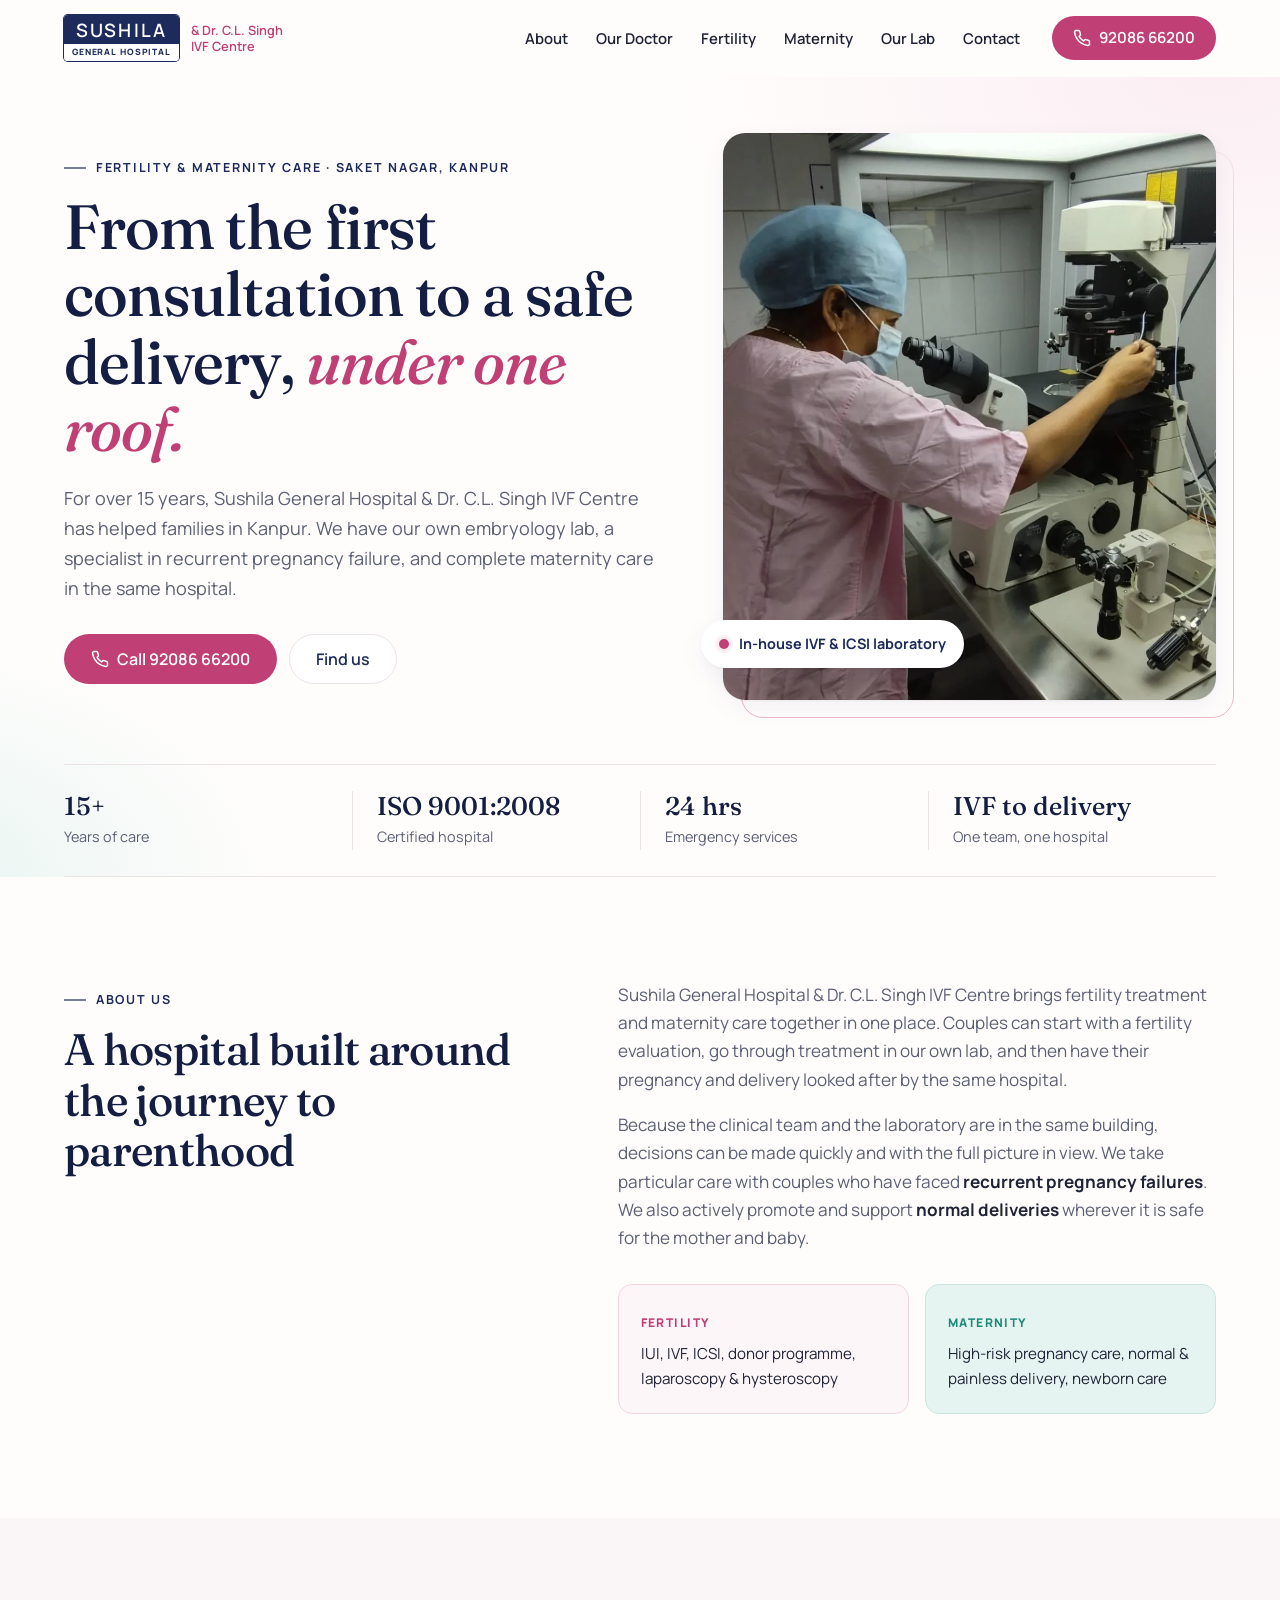
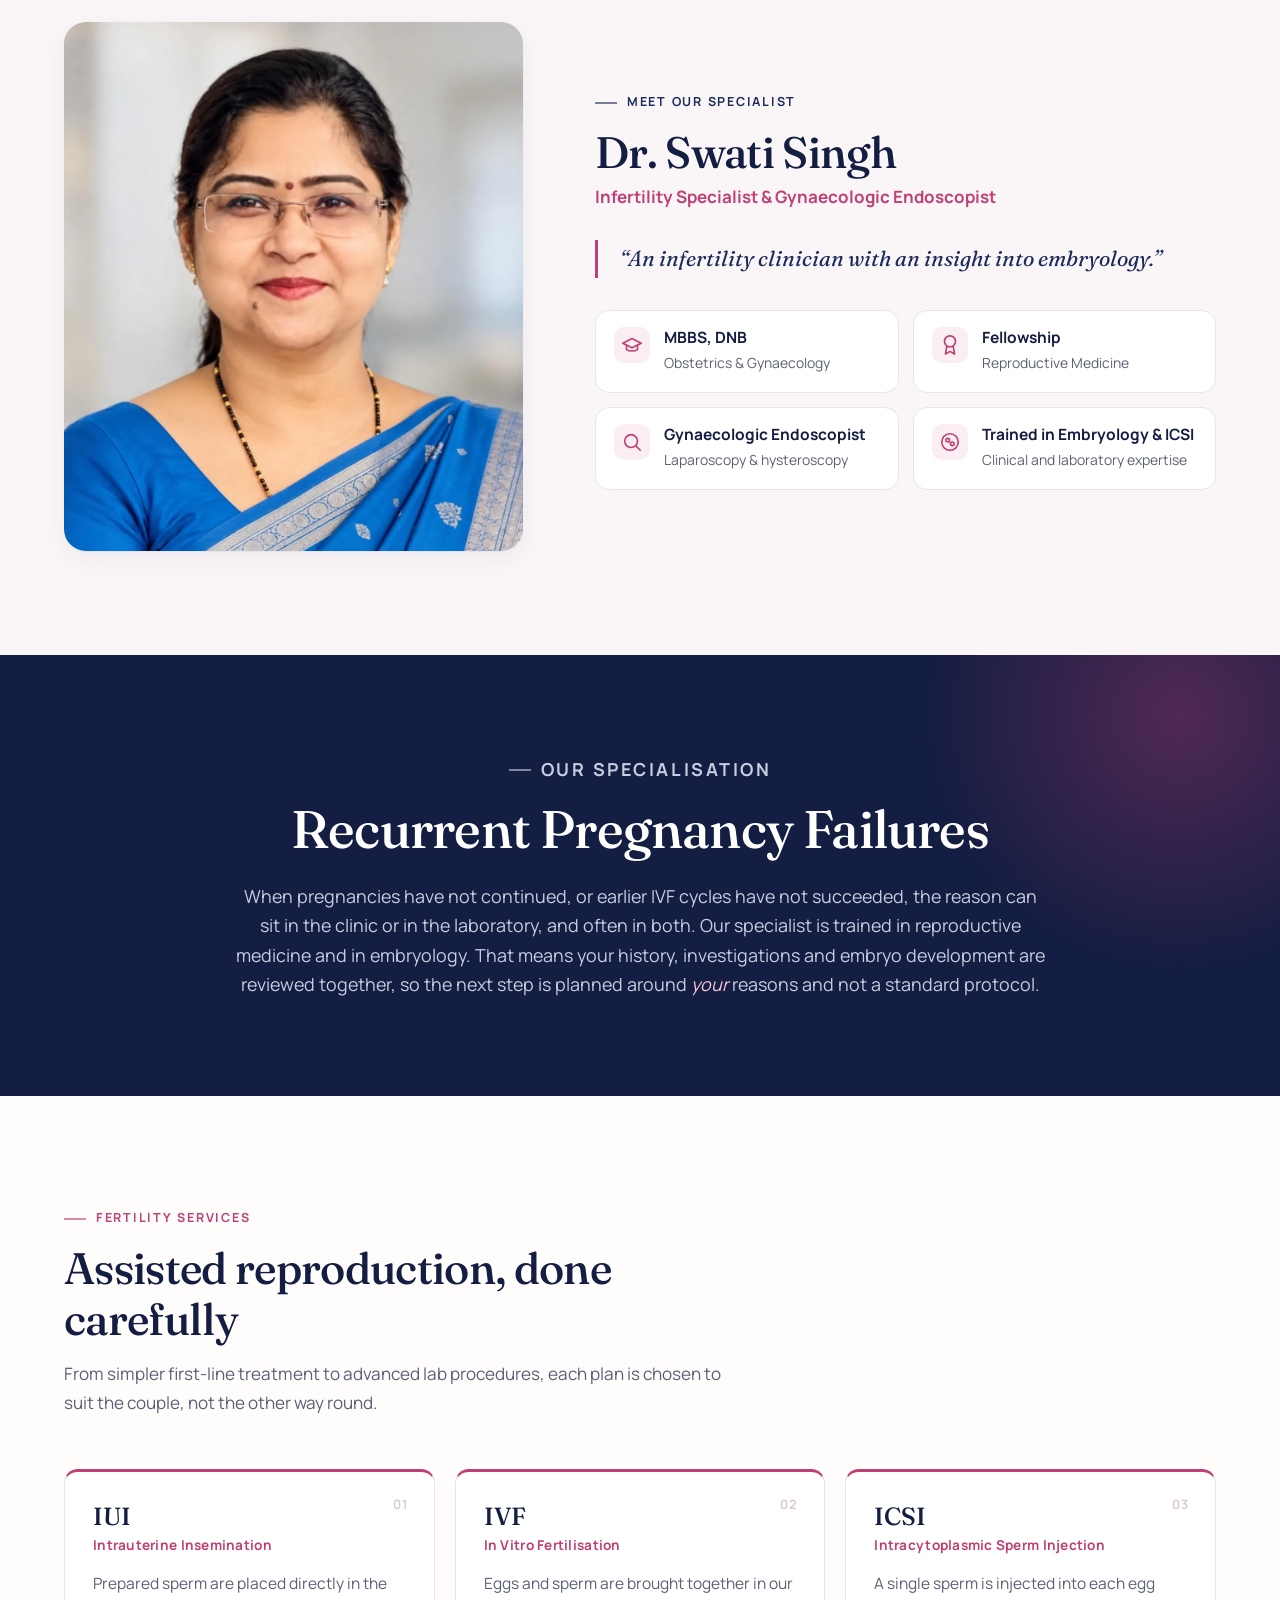
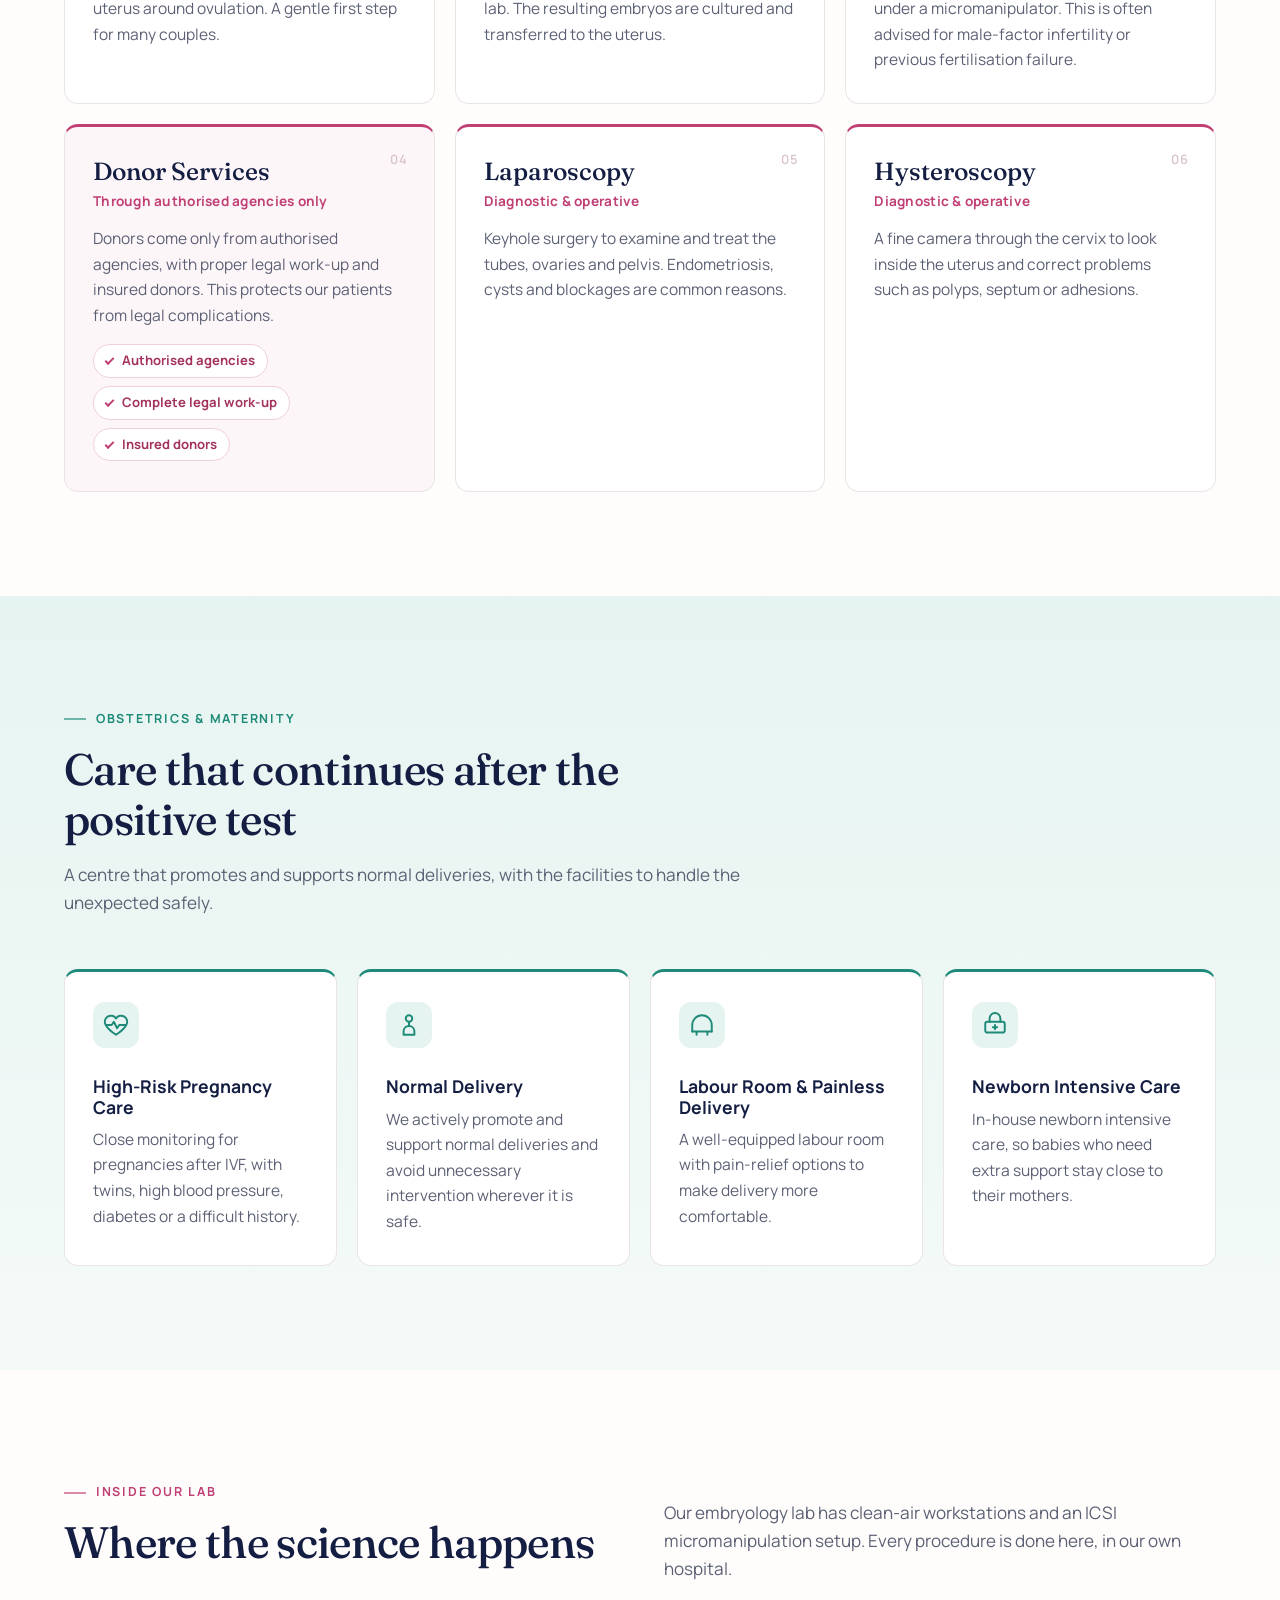
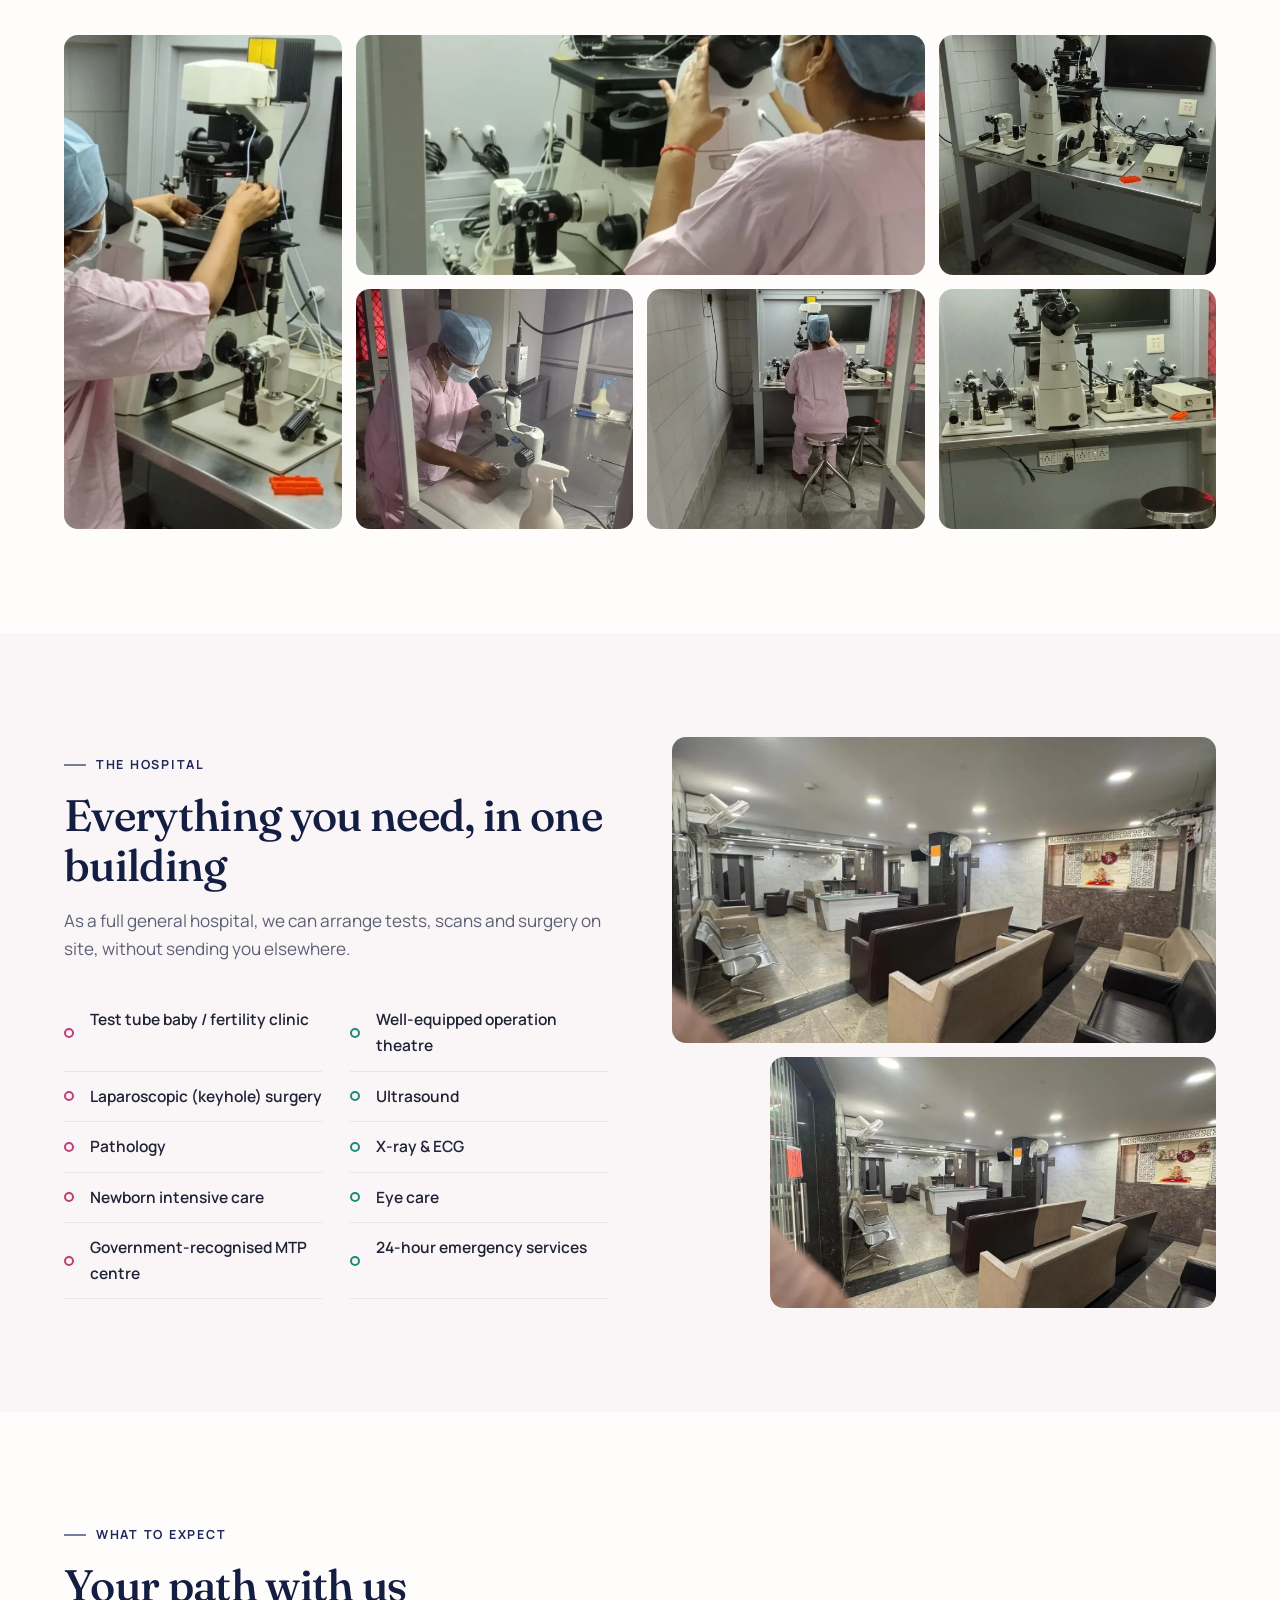
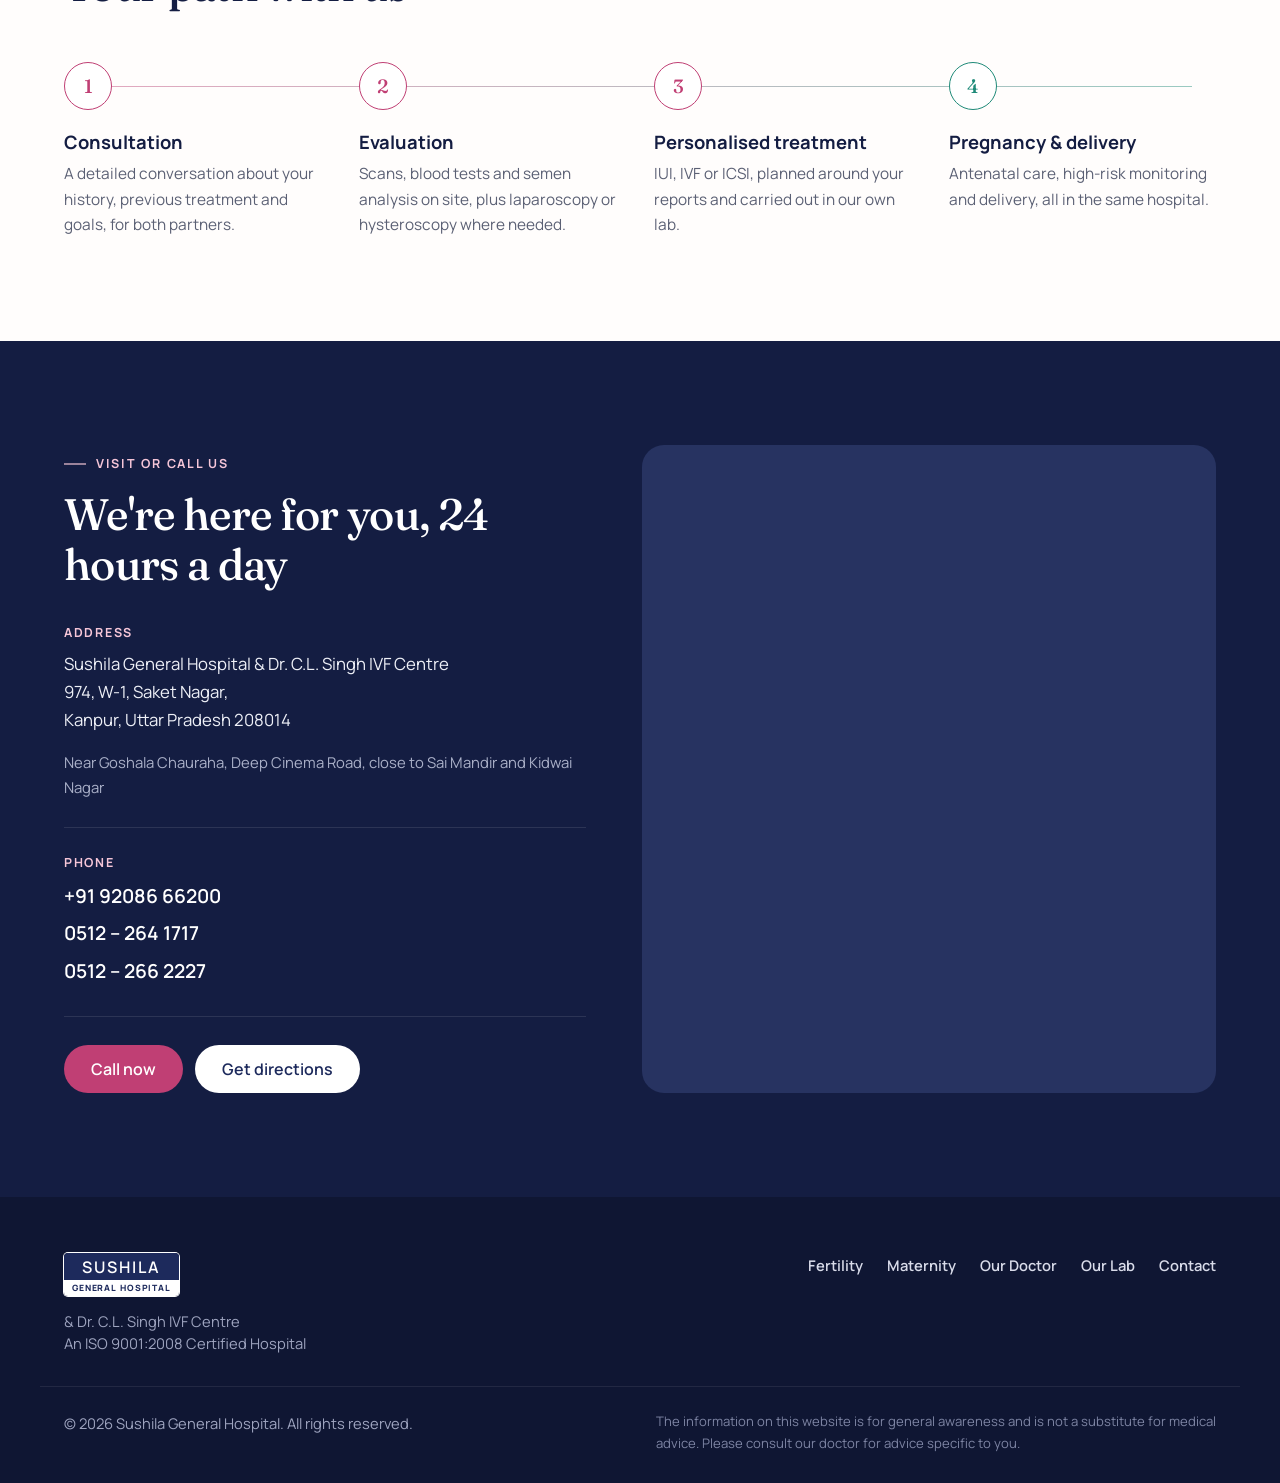
==== index.html @ 4e2be671 "Add website for Sushila General Hospital & Dr. C.L. Singh IVF Centre Co-Authored-By: Claude Opus 5.5" ====
<!doctype html>
<html lang="en">
<head>
  <meta charset="utf-8">
  <meta name="viewport" content="width=device-width, initial-scale=1">
  <title>Sushila General Hospital &amp; Dr. C.L. Singh IVF Centre | IVF, ICSI &amp; Maternity Care in Kanpur</title>
  <meta name="description" content="Sushila General Hospital & Dr. C.L. Singh IVF Centre, Saket Nagar, Kanpur. 15+ years of fertility and maternity care: IVF, ICSI, IUI, donor programme, laparoscopy, hysteroscopy, high-risk pregnancy care and normal delivery. ISO 9001:2008 certified, 24-hour emergency.">
  <meta name="theme-color" content="#1d2a5c">
  <link rel="icon" href="assets/favicon.svg" type="image/svg+xml">

  <meta property="og:type" content="website">
  <meta property="og:title" content="Sushila General Hospital & Dr. C.L. Singh IVF Centre, Kanpur">
  <meta property="og:description" content="IVF, ICSI, IUI and complete maternity care under one roof in Saket Nagar, Kanpur. 15+ years of care.">
  <meta property="og:image" content="assets/img/icsi-embryologist.jpg">

  <link rel="preconnect" href="https://fonts.googleapis.com">
  <link rel="preconnect" href="https://fonts.gstatic.com" crossorigin>
  <link href="https://fonts.googleapis.com/css2?family=Fraunces:opsz,wght@9..144,400;9..144,500;9..144,600&family=Manrope:wght@400;500;600;700&display=swap" rel="stylesheet">
  <link rel="stylesheet" href="assets/css/style.css">

  <script type="application/ld+json">
  {
    "@context": "https://schema.org",
    "@type": "Hospital",
    "name": "Sushila General Hospital & Dr. C.L. Singh IVF Centre",
    "description": "Fertility (IVF, ICSI, IUI) and maternity hospital in Saket Nagar, Kanpur.",
    "medicalSpecialty": ["Obstetric", "Gynecologic", "Reproductive medicine"],
    "address": {
      "@type": "PostalAddress",
      "streetAddress": "974, W-1, Saket Nagar",
      "addressLocality": "Kanpur",
      "addressRegion": "Uttar Pradesh",
      "postalCode": "208014",
      "addressCountry": "IN"
    },
    "telephone": ["+91-512-2641717", "+91-512-2662227", "+91-9208666200"],
    "openingHours": "Mo-Su 00:00-23:59"
  }
  </script>
</head>
<body>
  <a class="skip" href="#main">Skip to content</a>

  <!-- ============ HEADER ============ -->
  <header class="site-header" id="top">
    <div class="wrap header-inner">
      <a href="#top" class="brand" aria-label="Sushila General Hospital home">
        <span class="brand-mark">
          <span class="brand-mark-top">SUSHILA</span>
          <span class="brand-mark-bottom">GENERAL HOSPITAL</span>
        </span>
        <span class="brand-sub">&amp; Dr. C.L. Singh<br>IVF Centre</span>
      </a>

      <nav class="nav" id="nav" aria-label="Main">
        <a href="#about">About</a>
        <a href="#doctor">Our Doctor</a>
        <a href="#fertility">Fertility</a>
        <a href="#maternity">Maternity</a>
        <a href="#lab">Our Lab</a>
        <a href="#contact">Contact</a>
        <a href="tel:+919208666200" class="btn btn-ivf nav-call">
          <svg aria-hidden="true" viewBox="0 0 24 24"><path d="M22 16.9v3a2 2 0 0 1-2.2 2 19.8 19.8 0 0 1-8.6-3.1 19.5 19.5 0 0 1-6-6A19.8 19.8 0 0 1 2.1 4.2 2 2 0 0 1 4.1 2h3a2 2 0 0 1 2 1.7c.1 1 .4 1.9.7 2.8a2 2 0 0 1-.5 2.1L8 9.9a16 16 0 0 0 6 6l1.3-1.3a2 2 0 0 1 2.1-.4c.9.3 1.8.6 2.8.7a2 2 0 0 1 1.7 2z"/></svg>
          92086 66200
        </a>
      </nav>

      <button class="nav-toggle" aria-controls="nav" aria-expanded="false" aria-label="Open menu">
        <span></span><span></span><span></span>
      </button>
    </div>
  </header>

  <main id="main">

    <!-- ============ HERO ============ -->
    <section class="hero">
      <div class="wrap hero-grid">
        <div class="hero-copy">
          <p class="eyebrow">Fertility &amp; Maternity Care · Saket Nagar, Kanpur</p>
          <h1>From the first consultation to a safe delivery, <em>under one roof.</em></h1>
          <p class="lead">For over 15 years, Sushila General Hospital &amp; Dr.&nbsp;C.L.&nbsp;Singh IVF Centre has helped families in Kanpur. We have our own embryology lab, a specialist in recurrent pregnancy failure, and complete maternity care in the same hospital.</p>
          <div class="hero-actions">
            <a href="tel:+919208666200" class="btn btn-ivf btn-lg">
              <svg aria-hidden="true" viewBox="0 0 24 24"><path d="M22 16.9v3a2 2 0 0 1-2.2 2 19.8 19.8 0 0 1-8.6-3.1 19.5 19.5 0 0 1-6-6A19.8 19.8 0 0 1 2.1 4.2 2 2 0 0 1 4.1 2h3a2 2 0 0 1 2 1.7c.1 1 .4 1.9.7 2.8a2 2 0 0 1-.5 2.1L8 9.9a16 16 0 0 0 6 6l1.3-1.3a2 2 0 0 1 2.1-.4c.9.3 1.8.6 2.8.7a2 2 0 0 1 1.7 2z"/></svg>
              Call 92086 66200
            </a>
            <a href="#contact" class="btn btn-ghost btn-lg">Find us</a>
          </div>
        </div>

        <figure class="hero-media">
          <picture>
            <source srcset="assets/img/icsi-embryologist.webp" type="image/webp">
            <img src="assets/img/icsi-embryologist.jpg" alt="Embryologist working at the ICSI micromanipulation station in the hospital's IVF lab" width="960" height="1280" fetchpriority="high">
          </picture>
          <figcaption class="hero-badge">
            <span class="hero-badge-dot"></span>
            In-house IVF &amp; ICSI laboratory
          </figcaption>
        </figure>
      </div>

      <div class="wrap">
        <ul class="trust">
          <li><strong>15+</strong><span>Years of care</span></li>
          <li><strong>ISO 9001:2008</strong><span>Certified hospital</span></li>
          <li><strong>24&nbsp;hrs</strong><span>Emergency services</span></li>
          <li><strong>IVF to delivery</strong><span>One team, one hospital</span></li>
        </ul>
      </div>
    </section>

    <!-- ============ ABOUT ============ -->
    <section class="section" id="about">
      <div class="wrap about-grid">
        <div>
          <p class="eyebrow">About us</p>
          <h2>A hospital built around the journey to parenthood</h2>
        </div>
        <div class="about-text">
          <p>Sushila General Hospital &amp; Dr. C.L. Singh IVF Centre brings fertility treatment and maternity care together in one place. Couples can start with a fertility evaluation, go through treatment in our own lab, and then have their pregnancy and delivery looked after by the same hospital.</p>
          <p>Because the clinical team and the laboratory are in the same building, decisions can be made quickly and with the full picture in view. We take particular care with couples who have faced <strong>recurrent pregnancy failures</strong>. We also actively promote and support <strong>normal deliveries</strong> wherever it is safe for the mother and baby.</p>
          <div class="pillars">
            <div class="pillar pillar-ivf">
              <span class="pillar-tag">Fertility</span>
              <p>IUI, IVF, ICSI, donor programme, laparoscopy &amp; hysteroscopy</p>
            </div>
            <div class="pillar pillar-obs">
              <span class="pillar-tag">Maternity</span>
              <p>High-risk pregnancy care, normal &amp; painless delivery, newborn care</p>
            </div>
          </div>
        </div>
      </div>
    </section>

    <!-- ============ DOCTOR ============ -->
    <section class="section section-tint" id="doctor">
      <div class="wrap doctor-grid">
        <figure class="doctor-photo">
          <picture>
            <source srcset="assets/img/doctor.webp" type="image/webp">
            <img src="assets/img/doctor.jpg" alt="Dr. Swati Singh, infertility specialist" width="1111" height="1280" loading="lazy">
          </picture>
        </figure>

        <div class="doctor-copy">
          <p class="eyebrow">Meet our specialist</p>
          <h2>Dr. Swati Singh</h2>
          <p class="doctor-role">Infertility Specialist &amp; Gynaecologic Endoscopist</p>

          <blockquote class="doctor-quote">
            “An infertility clinician with an insight into embryology.”
          </blockquote>

          <ul class="creds">
            <li>
              <svg aria-hidden="true" viewBox="0 0 24 24"><path d="M22 10 12 5 2 10l10 5 10-5z"/><path d="M6 12v5c3 2 9 2 12 0v-5"/></svg>
              <div><strong>MBBS, DNB</strong><span>Obstetrics &amp; Gynaecology</span></div>
            </li>
            <li>
              <svg aria-hidden="true" viewBox="0 0 24 24"><circle cx="12" cy="8" r="6"/><path d="M15.5 13.5 17 22l-5-3-5 3 1.5-8.5"/></svg>
              <div><strong>Fellowship</strong><span>Reproductive Medicine</span></div>
            </li>
            <li>
              <svg aria-hidden="true" viewBox="0 0 24 24"><circle cx="11" cy="11" r="7"/><path d="m21 21-4.3-4.3"/></svg>
              <div><strong>Gynaecologic Endoscopist</strong><span>Laparoscopy &amp; hysteroscopy</span></div>
            </li>
            <li>
              <svg aria-hidden="true" viewBox="0 0 24 24"><circle cx="12" cy="12" r="9"/><circle cx="9.5" cy="10" r="2"/><circle cx="14.5" cy="14" r="2"/></svg>
              <div><strong>Trained in Embryology &amp; ICSI</strong><span>Clinical and laboratory expertise</span></div>
            </li>
          </ul>
        </div>
      </div>
    </section>

    <!-- ============ SPECIALISATION ============ -->
    <section class="feature">
      <div class="wrap feature-inner">
        <p class="eyebrow eyebrow-light">Our specialisation</p>
        <h2>Recurrent Pregnancy Failures</h2>
        <p>When pregnancies have not continued, or earlier IVF cycles have not succeeded, the reason can sit in the clinic or in the laboratory, and often in both. Our specialist is trained in reproductive medicine and in embryology. That means your history, investigations and embryo development are reviewed together, so the next step is planned around <em>your</em> reasons and not a standard protocol.</p>
      </div>
    </section>

    <!-- ============ FERTILITY SERVICES ============ -->
    <section class="section" id="fertility">
      <div class="wrap">
        <div class="section-head">
          <p class="eyebrow eyebrow-ivf">Fertility services</p>
          <h2>Assisted reproduction, done carefully</h2>
          <p class="section-lead">From simpler first-line treatment to advanced lab procedures, each plan is chosen to suit the couple, not the other way round.</p>
        </div>

        <div class="cards">
          <article class="card card-ivf">
            <span class="card-num">01</span>
            <h3>IUI</h3>
            <p class="card-sub">Intrauterine Insemination</p>
            <p>Prepared sperm are placed directly in the uterus around ovulation. A gentle first step for many couples.</p>
          </article>
          <article class="card card-ivf">
            <span class="card-num">02</span>
            <h3>IVF</h3>
            <p class="card-sub">In Vitro Fertilisation</p>
            <p>Eggs and sperm are brought together in our lab. The resulting embryos are cultured and transferred to the uterus.</p>
          </article>
          <article class="card card-ivf">
            <span class="card-num">03</span>
            <h3>ICSI</h3>
            <p class="card-sub">Intracytoplasmic Sperm Injection</p>
            <p>A single sperm is injected into each egg under a micromanipulator. This is often advised for male-factor infertility or previous fertilisation failure.</p>
          </article>
          <article class="card card-ivf card-wide">
            <span class="card-num">04</span>
            <h3>Donor Services</h3>
            <p class="card-sub">Through authorised agencies only</p>
            <p>Donors come only from authorised agencies, with proper legal work-up and insured donors. This protects our patients from legal complications.</p>
            <ul class="ticks">
              <li>Authorised agencies</li>
              <li>Complete legal work-up</li>
              <li>Insured donors</li>
            </ul>
          </article>
          <article class="card card-ivf">
            <span class="card-num">05</span>
            <h3>Laparoscopy</h3>
            <p class="card-sub">Diagnostic &amp; operative</p>
            <p>Keyhole surgery to examine and treat the tubes, ovaries and pelvis. Endometriosis, cysts and blockages are common reasons.</p>
          </article>
          <article class="card card-ivf">
            <span class="card-num">06</span>
            <h3>Hysteroscopy</h3>
            <p class="card-sub">Diagnostic &amp; operative</p>
            <p>A fine camera through the cervix to look inside the uterus and correct problems such as polyps, septum or adhesions.</p>
          </article>
        </div>
      </div>
    </section>

    <!-- ============ MATERNITY ============ -->
    <section class="section section-obs" id="maternity">
      <div class="wrap">
        <div class="section-head">
          <p class="eyebrow eyebrow-obs">Obstetrics &amp; maternity</p>
          <h2>Care that continues after the positive test</h2>
          <p class="section-lead">A centre that promotes and supports normal deliveries, with the facilities to handle the unexpected safely.</p>
        </div>

        <div class="cards cards-obs">
          <article class="card card-obs">
            <svg class="card-icon" aria-hidden="true" viewBox="0 0 24 24"><path d="M12 21s-7-4.5-9.5-9A5.5 5.5 0 0 1 12 6a5.5 5.5 0 0 1 9.5 6c-2.5 4.5-9.5 9-9.5 9z"/><path d="M3.5 12H8l2-3 3 6 2-3h5.5"/></svg>
            <h3>High-Risk Pregnancy Care</h3>
            <p>Close monitoring for pregnancies after IVF, with twins, high blood pressure, diabetes or a difficult history.</p>
          </article>
          <article class="card card-obs">
            <svg class="card-icon" aria-hidden="true" viewBox="0 0 24 24"><circle cx="12" cy="6" r="3"/><path d="M12 9v4m0 0c-3 0-5 2-5 5v3h10v-3c0-3-2-5-5-5z"/></svg>
            <h3>Normal Delivery</h3>
            <p>We actively promote and support normal deliveries and avoid unnecessary intervention wherever it is safe.</p>
          </article>
          <article class="card card-obs">
            <svg class="card-icon" aria-hidden="true" viewBox="0 0 24 24"><path d="M3 18v-6a9 9 0 0 1 18 0v6"/><path d="M3 18h18M7 18v3m10-3v3"/></svg>
            <h3>Labour Room &amp; Painless Delivery</h3>
            <p>A well-equipped labour room with pain-relief options to make delivery more comfortable.</p>
          </article>
          <article class="card card-obs">
            <svg class="card-icon" aria-hidden="true" viewBox="0 0 24 24"><rect x="3" y="9" width="18" height="10" rx="2"/><path d="M7 9V6a5 5 0 0 1 10 0v3"/><path d="M12 12v4m-2-2h4"/></svg>
            <h3>Newborn Intensive Care</h3>
            <p>In-house newborn intensive care, so babies who need extra support stay close to their mothers.</p>
          </article>
        </div>
      </div>
    </section>

    <!-- ============ LAB ============ -->
    <section class="section" id="lab">
      <div class="wrap">
        <div class="section-head section-head-row">
          <div>
            <p class="eyebrow eyebrow-ivf">Inside our lab</p>
            <h2>Where the science happens</h2>
          </div>
          <p class="section-lead">Our embryology lab has clean-air workstations and an ICSI micromanipulation setup. Every procedure is done here, in our own hospital.</p>
        </div>

        <div class="gallery">
          <button class="g-item g-tall" data-full="assets/img/icsi-station.jpg" data-caption="ICSI micromanipulation in progress">
            <picture><source srcset="assets/img/icsi-station.webp" type="image/webp"><img src="assets/img/icsi-station.jpg" alt="Embryologist performing ICSI at the micromanipulator" loading="lazy" width="1050" height="1400"></picture>
          </button>
          <button class="g-item g-wide" data-full="assets/img/icsi-closeup.jpg" data-caption="Inverted microscope with micromanipulators">
            <picture><source srcset="assets/img/icsi-closeup.webp" type="image/webp"><img src="assets/img/icsi-closeup.jpg" alt="Close-up of the ICSI workstation microscope" loading="lazy" width="1400" height="1050"></picture>
          </button>
          <button class="g-item" data-full="assets/img/workstation.jpg" data-caption="ICSI workstation">
            <picture><source srcset="assets/img/workstation.webp" type="image/webp"><img src="assets/img/workstation.jpg" alt="ICSI workstation with inverted microscope and monitor" loading="lazy" width="1050" height="1400"></picture>
          </button>
          <button class="g-item" data-full="assets/img/laminar-flow.jpg" data-caption="Clean-air laminar flow workstation">
            <picture><source srcset="assets/img/laminar-flow.webp" type="image/webp"><img src="assets/img/laminar-flow.jpg" alt="Embryologist at the laminar flow workstation" loading="lazy" width="960" height="1280"></picture>
          </button>
          <button class="g-item" data-full="assets/img/lab-overview.jpg" data-caption="Embryology lab">
            <picture><source srcset="assets/img/lab-overview.webp" type="image/webp"><img src="assets/img/lab-overview.jpg" alt="View of the embryology laboratory" loading="lazy" width="1050" height="1400"></picture>
          </button>
          <button class="g-item" data-full="assets/img/microscope.jpg" data-caption="Laboratory equipment">
            <picture><source srcset="assets/img/microscope.webp" type="image/webp"><img src="assets/img/microscope.jpg" alt="Inverted microscope in the IVF lab" loading="lazy" width="1050" height="1400"></picture>
          </button>
        </div>
      </div>
    </section>

    <!-- ============ HOSPITAL FACILITIES ============ -->
    <section class="section section-tint" id="facilities">
      <div class="wrap facilities-grid">
        <div>
          <p class="eyebrow">The hospital</p>
          <h2>Everything you need, in one building</h2>
          <p class="section-lead">As a full general hospital, we can arrange tests, scans and surgery on site, without sending you elsewhere.</p>

          <ul class="facility-list">
            <li>Test tube baby / fertility clinic</li>
            <li>Well-equipped operation theatre</li>
            <li>Laparoscopic (keyhole) surgery</li>
            <li>Ultrasound</li>
            <li>Pathology</li>
            <li>X-ray &amp; ECG</li>
            <li>Newborn intensive care</li>
            <li>Eye care</li>
            <li>Government-recognised MTP centre</li>
            <li>24-hour emergency services</li>
          </ul>
        </div>

        <div class="facility-photos">
          <picture><source srcset="assets/img/reception.webp" type="image/webp"><img src="assets/img/reception.jpg" alt="Hospital reception and waiting lounge" loading="lazy" width="1280" height="720"></picture>
          <picture><source srcset="assets/img/waiting-area.webp" type="image/webp"><img src="assets/img/waiting-area.jpg" alt="Patient waiting area" loading="lazy" width="1280" height="720"></picture>
        </div>
      </div>
    </section>

    <!-- ============ JOURNEY ============ -->
    <section class="section" id="journey">
      <div class="wrap">
        <div class="section-head">
          <p class="eyebrow">What to expect</p>
          <h2>Your path with us</h2>
        </div>
        <ol class="steps">
          <li>
            <span class="step-n">1</span>
            <h3>Consultation</h3>
            <p>A detailed conversation about your history, previous treatment and goals, for both partners.</p>
          </li>
          <li>
            <span class="step-n">2</span>
            <h3>Evaluation</h3>
            <p>Scans, blood tests and semen analysis on site, plus laparoscopy or hysteroscopy where needed.</p>
          </li>
          <li>
            <span class="step-n">3</span>
            <h3>Personalised treatment</h3>
            <p>IUI, IVF or ICSI, planned around your reports and carried out in our own lab.</p>
          </li>
          <li>
            <span class="step-n">4</span>
            <h3>Pregnancy &amp; delivery</h3>
            <p>Antenatal care, high-risk monitoring and delivery, all in the same hospital.</p>
          </li>
        </ol>
      </div>
    </section>

    <!-- ============ CONTACT ============ -->
    <section class="section contact" id="contact">
      <div class="wrap contact-grid">
        <div class="contact-info">
          <p class="eyebrow eyebrow-light">Visit or call us</p>
          <h2>We're here for you, 24 hours a day</h2>

          <div class="contact-block">
            <h3>Address</h3>
            <p>Sushila General Hospital &amp; Dr. C.L. Singh IVF Centre<br>
              974, W-1, Saket Nagar,<br>
              Kanpur, Uttar Pradesh 208014</p>
            <p class="landmark">Near Goshala Chauraha, Deep Cinema Road, close to Sai Mandir and Kidwai Nagar</p>
          </div>

          <div class="contact-block">
            <h3>Phone</h3>
            <ul class="phones">
              <li><a href="tel:+919208666200">+91 92086 66200</a></li>
              <li><a href="tel:+915122641717">0512 – 264 1717</a></li>
              <li><a href="tel:+915122662227">0512 – 266 2227</a></li>
            </ul>
          </div>

          <div class="contact-actions">
            <a href="tel:+919208666200" class="btn btn-ivf btn-lg">Call now</a>
            <a href="https://www.google.com/maps/search/?api=1&amp;query=Sushila+General+Hospital+Saket+Nagar+Kanpur" target="_blank" rel="noopener" class="btn btn-light btn-lg">Get directions</a>
          </div>
        </div>

        <div class="map">
          <iframe
            title="Map showing Sushila General Hospital, Saket Nagar, Kanpur"
            src="https://maps.google.com/maps?q=Sushila%20General%20Hospital%2C%20Saket%20Nagar%2C%20Kanpur&amp;z=15&amp;output=embed"
            loading="lazy" referrerpolicy="no-referrer-when-downgrade"></iframe>
        </div>
      </div>
    </section>
  </main>

  <!-- ============ FOOTER ============ -->
  <footer class="site-footer">
    <div class="wrap footer-inner">
      <div class="footer-brand">
        <span class="brand-mark brand-mark-sm">
          <span class="brand-mark-top">SUSHILA</span>
          <span class="brand-mark-bottom">GENERAL HOSPITAL</span>
        </span>
        <p>&amp; Dr. C.L. Singh IVF Centre<br>An ISO 9001:2008 Certified Hospital</p>
      </div>
      <nav class="footer-nav" aria-label="Footer">
        <a href="#fertility">Fertility</a>
        <a href="#maternity">Maternity</a>
        <a href="#doctor">Our Doctor</a>
        <a href="#lab">Our Lab</a>
        <a href="#contact">Contact</a>
      </nav>
    </div>
    <div class="wrap footer-base">
      <p>© <span id="year">2026</span> Sushila General Hospital. All rights reserved.</p>
      <p class="disclaimer">The information on this website is for general awareness and is not a substitute for medical advice. Please consult our doctor for advice specific to you.</p>
    </div>
  </footer>

  <!-- Floating call button (mobile) -->
  <a href="tel:+919208666200" class="fab-call" aria-label="Call the hospital">
    <svg aria-hidden="true" viewBox="0 0 24 24"><path d="M22 16.9v3a2 2 0 0 1-2.2 2 19.8 19.8 0 0 1-8.6-3.1 19.5 19.5 0 0 1-6-6A19.8 19.8 0 0 1 2.1 4.2 2 2 0 0 1 4.1 2h3a2 2 0 0 1 2 1.7c.1 1 .4 1.9.7 2.8a2 2 0 0 1-.5 2.1L8 9.9a16 16 0 0 0 6 6l1.3-1.3a2 2 0 0 1 2.1-.4c.9.3 1.8.6 2.8.7a2 2 0 0 1 1.7 2z"/></svg>
  </a>

  <!-- Lightbox -->
  <dialog class="lightbox" id="lightbox" aria-label="Photo viewer">
    <button class="lightbox-close" aria-label="Close photo">×</button>
    <img src="" alt="">
    <p class="lightbox-caption"></p>
  </dialog>

  <script src="assets/js/main.js" defer></script>
</body>
</html>
---- assets/css/style.css ----
/* =========================================================
   Sushila General Hospital & Dr. C.L. Singh IVF Centre
   Palette: Pink = IVF / fertility · Sea green = obstetrics
   Navy  = brand (from hospital logo)
   ========================================================= */

:root {
  --navy: #1d2a5c;
  --navy-deep: #141d42;
  --ink: #1f2336;
  --muted: #5b6074;
  --line: #ebe4e7;

  --ivf: #c03f74;
  --ivf-dark: #a3325f;
  --ivf-soft: #fbeef3;
  --ivf-tint: #fdf6f9;

  --obs: #1e8a78;
  --obs-dark: #156b5d;
  --obs-soft: #e6f4f1;

  --bg: #fffdfc;
  --surface: #ffffff;
  --tint: #faf6f7;

  --radius: 14px;
  --radius-lg: 22px;
  --shadow: 0 1px 2px rgba(29, 42, 92, .05), 0 8px 24px rgba(29, 42, 92, .06);

  --font-display: "Fraunces", Georgia, "Times New Roman", serif;
  --font-body: "Manrope", system-ui, -apple-system, "Segoe UI", sans-serif;

  --header-h: 76px;
}

*, *::before, *::after { box-sizing: border-box; }
html { scroll-behavior: smooth; scroll-padding-top: calc(var(--header-h) + 12px); -webkit-text-size-adjust: 100%; }
body {
  margin: 0;
  font-family: var(--font-body);
  font-size: 17px;
  line-height: 1.65;
  color: var(--ink);
  background: var(--bg);
  -webkit-font-smoothing: antialiased;
  overflow-x: hidden;
}
img { max-width: 100%; height: auto; display: block; }
a { color: inherit; }
h1, h2, h3 { margin: 0; line-height: 1.15; color: var(--navy-deep); }
h1, h2 { font-family: var(--font-display); font-weight: 500; letter-spacing: -0.015em; }
h2 { font-size: clamp(1.9rem, 1.4rem + 1.8vw, 2.75rem); }
h3 { font-size: 1.15rem; font-weight: 700; }
p { margin: 0 0 1em; }
p:last-child { margin-bottom: 0; }

.wrap { width: 100%; max-width: 1200px; margin: 0 auto; padding: 0 24px; }

.skip { position: absolute; left: -999px; top: 8px; background: var(--navy); color: #fff; padding: 8px 14px; border-radius: 8px; z-index: 100; }
.skip:focus { left: 8px; }

:focus-visible { outline: 3px solid var(--ivf); outline-offset: 3px; border-radius: 6px; }

/* ---------- Eyebrows ---------- */
.eyebrow {
  font-size: .78rem; font-weight: 700; letter-spacing: .14em; text-transform: uppercase;
  color: var(--navy); margin-bottom: 14px; display: inline-flex; align-items: center; gap: 10px;
}
.eyebrow::before { content: ""; width: 22px; height: 2px; background: currentColor; opacity: .6; }
.eyebrow-ivf { color: var(--ivf); }
.eyebrow-obs { color: var(--obs); }
.eyebrow-light { color: #f6c6d8; }

/* ---------- Buttons ---------- */
.btn {
  display: inline-flex; align-items: center; justify-content: center; gap: 8px;
  font: 600 .95rem/1 var(--font-body); text-decoration: none;
  padding: 12px 20px; border-radius: 999px; border: 1.5px solid transparent;
  transition: background-color .2s ease, color .2s ease, border-color .2s ease, transform .2s ease;
  white-space: nowrap;
}
.btn svg { width: 18px; height: 18px; fill: none; stroke: currentColor; stroke-width: 2; stroke-linecap: round; stroke-linejoin: round; }
.btn-lg { padding: 15px 26px; font-size: 1rem; }
.btn-ivf { background: var(--ivf); color: #fff; }
.btn-ivf:hover { background: var(--ivf-dark); }
.btn-ghost { border-color: var(--line); color: var(--navy); background: #fff; }
.btn-ghost:hover { border-color: var(--navy); }
.btn-light { background: #fff; color: var(--navy); }
.btn-light:hover { background: var(--ivf-soft); }
.btn:active { transform: translateY(1px); }

/* ---------- Brand mark (recreates logo) ---------- */
.brand { display: flex; align-items: center; gap: 12px; text-decoration: none; }
.brand-mark { display: inline-flex; flex-direction: column; align-items: stretch; line-height: 1; border-radius: 4px; overflow: hidden; box-shadow: 0 0 0 1px var(--navy); }
.brand-mark-top { background: var(--navy); color: #fff; font: 600 1.15rem/1 var(--font-body); letter-spacing: .12em; padding: 6px 10px 5px; text-align: center; }
.brand-mark-bottom { background: #fff; color: var(--navy); font: 800 .54rem/1 var(--font-body); letter-spacing: .1em; padding: 4px 8px; text-align: center; }
.brand-sub { font-size: .8rem; line-height: 1.25; font-weight: 600; color: var(--ivf); }
.brand-mark-sm .brand-mark-top { font-size: 1rem; }

/* ---------- Header ---------- */
.site-header {
  position: sticky; top: 0; z-index: 50;
  background: rgba(255, 253, 252, .92);
  backdrop-filter: saturate(1.4) blur(10px);
  -webkit-backdrop-filter: saturate(1.4) blur(10px);
  border-bottom: 1px solid transparent;
  transition: border-color .2s ease, box-shadow .2s ease;
}
.site-header.scrolled { border-bottom-color: var(--line); box-shadow: 0 4px 20px rgba(29, 42, 92, .05); }
.header-inner { height: var(--header-h); display: flex; align-items: center; justify-content: space-between; gap: 24px; }
.nav { display: flex; align-items: center; gap: 28px; }
.nav > a:not(.btn) { text-decoration: none; font-weight: 600; font-size: .93rem; color: var(--ink); position: relative; padding: 6px 0; }
.nav > a:not(.btn)::after { content: ""; position: absolute; left: 0; right: 0; bottom: 0; height: 2px; background: var(--ivf); transform: scaleX(0); transform-origin: left; transition: transform .25s ease; }
.nav > a:not(.btn):hover::after { transform: scaleX(1); }
.nav-call { margin-left: 4px; }

.nav-toggle { display: none; width: 44px; height: 44px; border: 1px solid var(--line); background: #fff; border-radius: 10px; padding: 0; cursor: pointer; flex-direction: column; align-items: center; justify-content: center; gap: 5px; }
.nav-toggle span { width: 20px; height: 2px; background: var(--navy); border-radius: 2px; transition: transform .25s ease, opacity .2s ease; }
.nav-toggle[aria-expanded="true"] span:nth-child(1) { transform: translateY(7px) rotate(45deg); }
.nav-toggle[aria-expanded="true"] span:nth-child(2) { opacity: 0; }
.nav-toggle[aria-expanded="true"] span:nth-child(3) { transform: translateY(-7px) rotate(-45deg); }

/* ---------- Hero ---------- */
.hero {
  padding: 56px 0 0;
  background:
    radial-gradient(900px 500px at 95% 0%, var(--ivf-soft), transparent 60%),
    radial-gradient(700px 400px at -10% 100%, var(--obs-soft), transparent 60%);
}
.hero-grid { display: grid; grid-template-columns: 1.1fr .9fr; gap: 56px; align-items: center; }
.hero h1 { font-size: clamp(2.3rem, 1.5rem + 3vw, 3.9rem); line-height: 1.08; margin-bottom: 22px; }
.hero h1 em { font-style: italic; color: var(--ivf); }
.lead { font-size: 1.13rem; color: var(--muted); max-width: 36em; margin-bottom: 30px; }
.hero-actions { display: flex; flex-wrap: wrap; gap: 12px; }

.hero-media { margin: 0; position: relative; }
.hero-media img { width: 100%; aspect-ratio: 4 / 4.6; object-fit: cover; object-position: center 30%; border-radius: var(--radius-lg); box-shadow: var(--shadow); }
.hero-media::before { content: ""; position: absolute; inset: 18px -18px -18px 18px; border: 1.5px solid var(--ivf); border-radius: var(--radius-lg); opacity: .35; z-index: -1; }
.hero-badge {
  position: absolute; left: -22px; bottom: 32px;
  background: #fff; padding: 12px 18px; border-radius: 999px;
  font-size: .9rem; font-weight: 700; color: var(--navy);
  box-shadow: var(--shadow); display: flex; align-items: center; gap: 10px;
}
.hero-badge-dot { width: 10px; height: 10px; border-radius: 50%; background: var(--ivf); box-shadow: 0 0 0 4px var(--ivf-soft); }

.trust {
  list-style: none; margin: 64px 0 0; padding: 26px 0;
  display: grid; grid-template-columns: repeat(4, 1fr);
  border-top: 1px solid var(--line); border-bottom: 1px solid var(--line);
}
.trust li { padding: 0 24px; border-left: 1px solid var(--line); }
.trust li:first-child { border-left: 0; padding-left: 0; }
.trust strong { display: block; font-family: var(--font-display); font-weight: 500; font-size: 1.6rem; color: var(--navy-deep); line-height: 1.2; }
.trust span { font-size: .9rem; color: var(--muted); }

/* ---------- Sections ---------- */
.section { padding: 104px 0; }
.section-tint { background: var(--tint); }
.section-obs { background: linear-gradient(180deg, var(--obs-soft), #f4faf8); }
.section-head { max-width: 680px; margin-bottom: 52px; }
.section-head h2 { margin-bottom: 16px; }
.section-head-row { max-width: none; display: grid; grid-template-columns: 1fr 1fr; gap: 48px; align-items: end; }
.section-lead { font-size: 1.07rem; color: var(--muted); }

/* ---------- About ---------- */
.about-grid { display: grid; grid-template-columns: .9fr 1.1fr; gap: 64px; }
.about-text p { color: var(--muted); font-size: 1.07rem; }
.about-text strong { color: var(--ink); }
.pillars { display: grid; grid-template-columns: 1fr 1fr; gap: 16px; margin-top: 32px; }
.pillar { padding: 22px; border-radius: var(--radius); border: 1px solid; }
.pillar p { margin: 0; font-size: .95rem; color: var(--ink); }
.pillar-tag { display: inline-block; font-size: .75rem; font-weight: 800; letter-spacing: .12em; text-transform: uppercase; margin-bottom: 8px; }
.pillar-ivf { background: var(--ivf-tint); border-color: #f3d4e1; }
.pillar-ivf .pillar-tag { color: var(--ivf); }
.pillar-obs { background: var(--obs-soft); border-color: #c8e6df; }
.pillar-obs .pillar-tag { color: var(--obs); }

/* ---------- Doctor ---------- */
.doctor-grid { display: grid; grid-template-columns: .85fr 1.15fr; gap: 72px; align-items: center; }
.doctor-photo { margin: 0; position: relative; }
.doctor-photo img { width: 100%; aspect-ratio: 1111 / 1280; object-fit: cover; border-radius: var(--radius-lg); box-shadow: var(--shadow); }
.doctor-photo::after { content: ""; position: absolute; width: 120px; height: 120px; right: -24px; top: -24px; border-radius: 50%; background: var(--ivf-soft); z-index: -1; }
.doctor-copy h2 { margin-bottom: 6px; }
.doctor-role { color: var(--ivf); font-weight: 700; margin-bottom: 28px; }
.doctor-quote {
  margin: 0 0 32px; padding: 4px 0 4px 22px; border-left: 3px solid var(--ivf);
  font-family: var(--font-display); font-style: italic; font-size: 1.35rem; line-height: 1.4; color: var(--navy);
}
.creds { list-style: none; margin: 0; padding: 0; display: grid; grid-template-columns: 1fr 1fr; gap: 14px; }
.creds li { display: flex; gap: 14px; align-items: flex-start; background: #fff; border: 1px solid var(--line); border-radius: var(--radius); padding: 16px 18px; }
.creds svg { flex: none; width: 36px; height: 36px; padding: 7px; border-radius: 10px; background: var(--ivf-soft); fill: none; stroke: var(--ivf); stroke-width: 1.8; stroke-linecap: round; stroke-linejoin: round; }
.creds strong { display: block; font-size: .97rem; color: var(--navy-deep); line-height: 1.35; }
.creds span { font-size: .87rem; color: var(--muted); }

/* ---------- Feature band ---------- */
.feature { background: var(--navy-deep); color: #e6e8f2; padding: 96px 0; position: relative; overflow: hidden; }
.feature::before { content: ""; position: absolute; width: 520px; height: 520px; border-radius: 50%; right: -160px; top: -200px; background: radial-gradient(circle, rgba(192, 63, 116, .35), transparent 70%); }
.feature-inner { position: relative; max-width: 860px; text-align: center; }
.feature .eyebrow { justify-content: center; }
.feature h2 { color: #fff; font-size: clamp(2.1rem, 1.5rem + 2.4vw, 3.3rem); margin-bottom: 22px; }
.feature p { font-size: 1.12rem; color: #c9cde0; }
.feature em { color: #f6c6d8; }

/* ---------- Cards ---------- */
.cards { display: grid; grid-template-columns: repeat(3, 1fr); gap: 20px; }
.cards-obs { grid-template-columns: repeat(4, 1fr); }
.card {
  background: var(--surface); border: 1px solid var(--line); border-radius: var(--radius);
  padding: 30px 28px; position: relative;
  transition: border-color .25s ease, box-shadow .25s ease, transform .25s ease;
}
.card:hover { transform: translateY(-3px); box-shadow: var(--shadow); }
.card h3 { font-family: var(--font-display); font-weight: 500; font-size: 1.55rem; margin-bottom: 4px; }
.card-obs h3 { font-family: var(--font-body); font-weight: 700; font-size: 1.1rem; margin-bottom: 10px; }
.card p { color: var(--muted); font-size: .97rem; }
.card-sub { font-size: .85rem !important; font-weight: 700; letter-spacing: .02em; margin-bottom: 14px !important; }
.card-num { position: absolute; top: 26px; right: 26px; font: 600 .8rem/1 var(--font-body); color: #d9c3cd; letter-spacing: .08em; }
.card-ivf { border-top: 3px solid var(--ivf); }
.card-ivf:hover { border-color: #efc7d7; border-top-color: var(--ivf); }
.card-ivf .card-sub { color: var(--ivf); }
.card-obs { border-top: 3px solid var(--obs); }
.card-obs:hover { border-color: #bfe0d8; border-top-color: var(--obs); }
.card-icon { width: 46px; height: 46px; padding: 10px; border-radius: 12px; background: var(--obs-soft); fill: none; stroke: var(--obs); stroke-width: 1.8; stroke-linecap: round; stroke-linejoin: round; margin-bottom: 20px; }
.card-wide { background: var(--ivf-tint); }
.ticks { list-style: none; padding: 0; margin: 16px 0 0; display: flex; flex-wrap: wrap; gap: 8px; }
.ticks li { font-size: .82rem; font-weight: 700; color: var(--ivf-dark); background: #fff; border: 1px solid #f0cfdc; border-radius: 999px; padding: 5px 12px 5px 28px; position: relative; }
.ticks li::before { content: ""; position: absolute; left: 11px; top: 50%; width: 9px; height: 5px; border-left: 2px solid var(--ivf); border-bottom: 2px solid var(--ivf); transform: translateY(-70%) rotate(-45deg); }

/* ---------- Gallery ---------- */
.gallery { display: grid; grid-auto-flow: dense; grid-template-columns: repeat(4, 1fr); grid-auto-rows: 240px; gap: 14px; }
.g-item { padding: 0; border: 0; background: var(--tint); border-radius: var(--radius); overflow: hidden; cursor: zoom-in; display: block; }
.g-item picture, .g-item img { width: 100%; height: 100%; }
.g-item img { object-fit: cover; transition: transform .5s ease; }
.g-item:hover img { transform: scale(1.04); }
.g-tall { grid-row: span 2; }
.g-wide { grid-column: span 2; }

/* ---------- Facilities ---------- */
.facilities-grid { display: grid; grid-template-columns: 1fr 1fr; gap: 64px; align-items: center; }
.facilities-grid h2 { margin-bottom: 16px; }
.facility-list { list-style: none; padding: 0; margin: 32px 0 0; display: grid; grid-template-columns: 1fr 1fr; gap: 0 28px; }
.facility-list li { padding: 12px 0 12px 26px; border-bottom: 1px solid var(--line); position: relative; font-weight: 600; font-size: .97rem; }
.facility-list li::before { content: ""; position: absolute; left: 0; top: 50%; width: 10px; height: 10px; margin-top: -5px; border-radius: 50%; border: 2px solid var(--ivf); }
.facility-list li:nth-child(even)::before { border-color: var(--obs); }
.facility-photos { display: grid; gap: 14px; }
.facility-photos img { width: 100%; aspect-ratio: 16 / 9; object-fit: cover; border-radius: var(--radius); }
.facility-photos picture:nth-child(2) { width: 82%; margin-left: auto; }

/* ---------- Steps ---------- */
.steps { list-style: none; margin: 0; padding: 0; display: grid; grid-template-columns: repeat(4, 1fr); gap: 28px; counter-reset: s; position: relative; }
.steps::before { content: ""; position: absolute; top: 24px; left: 24px; right: 24px; height: 1px; background: linear-gradient(90deg, var(--ivf), var(--obs)); opacity: .45; }
.steps li { position: relative; }
.step-n {
  width: 48px; height: 48px; border-radius: 50%; display: grid; place-items: center;
  background: #fff; border: 1.5px solid var(--ivf); color: var(--ivf);
  font: 500 1.2rem/1 var(--font-display); margin-bottom: 22px; position: relative;
}
.steps li:last-child .step-n { border-color: var(--obs); color: var(--obs); }
.steps h3 { margin-bottom: 8px; }
.steps p { color: var(--muted); font-size: .96rem; }

/* ---------- Contact ---------- */
.contact { background: var(--navy-deep); color: #d9dcea; }
.contact h2 { color: #fff; margin-bottom: 36px; }
.contact-grid { display: grid; grid-template-columns: 1fr 1.1fr; gap: 56px; align-items: stretch; }
.contact-block { margin-bottom: 28px; padding-bottom: 28px; border-bottom: 1px solid rgba(255, 255, 255, .1); }
.contact-block h3 { color: #f6c6d8; font-size: .78rem; letter-spacing: .14em; text-transform: uppercase; margin-bottom: 10px; }
.contact-block p { font-size: 1.05rem; color: #eef0f7; }
.landmark { font-size: .93rem !important; color: #aab0c8 !important; margin-top: 8px; }
.phones { list-style: none; margin: 0; padding: 0; display: grid; gap: 6px; }
.phones a { text-decoration: none; font-size: 1.2rem; font-weight: 600; color: #fff; }
.phones a:hover { color: #f6c6d8; }
.contact-actions { display: flex; flex-wrap: wrap; gap: 12px; }
.map { border-radius: var(--radius-lg); overflow: hidden; min-height: 420px; background: #273361; }
.map iframe { width: 100%; height: 100%; min-height: 420px; border: 0; display: block; }

/* ---------- Footer ---------- */
.site-footer { background: #0f1633; color: #9ea4bf; padding: 56px 0 28px; font-size: .92rem; }
.footer-inner { display: flex; justify-content: space-between; align-items: flex-start; gap: 32px; flex-wrap: wrap; padding-bottom: 32px; border-bottom: 1px solid rgba(255, 255, 255, .08); }
.footer-brand p { margin-top: 14px; line-height: 1.5; }
.footer-brand .brand-mark { box-shadow: 0 0 0 1px #fff; }
.footer-nav { display: flex; gap: 24px; flex-wrap: wrap; }
.footer-nav a { text-decoration: none; color: #d9dcea; font-weight: 600; }
.footer-nav a:hover { color: #f6c6d8; }
.footer-base { padding-top: 24px; display: flex; justify-content: space-between; gap: 24px; flex-wrap: wrap; }
.footer-base p { margin: 0; }
.disclaimer { max-width: 560px; font-size: .82rem; color: #7d84a3; }

/* ---------- Floating call ---------- */
.fab-call {
  display: none; position: fixed; right: 18px; bottom: 18px; z-index: 40;
  width: 58px; height: 58px; border-radius: 50%; background: var(--ivf); color: #fff;
  align-items: center; justify-content: center; box-shadow: 0 10px 24px rgba(192, 63, 116, .4);
}
.fab-call svg { width: 24px; height: 24px; fill: none; stroke: currentColor; stroke-width: 2; stroke-linecap: round; stroke-linejoin: round; }

/* ---------- Lightbox ---------- */
.lightbox { border: 0; padding: 0; background: transparent; max-width: min(92vw, 1100px); max-height: 92vh; }
.lightbox::backdrop { background: rgba(10, 14, 33, .88); }
.lightbox img { max-width: 100%; max-height: 82vh; border-radius: 12px; margin: 0 auto; }
.lightbox-caption { color: #fff; text-align: center; margin: 12px 0 0; font-weight: 600; }
.lightbox-close { position: fixed; top: 16px; right: 20px; width: 44px; height: 44px; border-radius: 50%; border: 0; background: #fff; color: var(--navy); font-size: 1.6rem; line-height: 1; cursor: pointer; }

/* ---------- Reveal ---------- */
.reveal { opacity: 0; transform: translateY(18px); transition: opacity .7s ease, transform .7s ease; }
.reveal.in { opacity: 1; transform: none; }

/* =========================================================
   Responsive
   ========================================================= */
@media (max-width: 1080px) {
  .nav { gap: 20px; }
  .cards-obs { grid-template-columns: repeat(2, 1fr); }
}

@media (max-width: 960px) {
  :root { --header-h: 68px; }
  .nav-toggle { display: flex; }
  .nav {
    position: fixed; inset: var(--header-h) 0 auto 0;
    flex-direction: column; align-items: stretch; gap: 0;
    background: #fff; border-bottom: 1px solid var(--line);
    padding: 8px 24px 24px; box-shadow: 0 20px 40px rgba(29, 42, 92, .1);
    transform: translateY(-8px); opacity: 0; visibility: hidden;
    transition: opacity .2s ease, transform .2s ease, visibility .2s;
  }
  .nav.open { transform: none; opacity: 1; visibility: visible; }
  .nav > a:not(.btn) { padding: 14px 0; border-bottom: 1px solid var(--line); font-size: 1rem; }
  .nav > a:not(.btn)::after { display: none; }
  .nav-call { margin: 18px 0 0; padding: 15px; }

  .hero { padding-top: 36px; }
  .hero-grid, .about-grid, .doctor-grid, .facilities-grid, .contact-grid { grid-template-columns: 1fr; gap: 40px; }
  .hero-media { max-width: 520px; }
  .hero-media img { aspect-ratio: 4 / 3.6; }
  .hero-badge { left: 14px; bottom: 14px; }
  .trust { grid-template-columns: repeat(2, 1fr); row-gap: 22px; }
  .trust li:nth-child(3) { border-left: 0; padding-left: 0; }

  .doctor-photo { max-width: 420px; }
  .section-head-row { grid-template-columns: 1fr; gap: 12px; }
  .cards { grid-template-columns: repeat(2, 1fr); }
  .gallery { grid-template-columns: repeat(2, 1fr); grid-auto-rows: 200px; }
  .steps { grid-template-columns: repeat(2, 1fr); row-gap: 40px; }
  .steps::before { display: none; }
  .section { padding: 80px 0; }
  .feature { padding: 80px 0; }
  .fab-call { display: flex; }
}

@media (max-width: 600px) {
  body { font-size: 16px; }
  .wrap { padding: 0 16px; }
  .brand-sub { display: none; }
  .hero-actions .btn { flex: 1 1 100%; }
  .hero-media::before, .doctor-photo::after { display: none; }
  .trust { margin-top: 44px; }
  .trust li { padding: 0 0 0 16px; }
  .trust strong { font-size: 1.3rem; }
  .pillars, .creds, .cards, .cards-obs, .facility-list, .steps { grid-template-columns: 1fr; }
  .gallery { grid-auto-rows: 160px; gap: 10px; }
  .g-wide { grid-column: span 2; }
  .facility-photos picture:nth-child(2) { width: 100%; }
  .section { padding: 64px 0; }
  .section-head { margin-bottom: 36px; }
  .card { padding: 26px 22px; }
  .contact-actions .btn { flex: 1 1 100%; }
  .map, .map iframe { min-height: 320px; }
  .footer-base { flex-direction: column; }
}

@media (prefers-reduced-motion: reduce) {
  html { scroll-behavior: auto; }
  *, *::before, *::after { transition-duration: .01ms !important; animation-duration: .01ms !important; }
  .reveal { opacity: 1; transform: none; }
}
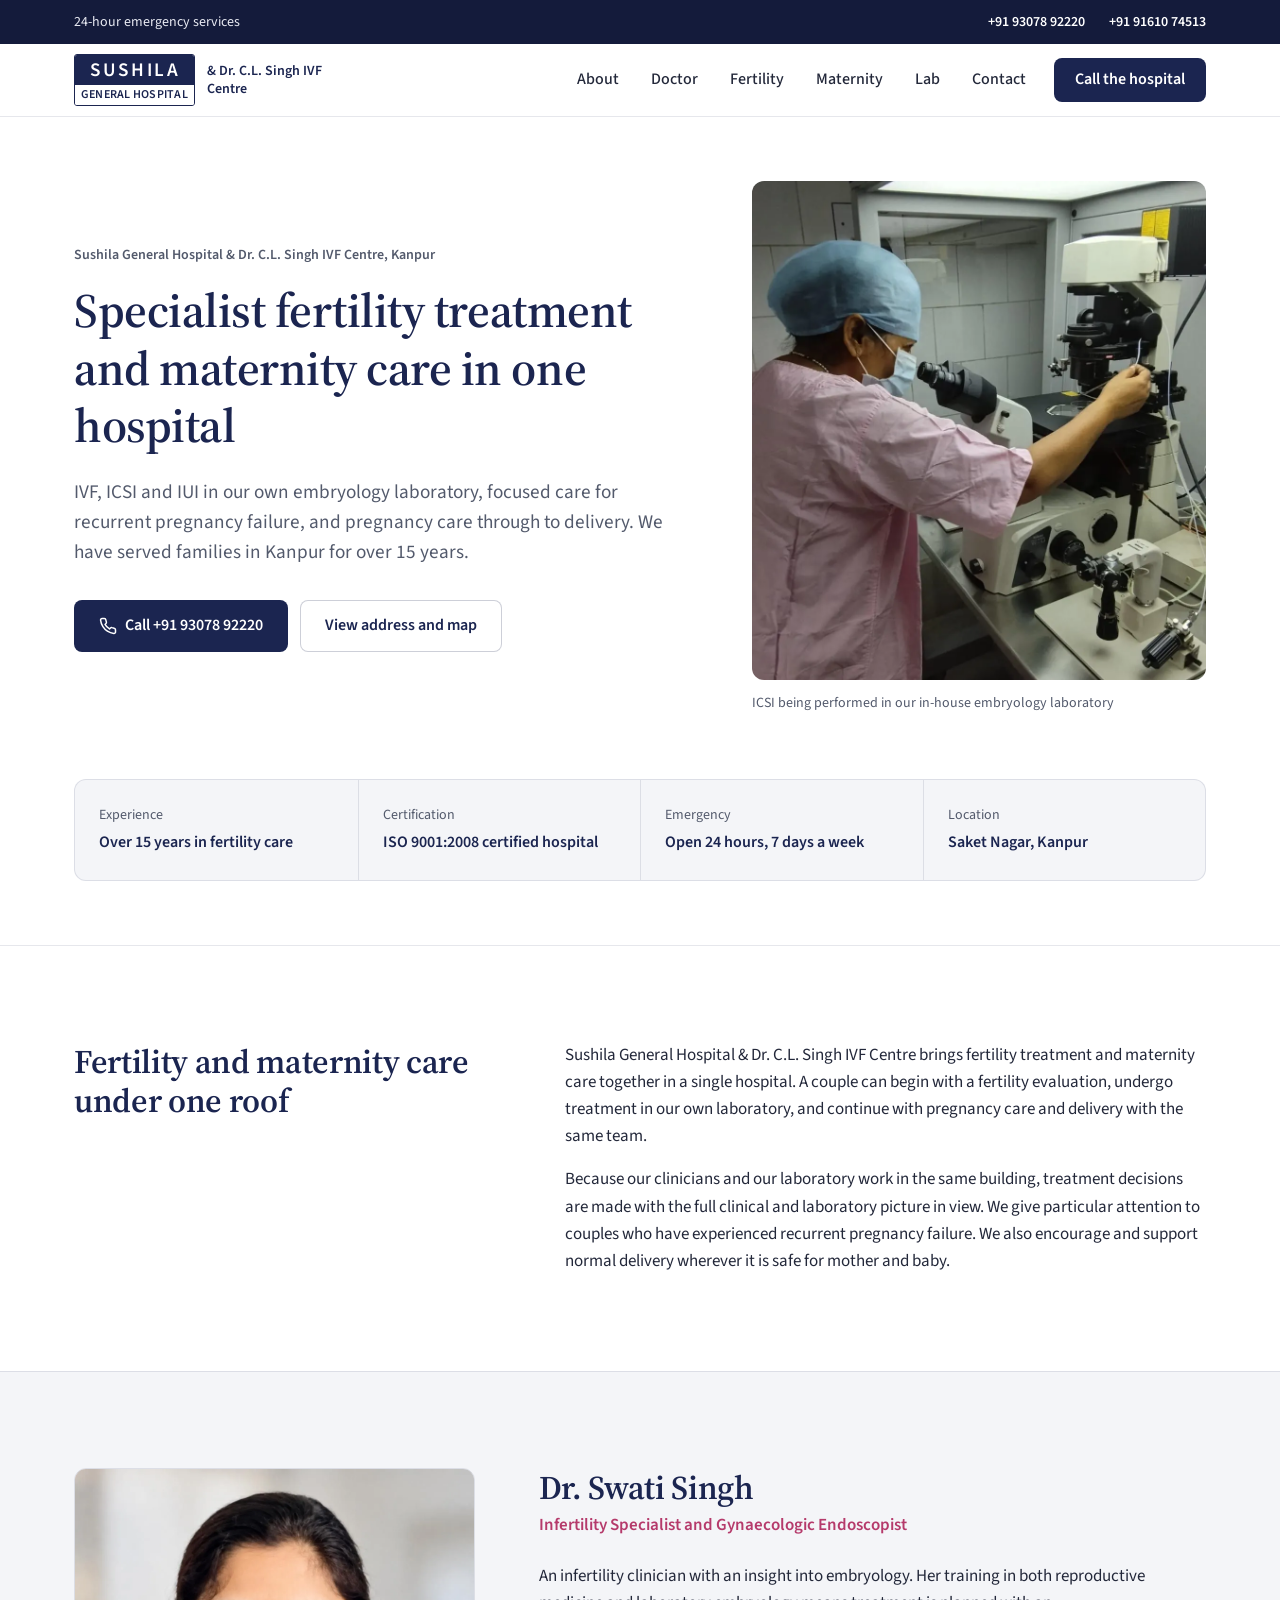
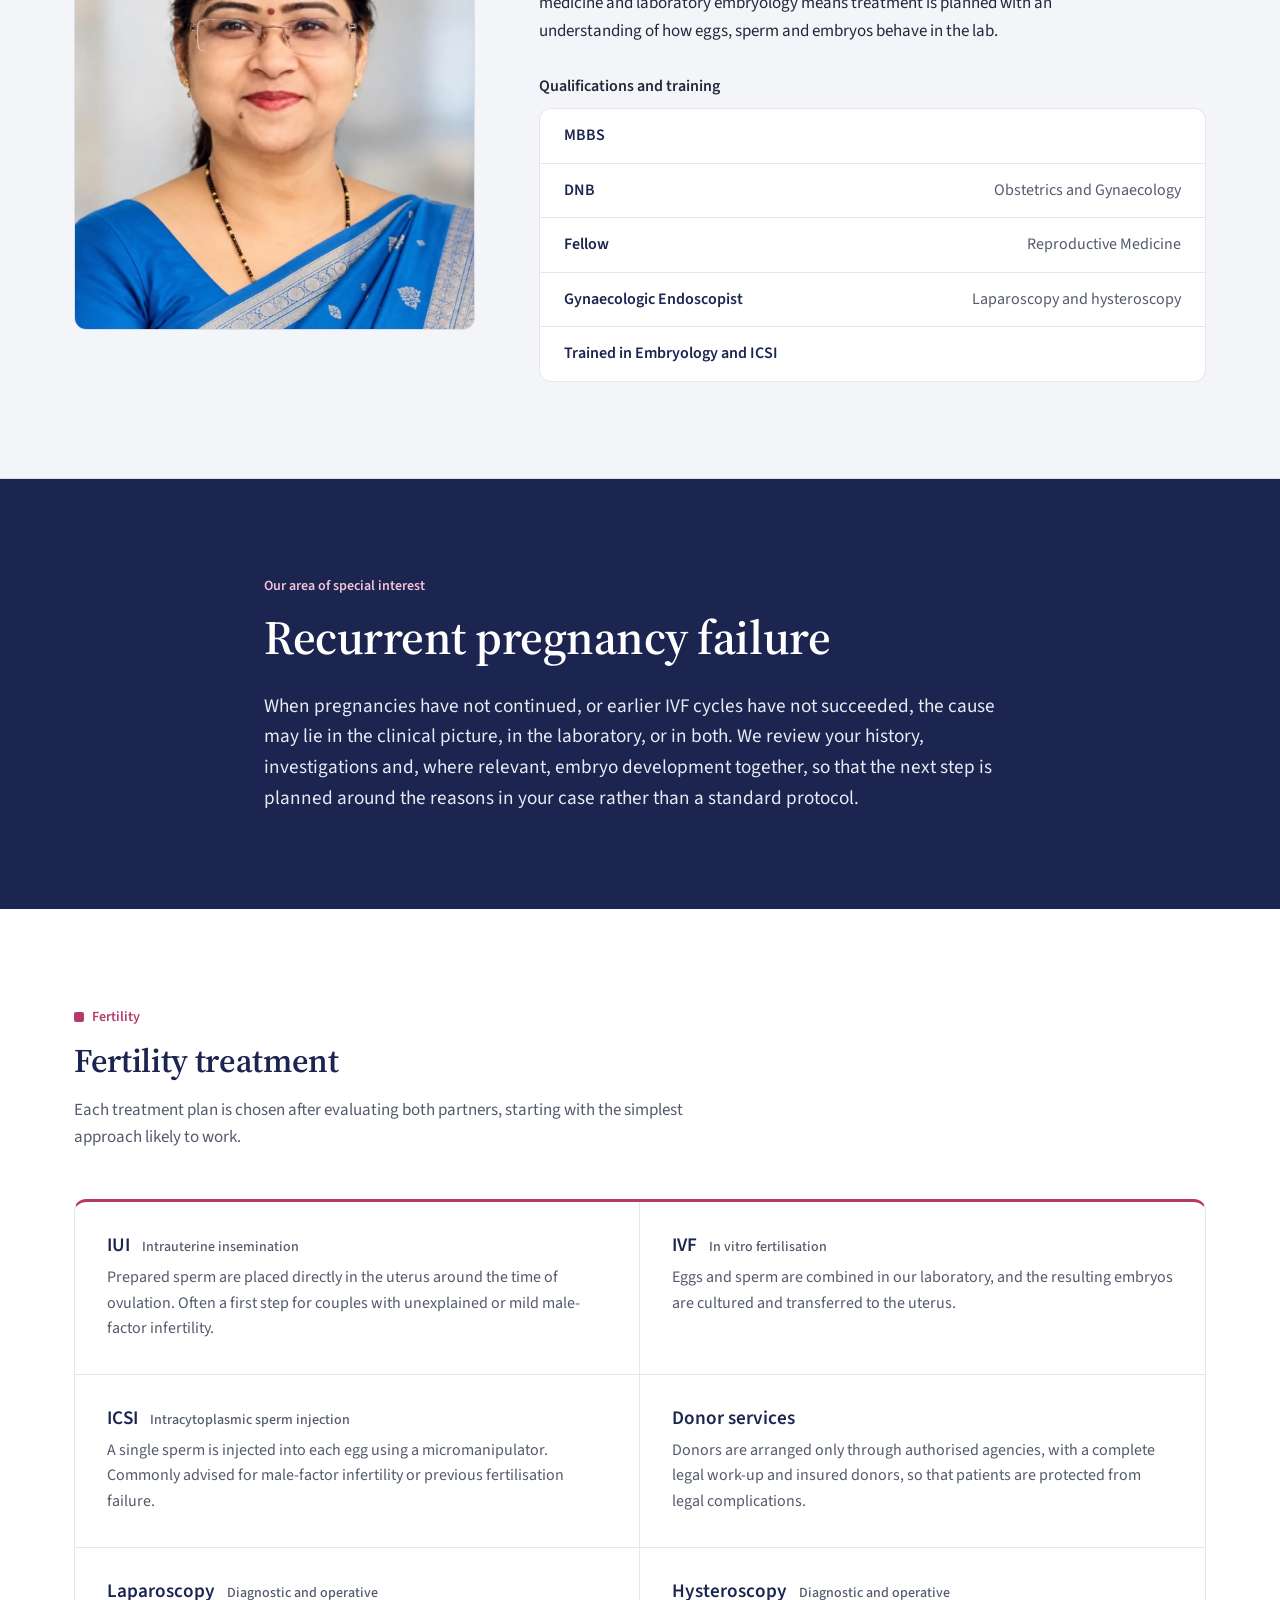
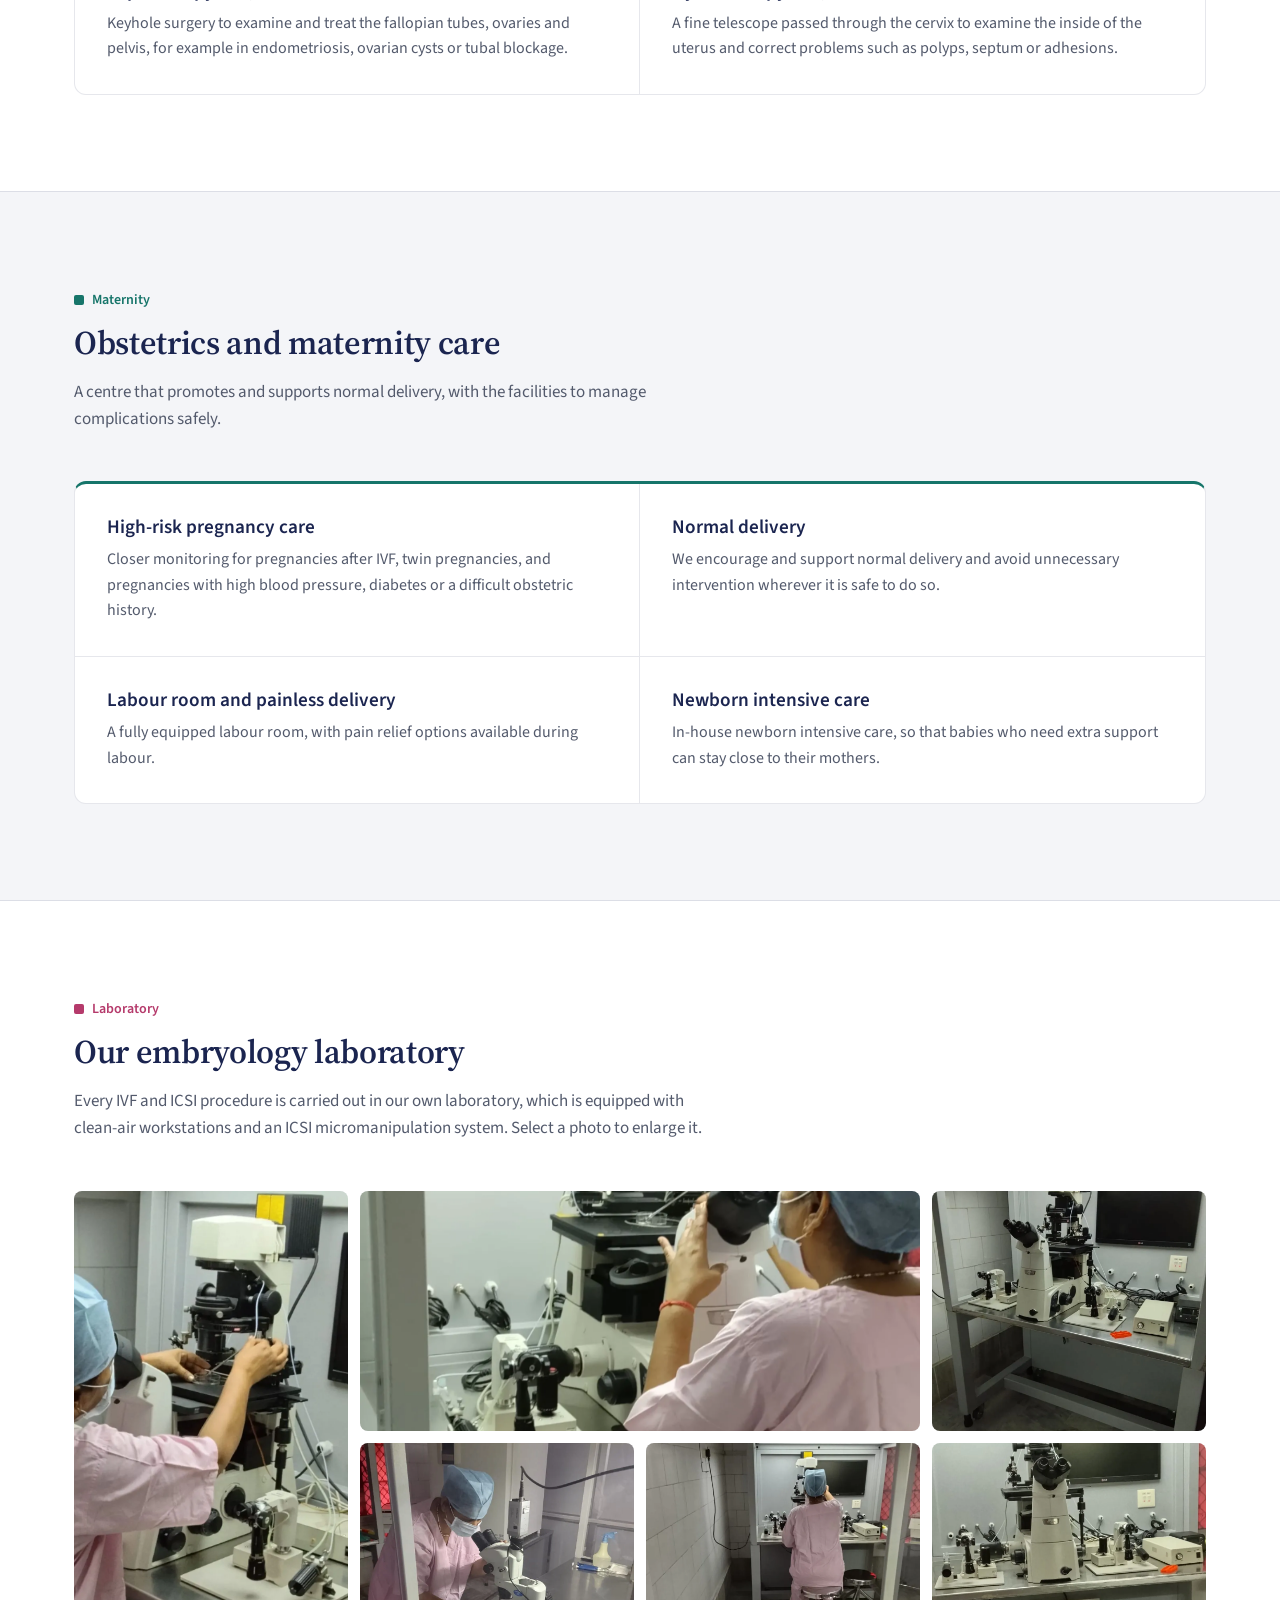
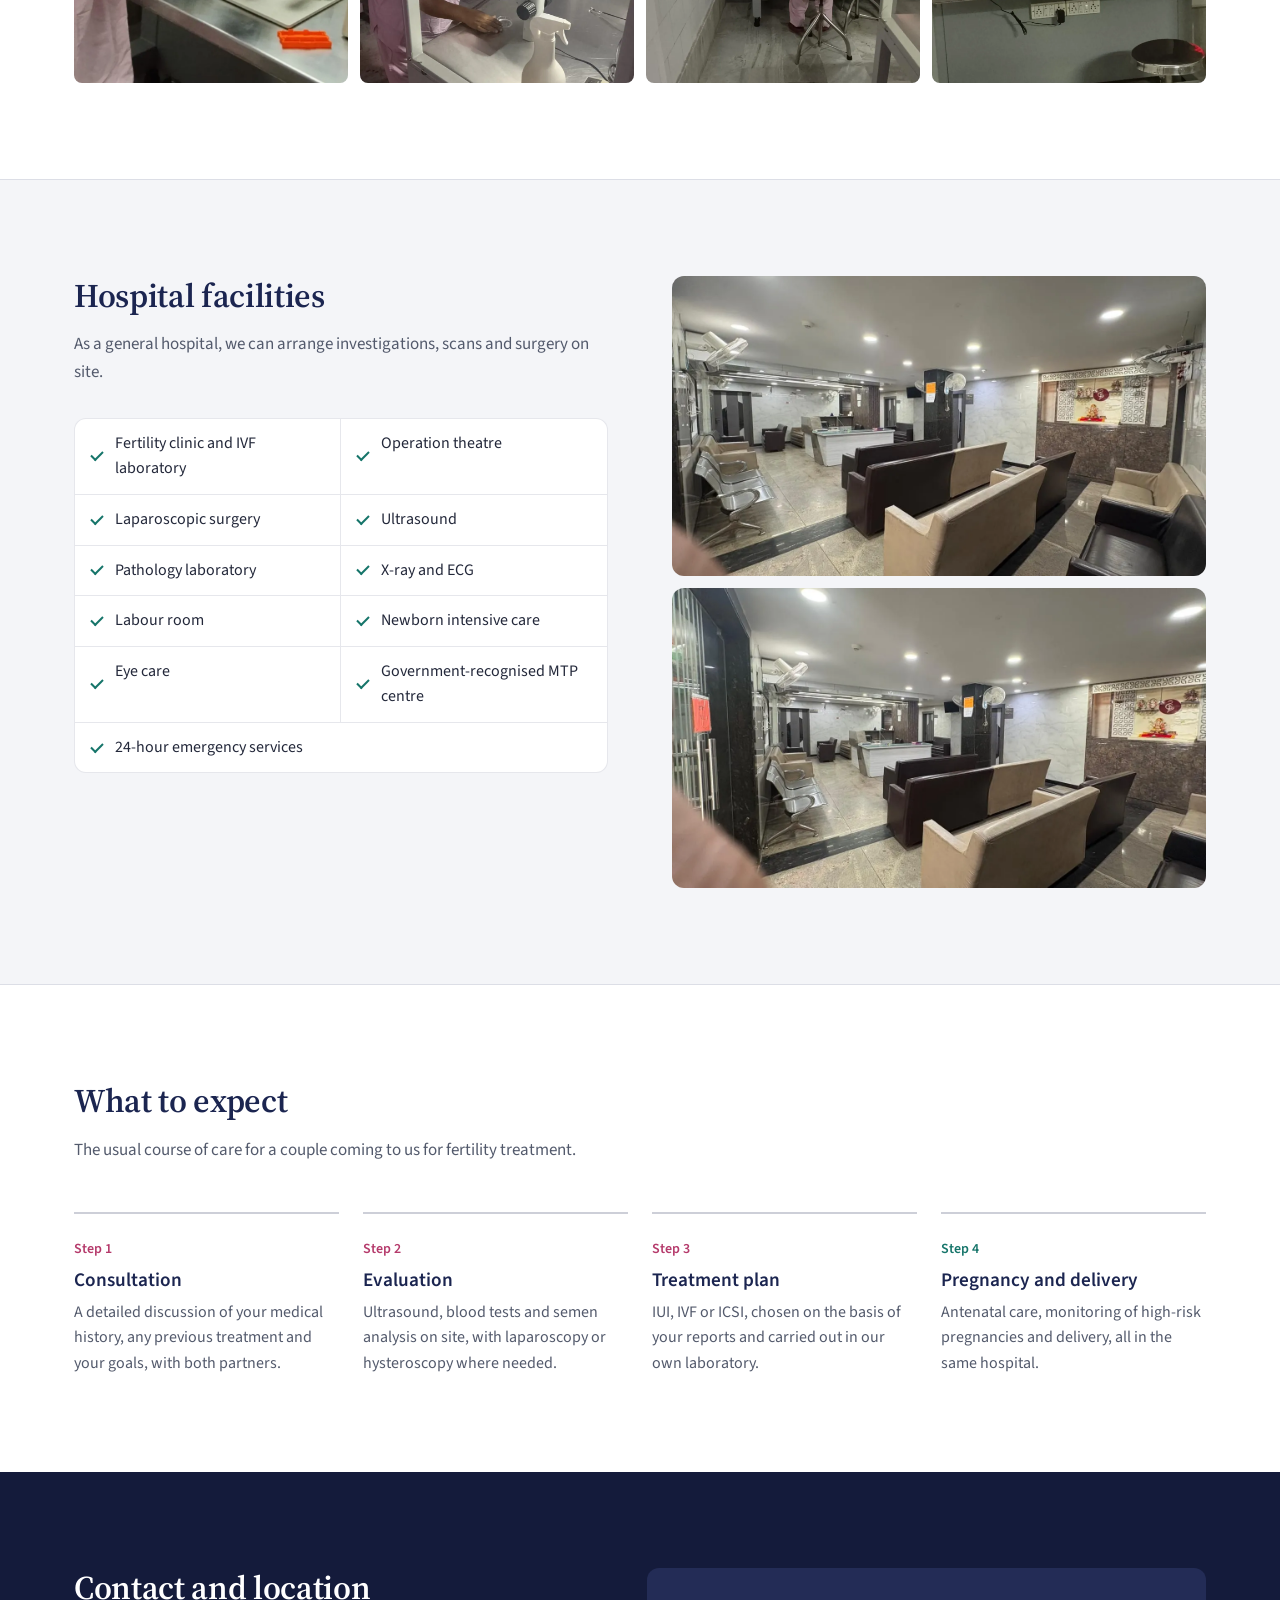
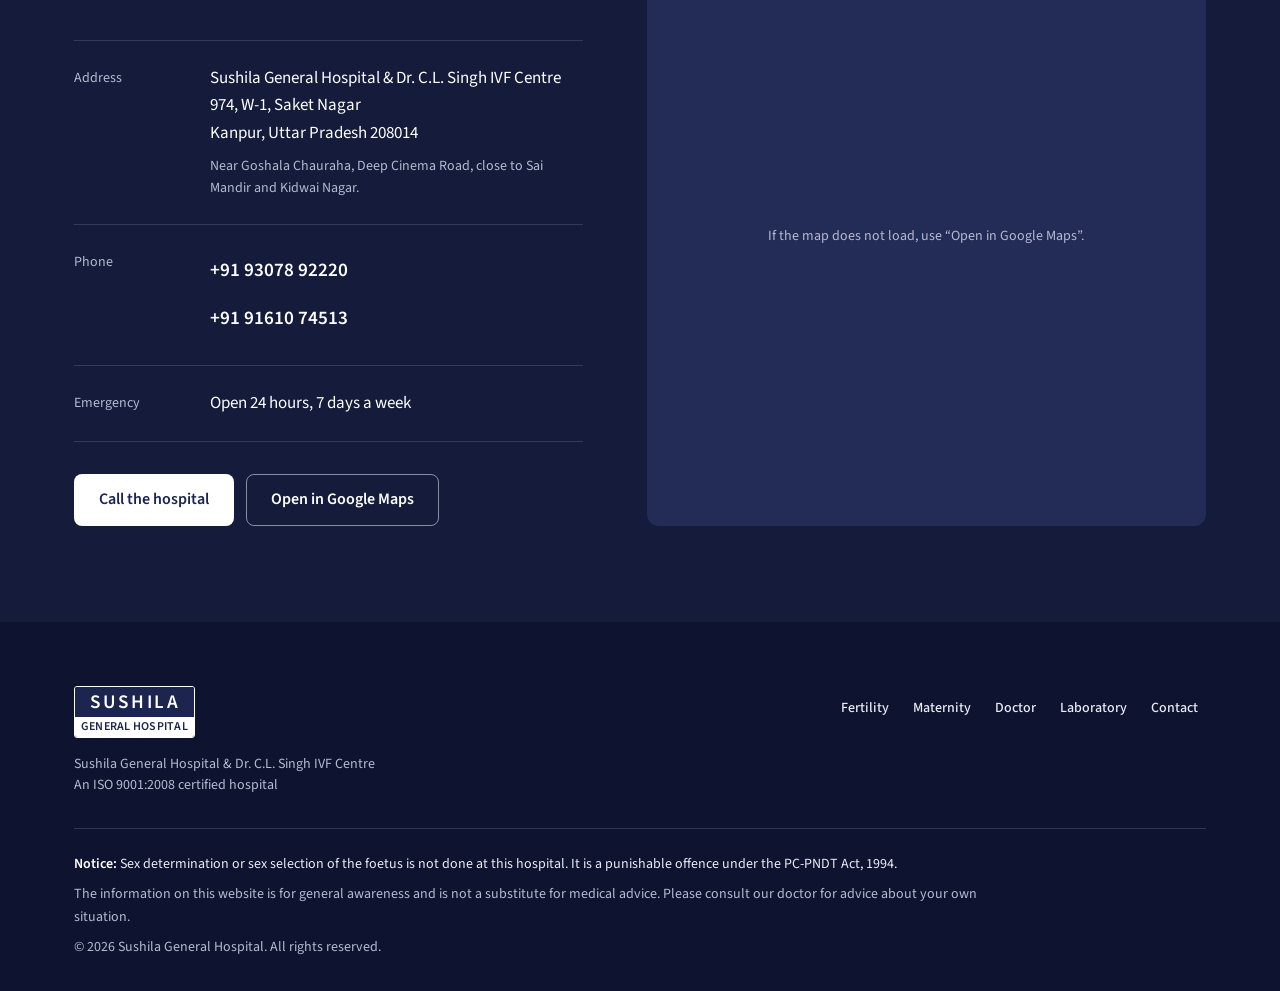
==== commit 06505f68: "Redesign for a professional hospital tone; update phones and qualifications - Calmer serif/sans type" ====
--- a/index.html
+++ b/index.html
@@ -1,21 +1,26 @@
 <!doctype html>
-<html lang="en">
+<html lang="en-IN">
 <head>
   <meta charset="utf-8">
   <meta name="viewport" content="width=device-width, initial-scale=1">
-  <title>Sushila General Hospital &amp; Dr. C.L. Singh IVF Centre | IVF, ICSI &amp; Maternity Care in Kanpur</title>
-  <meta name="description" content="Sushila General Hospital & Dr. C.L. Singh IVF Centre, Saket Nagar, Kanpur. 15+ years of fertility and maternity care: IVF, ICSI, IUI, donor programme, laparoscopy, hysteroscopy, high-risk pregnancy care and normal delivery. ISO 9001:2008 certified, 24-hour emergency.">
-  <meta name="theme-color" content="#1d2a5c">
+  <title>Sushila General Hospital &amp; Dr. C.L. Singh IVF Centre, Kanpur | IVF, ICSI, IUI and Maternity Care</title>
+  <meta name="description" content="Fertility and maternity hospital in Saket Nagar, Kanpur. IVF, ICSI and IUI with an in-house embryology lab, care for recurrent pregnancy failure, laparoscopy, hysteroscopy, high-risk pregnancy care and normal delivery. ISO 9001:2008 certified, 24-hour emergency.">
+  <meta name="theme-color" content="#1b2550">
+  <link rel="canonical" href="https://aryankushwah4845.github.io/IVF/">
   <link rel="icon" href="assets/favicon.svg" type="image/svg+xml">
 
   <meta property="og:type" content="website">
-  <meta property="og:title" content="Sushila General Hospital & Dr. C.L. Singh IVF Centre, Kanpur">
-  <meta property="og:description" content="IVF, ICSI, IUI and complete maternity care under one roof in Saket Nagar, Kanpur. 15+ years of care.">
-  <meta property="og:image" content="assets/img/icsi-embryologist.jpg">
+  <meta property="og:locale" content="en_IN">
+  <meta property="og:site_name" content="Sushila General Hospital">
+  <meta property="og:title" content="Sushila General Hospital &amp; Dr. C.L. Singh IVF Centre, Kanpur">
+  <meta property="og:description" content="IVF, ICSI, IUI and complete maternity care in one hospital in Saket Nagar, Kanpur.">
+  <meta property="og:url" content="https://aryankushwah4845.github.io/IVF/">
+  <meta property="og:image" content="https://aryankushwah4845.github.io/IVF/assets/img/icsi-embryologist.jpg">
 
   <link rel="preconnect" href="https://fonts.googleapis.com">
   <link rel="preconnect" href="https://fonts.gstatic.com" crossorigin>
-  <link href="https://fonts.googleapis.com/css2?family=Fraunces:opsz,wght@9..144,400;9..144,500;9..144,600&family=Manrope:wght@400;500;600;700&display=swap" rel="stylesheet">
+  <link href="https://fonts.googleapis.com/css2?family=Source+Sans+3:wght@400;500;600&family=Source+Serif+4:opsz,wght@8..60,600&display=swap" rel="stylesheet">
+  <link rel="preload" as="image" href="assets/img/icsi-embryologist.webp" type="image/webp">
   <link rel="stylesheet" href="assets/css/style.css">
 
   <script type="application/ld+json">
@@ -23,8 +28,17 @@
     "@context": "https://schema.org",
     "@type": "Hospital",
     "name": "Sushila General Hospital & Dr. C.L. Singh IVF Centre",
+    "url": "https://aryankushwah4845.github.io/IVF/",
+    "image": "https://aryankushwah4845.github.io/IVF/assets/img/icsi-embryologist.jpg",
     "description": "Fertility (IVF, ICSI, IUI) and maternity hospital in Saket Nagar, Kanpur.",
-    "medicalSpecialty": ["Obstetric", "Gynecologic", "Reproductive medicine"],
+    "medicalSpecialty": ["Obstetric", "Gynecologic"],
+    "availableService": [
+      {"@type": "MedicalProcedure", "name": "In vitro fertilisation (IVF)"},
+      {"@type": "MedicalProcedure", "name": "Intracytoplasmic sperm injection (ICSI)"},
+      {"@type": "MedicalProcedure", "name": "Intrauterine insemination (IUI)"},
+      {"@type": "MedicalProcedure", "name": "Laparoscopy"},
+      {"@type": "MedicalProcedure", "name": "Hysteroscopy"}
+    ],
     "address": {
       "@type": "PostalAddress",
       "streetAddress": "974, W-1, Saket Nagar",
@@ -33,7 +47,8 @@
       "postalCode": "208014",
       "addressCountry": "IN"
     },
-    "telephone": ["+91-512-2641717", "+91-512-2662227", "+91-9208666200"],
+    "telephone": ["+91-9307892220", "+91-9161074513"],
+    "isAcceptingNewPatients": true,
     "openingHours": "Mo-Su 00:00-23:59"
   }
   </script>
@@ -41,361 +56,318 @@
 <body>
   <a class="skip" href="#main">Skip to content</a>
 
-  <!-- ============ HEADER ============ -->
+  <!-- Utility bar -->
+  <div class="utility">
+    <div class="wrap utility-inner">
+      <p>24-hour emergency services</p>
+      <p class="utility-phones">
+        <a href="tel:+919307892220">+91 93078 92220</a>
+        <a href="tel:+919161074513">+91 91610 74513</a>
+      </p>
+    </div>
+  </div>
+
+  <!-- Header -->
   <header class="site-header" id="top">
     <div class="wrap header-inner">
-      <a href="#top" class="brand" aria-label="Sushila General Hospital home">
-        <span class="brand-mark">
+      <a href="#top" class="brand" aria-label="Sushila General Hospital and Dr. C.L. Singh IVF Centre, back to top">
+        <span class="brand-mark" aria-hidden="true">
           <span class="brand-mark-top">SUSHILA</span>
           <span class="brand-mark-bottom">GENERAL HOSPITAL</span>
         </span>
-        <span class="brand-sub">&amp; Dr. C.L. Singh<br>IVF Centre</span>
+        <span class="brand-sub">&amp; Dr. C.L. Singh IVF Centre</span>
       </a>
 
       <nav class="nav" id="nav" aria-label="Main">
         <a href="#about">About</a>
-        <a href="#doctor">Our Doctor</a>
+        <a href="#doctor">Doctor</a>
         <a href="#fertility">Fertility</a>
         <a href="#maternity">Maternity</a>
-        <a href="#lab">Our Lab</a>
+        <a href="#lab">Lab</a>
         <a href="#contact">Contact</a>
-        <a href="tel:+919208666200" class="btn btn-ivf nav-call">
-          <svg aria-hidden="true" viewBox="0 0 24 24"><path d="M22 16.9v3a2 2 0 0 1-2.2 2 19.8 19.8 0 0 1-8.6-3.1 19.5 19.5 0 0 1-6-6A19.8 19.8 0 0 1 2.1 4.2 2 2 0 0 1 4.1 2h3a2 2 0 0 1 2 1.7c.1 1 .4 1.9.7 2.8a2 2 0 0 1-.5 2.1L8 9.9a16 16 0 0 0 6 6l1.3-1.3a2 2 0 0 1 2.1-.4c.9.3 1.8.6 2.8.7a2 2 0 0 1 1.7 2z"/></svg>
-          92086 66200
-        </a>
+        <a href="tel:+919307892220" class="btn btn-primary nav-call">Call the hospital</a>
       </nav>
 
-      <button class="nav-toggle" aria-controls="nav" aria-expanded="false" aria-label="Open menu">
-        <span></span><span></span><span></span>
+      <button class="nav-toggle" type="button" aria-controls="nav" aria-expanded="false">
+        <span class="sr-only">Menu</span>
+        <span class="bar"></span><span class="bar"></span><span class="bar"></span>
       </button>
     </div>
   </header>
 
   <main id="main">
 
-    <!-- ============ HERO ============ -->
-    <section class="hero">
+    <!-- Hero -->
+    <section class="hero" aria-labelledby="hero-title">
       <div class="wrap hero-grid">
         <div class="hero-copy">
-          <p class="eyebrow">Fertility &amp; Maternity Care · Saket Nagar, Kanpur</p>
-          <h1>From the first consultation to a safe delivery, <em>under one roof.</em></h1>
-          <p class="lead">For over 15 years, Sushila General Hospital &amp; Dr.&nbsp;C.L.&nbsp;Singh IVF Centre has helped families in Kanpur. We have our own embryology lab, a specialist in recurrent pregnancy failure, and complete maternity care in the same hospital.</p>
+          <p class="hero-kicker">Sushila General Hospital &amp; Dr. C.L. Singh IVF Centre, Kanpur</p>
+          <h1 id="hero-title">Specialist fertility treatment and maternity care in one hospital</h1>
+          <p class="lead">IVF, ICSI and IUI in our own embryology laboratory, focused care for recurrent pregnancy failure, and pregnancy care through to delivery. We have served families in Kanpur for over 15 years.</p>
           <div class="hero-actions">
-            <a href="tel:+919208666200" class="btn btn-ivf btn-lg">
+            <a href="tel:+919307892220" class="btn btn-primary btn-lg">
               <svg aria-hidden="true" viewBox="0 0 24 24"><path d="M22 16.9v3a2 2 0 0 1-2.2 2 19.8 19.8 0 0 1-8.6-3.1 19.5 19.5 0 0 1-6-6A19.8 19.8 0 0 1 2.1 4.2 2 2 0 0 1 4.1 2h3a2 2 0 0 1 2 1.7c.1 1 .4 1.9.7 2.8a2 2 0 0 1-.5 2.1L8 9.9a16 16 0 0 0 6 6l1.3-1.3a2 2 0 0 1 2.1-.4c.9.3 1.8.6 2.8.7a2 2 0 0 1 1.7 2z"/></svg>
-              Call 92086 66200
+              Call +91 93078 92220
             </a>
-            <a href="#contact" class="btn btn-ghost btn-lg">Find us</a>
+            <a href="#contact" class="btn btn-secondary btn-lg">View address and map</a>
           </div>
         </div>
 
         <figure class="hero-media">
           <picture>
             <source srcset="assets/img/icsi-embryologist.webp" type="image/webp">
-            <img src="assets/img/icsi-embryologist.jpg" alt="Embryologist working at the ICSI micromanipulation station in the hospital's IVF lab" width="960" height="1280" fetchpriority="high">
+            <img src="assets/img/icsi-embryologist.jpg" alt="Embryologist performing ICSI at the micromanipulation station in the hospital's IVF laboratory" width="960" height="1280" fetchpriority="high">
           </picture>
-          <figcaption class="hero-badge">
-            <span class="hero-badge-dot"></span>
-            In-house IVF &amp; ICSI laboratory
-          </figcaption>
+          <figcaption>ICSI being performed in our in-house embryology laboratory</figcaption>
         </figure>
       </div>
 
       <div class="wrap">
-        <ul class="trust">
-          <li><strong>15+</strong><span>Years of care</span></li>
-          <li><strong>ISO 9001:2008</strong><span>Certified hospital</span></li>
-          <li><strong>24&nbsp;hrs</strong><span>Emergency services</span></li>
-          <li><strong>IVF to delivery</strong><span>One team, one hospital</span></li>
-        </ul>
-      </div>
-    </section>
-
-    <!-- ============ ABOUT ============ -->
-    <section class="section" id="about">
-      <div class="wrap about-grid">
-        <div>
-          <p class="eyebrow">About us</p>
-          <h2>A hospital built around the journey to parenthood</h2>
-        </div>
-        <div class="about-text">
-          <p>Sushila General Hospital &amp; Dr. C.L. Singh IVF Centre brings fertility treatment and maternity care together in one place. Couples can start with a fertility evaluation, go through treatment in our own lab, and then have their pregnancy and delivery looked after by the same hospital.</p>
-          <p>Because the clinical team and the laboratory are in the same building, decisions can be made quickly and with the full picture in view. We take particular care with couples who have faced <strong>recurrent pregnancy failures</strong>. We also actively promote and support <strong>normal deliveries</strong> wherever it is safe for the mother and baby.</p>
-          <div class="pillars">
-            <div class="pillar pillar-ivf">
-              <span class="pillar-tag">Fertility</span>
-              <p>IUI, IVF, ICSI, donor programme, laparoscopy &amp; hysteroscopy</p>
-            </div>
-            <div class="pillar pillar-obs">
-              <span class="pillar-tag">Maternity</span>
-              <p>High-risk pregnancy care, normal &amp; painless delivery, newborn care</p>
-            </div>
-          </div>
-        </div>
-      </div>
-    </section>
-
-    <!-- ============ DOCTOR ============ -->
-    <section class="section section-tint" id="doctor">
-      <div class="wrap doctor-grid">
+        <dl class="facts" aria-label="Hospital at a glance">
+          <div><dt>Experience</dt><dd>Over 15 years in fertility care</dd></div>
+          <div><dt>Certification</dt><dd>ISO 9001:2008 certified hospital</dd></div>
+          <div><dt>Emergency</dt><dd>Open 24 hours, 7 days a week</dd></div>
+          <div><dt>Location</dt><dd>Saket Nagar, Kanpur</dd></div>
+        </dl>
+      </div>
+    </section>
+
+    <!-- About -->
+    <section class="section" id="about" aria-labelledby="about-title">
+      <div class="wrap split">
+        <h2 id="about-title">Fertility and maternity care under one roof</h2>
+        <div class="prose">
+          <p>Sushila General Hospital &amp; Dr. C.L. Singh IVF Centre brings fertility treatment and maternity care together in a single hospital. A couple can begin with a fertility evaluation, undergo treatment in our own laboratory, and continue with pregnancy care and delivery with the same team.</p>
+          <p>Because our clinicians and our laboratory work in the same building, treatment decisions are made with the full clinical and laboratory picture in view. We give particular attention to couples who have experienced recurrent pregnancy failure. We also encourage and support normal delivery wherever it is safe for mother and baby.</p>
+        </div>
+      </div>
+    </section>
+
+    <!-- Doctor -->
+    <section class="section section-alt" id="doctor" aria-labelledby="doctor-title">
+      <div class="wrap doctor">
         <figure class="doctor-photo">
           <picture>
             <source srcset="assets/img/doctor.webp" type="image/webp">
-            <img src="assets/img/doctor.jpg" alt="Dr. Swati Singh, infertility specialist" width="1111" height="1280" loading="lazy">
+            <img src="assets/img/doctor.jpg" alt="Portrait of Dr. Swati Singh" width="1111" height="1280" loading="lazy" decoding="async">
           </picture>
         </figure>
 
-        <div class="doctor-copy">
-          <p class="eyebrow">Meet our specialist</p>
-          <h2>Dr. Swati Singh</h2>
-          <p class="doctor-role">Infertility Specialist &amp; Gynaecologic Endoscopist</p>
-
-          <blockquote class="doctor-quote">
-            “An infertility clinician with an insight into embryology.”
-          </blockquote>
-
-          <ul class="creds">
-            <li>
-              <svg aria-hidden="true" viewBox="0 0 24 24"><path d="M22 10 12 5 2 10l10 5 10-5z"/><path d="M6 12v5c3 2 9 2 12 0v-5"/></svg>
-              <div><strong>MBBS, DNB</strong><span>Obstetrics &amp; Gynaecology</span></div>
-            </li>
-            <li>
-              <svg aria-hidden="true" viewBox="0 0 24 24"><circle cx="12" cy="8" r="6"/><path d="M15.5 13.5 17 22l-5-3-5 3 1.5-8.5"/></svg>
-              <div><strong>Fellowship</strong><span>Reproductive Medicine</span></div>
-            </li>
-            <li>
-              <svg aria-hidden="true" viewBox="0 0 24 24"><circle cx="11" cy="11" r="7"/><path d="m21 21-4.3-4.3"/></svg>
-              <div><strong>Gynaecologic Endoscopist</strong><span>Laparoscopy &amp; hysteroscopy</span></div>
-            </li>
-            <li>
-              <svg aria-hidden="true" viewBox="0 0 24 24"><circle cx="12" cy="12" r="9"/><circle cx="9.5" cy="10" r="2"/><circle cx="14.5" cy="14" r="2"/></svg>
-              <div><strong>Trained in Embryology &amp; ICSI</strong><span>Clinical and laboratory expertise</span></div>
-            </li>
+        <div class="doctor-body">
+          <h2 id="doctor-title">Dr. Swati Singh</h2>
+          <p class="doctor-role">Infertility Specialist and Gynaecologic Endoscopist</p>
+          <p class="doctor-intro">An infertility clinician with an insight into embryology. Her training in both reproductive medicine and laboratory embryology means treatment is planned with an understanding of how eggs, sperm and embryos behave in the lab.</p>
+
+          <h3 class="list-title">Qualifications and training</h3>
+          <ul class="quals">
+            <li><span class="q-name">MBBS</span></li>
+            <li><span class="q-name">DNB</span><span class="q-detail">Obstetrics and Gynaecology</span></li>
+            <li><span class="q-name">Fellow</span><span class="q-detail">Reproductive Medicine</span></li>
+            <li><span class="q-name">Gynaecologic Endoscopist</span><span class="q-detail">Laparoscopy and hysteroscopy</span></li>
+            <li><span class="q-name">Trained in Embryology and ICSI</span></li>
           </ul>
         </div>
       </div>
     </section>
 
-    <!-- ============ SPECIALISATION ============ -->
-    <section class="feature">
-      <div class="wrap feature-inner">
-        <p class="eyebrow eyebrow-light">Our specialisation</p>
-        <h2>Recurrent Pregnancy Failures</h2>
-        <p>When pregnancies have not continued, or earlier IVF cycles have not succeeded, the reason can sit in the clinic or in the laboratory, and often in both. Our specialist is trained in reproductive medicine and in embryology. That means your history, investigations and embryo development are reviewed together, so the next step is planned around <em>your</em> reasons and not a standard protocol.</p>
-      </div>
-    </section>
-
-    <!-- ============ FERTILITY SERVICES ============ -->
-    <section class="section" id="fertility">
+    <!-- Specialisation -->
+    <section class="focus" aria-labelledby="focus-title">
+      <div class="wrap focus-inner">
+        <p class="focus-label">Our area of special interest</p>
+        <h2 id="focus-title">Recurrent pregnancy failure</h2>
+        <p>When pregnancies have not continued, or earlier IVF cycles have not succeeded, the cause may lie in the clinical picture, in the laboratory, or in both. We review your history, investigations and, where relevant, embryo development together, so that the next step is planned around the reasons in your case rather than a standard protocol.</p>
+      </div>
+    </section>
+
+    <!-- Fertility services -->
+    <section class="section" id="fertility" aria-labelledby="fertility-title">
       <div class="wrap">
-        <div class="section-head">
-          <p class="eyebrow eyebrow-ivf">Fertility services</p>
-          <h2>Assisted reproduction, done carefully</h2>
-          <p class="section-lead">From simpler first-line treatment to advanced lab procedures, each plan is chosen to suit the couple, not the other way round.</p>
-        </div>
-
-        <div class="cards">
-          <article class="card card-ivf">
-            <span class="card-num">01</span>
-            <h3>IUI</h3>
-            <p class="card-sub">Intrauterine Insemination</p>
-            <p>Prepared sperm are placed directly in the uterus around ovulation. A gentle first step for many couples.</p>
-          </article>
-          <article class="card card-ivf">
-            <span class="card-num">02</span>
-            <h3>IVF</h3>
-            <p class="card-sub">In Vitro Fertilisation</p>
-            <p>Eggs and sperm are brought together in our lab. The resulting embryos are cultured and transferred to the uterus.</p>
-          </article>
-          <article class="card card-ivf">
-            <span class="card-num">03</span>
-            <h3>ICSI</h3>
-            <p class="card-sub">Intracytoplasmic Sperm Injection</p>
-            <p>A single sperm is injected into each egg under a micromanipulator. This is often advised for male-factor infertility or previous fertilisation failure.</p>
-          </article>
-          <article class="card card-ivf card-wide">
-            <span class="card-num">04</span>
-            <h3>Donor Services</h3>
-            <p class="card-sub">Through authorised agencies only</p>
-            <p>Donors come only from authorised agencies, with proper legal work-up and insured donors. This protects our patients from legal complications.</p>
-            <ul class="ticks">
-              <li>Authorised agencies</li>
-              <li>Complete legal work-up</li>
-              <li>Insured donors</li>
-            </ul>
-          </article>
-          <article class="card card-ivf">
-            <span class="card-num">05</span>
-            <h3>Laparoscopy</h3>
-            <p class="card-sub">Diagnostic &amp; operative</p>
-            <p>Keyhole surgery to examine and treat the tubes, ovaries and pelvis. Endometriosis, cysts and blockages are common reasons.</p>
-          </article>
-          <article class="card card-ivf">
-            <span class="card-num">06</span>
-            <h3>Hysteroscopy</h3>
-            <p class="card-sub">Diagnostic &amp; operative</p>
-            <p>A fine camera through the cervix to look inside the uterus and correct problems such as polyps, septum or adhesions.</p>
-          </article>
-        </div>
-      </div>
-    </section>
-
-    <!-- ============ MATERNITY ============ -->
-    <section class="section section-obs" id="maternity">
+        <header class="section-head">
+          <p class="tag tag-ivf">Fertility</p>
+          <h2 id="fertility-title">Fertility treatment</h2>
+          <p class="section-lead">Each treatment plan is chosen after evaluating both partners, starting with the simplest approach likely to work.</p>
+        </header>
+
+        <div class="services services-ivf">
+          <article class="service">
+            <h3>IUI <span class="service-full">Intrauterine insemination</span></h3>
+            <p>Prepared sperm are placed directly in the uterus around the time of ovulation. Often a first step for couples with unexplained or mild male-factor infertility.</p>
+          </article>
+          <article class="service">
+            <h3>IVF <span class="service-full">In vitro fertilisation</span></h3>
+            <p>Eggs and sperm are combined in our laboratory, and the resulting embryos are cultured and transferred to the uterus.</p>
+          </article>
+          <article class="service">
+            <h3>ICSI <span class="service-full">Intracytoplasmic sperm injection</span></h3>
+            <p>A single sperm is injected into each egg using a micromanipulator. Commonly advised for male-factor infertility or previous fertilisation failure.</p>
+          </article>
+          <article class="service">
+            <h3>Donor services</h3>
+            <p>Donors are arranged only through authorised agencies, with a complete legal work-up and insured donors, so that patients are protected from legal complications.</p>
+          </article>
+          <article class="service">
+            <h3>Laparoscopy <span class="service-full">Diagnostic and operative</span></h3>
+            <p>Keyhole surgery to examine and treat the fallopian tubes, ovaries and pelvis, for example in endometriosis, ovarian cysts or tubal blockage.</p>
+          </article>
+          <article class="service">
+            <h3>Hysteroscopy <span class="service-full">Diagnostic and operative</span></h3>
+            <p>A fine telescope passed through the cervix to examine the inside of the uterus and correct problems such as polyps, septum or adhesions.</p>
+          </article>
+        </div>
+      </div>
+    </section>
+
+    <!-- Maternity -->
+    <section class="section section-alt" id="maternity" aria-labelledby="maternity-title">
       <div class="wrap">
-        <div class="section-head">
-          <p class="eyebrow eyebrow-obs">Obstetrics &amp; maternity</p>
-          <h2>Care that continues after the positive test</h2>
-          <p class="section-lead">A centre that promotes and supports normal deliveries, with the facilities to handle the unexpected safely.</p>
-        </div>
-
-        <div class="cards cards-obs">
-          <article class="card card-obs">
-            <svg class="card-icon" aria-hidden="true" viewBox="0 0 24 24"><path d="M12 21s-7-4.5-9.5-9A5.5 5.5 0 0 1 12 6a5.5 5.5 0 0 1 9.5 6c-2.5 4.5-9.5 9-9.5 9z"/><path d="M3.5 12H8l2-3 3 6 2-3h5.5"/></svg>
-            <h3>High-Risk Pregnancy Care</h3>
-            <p>Close monitoring for pregnancies after IVF, with twins, high blood pressure, diabetes or a difficult history.</p>
-          </article>
-          <article class="card card-obs">
-            <svg class="card-icon" aria-hidden="true" viewBox="0 0 24 24"><circle cx="12" cy="6" r="3"/><path d="M12 9v4m0 0c-3 0-5 2-5 5v3h10v-3c0-3-2-5-5-5z"/></svg>
-            <h3>Normal Delivery</h3>
-            <p>We actively promote and support normal deliveries and avoid unnecessary intervention wherever it is safe.</p>
-          </article>
-          <article class="card card-obs">
-            <svg class="card-icon" aria-hidden="true" viewBox="0 0 24 24"><path d="M3 18v-6a9 9 0 0 1 18 0v6"/><path d="M3 18h18M7 18v3m10-3v3"/></svg>
-            <h3>Labour Room &amp; Painless Delivery</h3>
-            <p>A well-equipped labour room with pain-relief options to make delivery more comfortable.</p>
-          </article>
-          <article class="card card-obs">
-            <svg class="card-icon" aria-hidden="true" viewBox="0 0 24 24"><rect x="3" y="9" width="18" height="10" rx="2"/><path d="M7 9V6a5 5 0 0 1 10 0v3"/><path d="M12 12v4m-2-2h4"/></svg>
-            <h3>Newborn Intensive Care</h3>
-            <p>In-house newborn intensive care, so babies who need extra support stay close to their mothers.</p>
-          </article>
-        </div>
-      </div>
-    </section>
-
-    <!-- ============ LAB ============ -->
-    <section class="section" id="lab">
+        <header class="section-head">
+          <p class="tag tag-obs">Maternity</p>
+          <h2 id="maternity-title">Obstetrics and maternity care</h2>
+          <p class="section-lead">A centre that promotes and supports normal delivery, with the facilities to manage complications safely.</p>
+        </header>
+
+        <div class="services services-obs">
+          <article class="service">
+            <h3>High-risk pregnancy care</h3>
+            <p>Closer monitoring for pregnancies after IVF, twin pregnancies, and pregnancies with high blood pressure, diabetes or a difficult obstetric history.</p>
+          </article>
+          <article class="service">
+            <h3>Normal delivery</h3>
+            <p>We encourage and support normal delivery and avoid unnecessary intervention wherever it is safe to do so.</p>
+          </article>
+          <article class="service">
+            <h3>Labour room and painless delivery</h3>
+            <p>A fully equipped labour room, with pain relief options available during labour.</p>
+          </article>
+          <article class="service">
+            <h3>Newborn intensive care</h3>
+            <p>In-house newborn intensive care, so that babies who need extra support can stay close to their mothers.</p>
+          </article>
+        </div>
+      </div>
+    </section>
+
+    <!-- Lab -->
+    <section class="section" id="lab" aria-labelledby="lab-title">
       <div class="wrap">
-        <div class="section-head section-head-row">
-          <div>
-            <p class="eyebrow eyebrow-ivf">Inside our lab</p>
-            <h2>Where the science happens</h2>
-          </div>
-          <p class="section-lead">Our embryology lab has clean-air workstations and an ICSI micromanipulation setup. Every procedure is done here, in our own hospital.</p>
-        </div>
+        <header class="section-head">
+          <p class="tag tag-ivf">Laboratory</p>
+          <h2 id="lab-title">Our embryology laboratory</h2>
+          <p class="section-lead">Every IVF and ICSI procedure is carried out in our own laboratory, which is equipped with clean-air workstations and an ICSI micromanipulation system. Select a photo to enlarge it.</p>
+        </header>
 
         <div class="gallery">
-          <button class="g-item g-tall" data-full="assets/img/icsi-station.jpg" data-caption="ICSI micromanipulation in progress">
-            <picture><source srcset="assets/img/icsi-station.webp" type="image/webp"><img src="assets/img/icsi-station.jpg" alt="Embryologist performing ICSI at the micromanipulator" loading="lazy" width="1050" height="1400"></picture>
-          </button>
-          <button class="g-item g-wide" data-full="assets/img/icsi-closeup.jpg" data-caption="Inverted microscope with micromanipulators">
-            <picture><source srcset="assets/img/icsi-closeup.webp" type="image/webp"><img src="assets/img/icsi-closeup.jpg" alt="Close-up of the ICSI workstation microscope" loading="lazy" width="1400" height="1050"></picture>
-          </button>
-          <button class="g-item" data-full="assets/img/workstation.jpg" data-caption="ICSI workstation">
-            <picture><source srcset="assets/img/workstation.webp" type="image/webp"><img src="assets/img/workstation.jpg" alt="ICSI workstation with inverted microscope and monitor" loading="lazy" width="1050" height="1400"></picture>
-          </button>
-          <button class="g-item" data-full="assets/img/laminar-flow.jpg" data-caption="Clean-air laminar flow workstation">
-            <picture><source srcset="assets/img/laminar-flow.webp" type="image/webp"><img src="assets/img/laminar-flow.jpg" alt="Embryologist at the laminar flow workstation" loading="lazy" width="960" height="1280"></picture>
-          </button>
-          <button class="g-item" data-full="assets/img/lab-overview.jpg" data-caption="Embryology lab">
-            <picture><source srcset="assets/img/lab-overview.webp" type="image/webp"><img src="assets/img/lab-overview.jpg" alt="View of the embryology laboratory" loading="lazy" width="1050" height="1400"></picture>
-          </button>
-          <button class="g-item" data-full="assets/img/microscope.jpg" data-caption="Laboratory equipment">
-            <picture><source srcset="assets/img/microscope.webp" type="image/webp"><img src="assets/img/microscope.jpg" alt="Inverted microscope in the IVF lab" loading="lazy" width="1050" height="1400"></picture>
-          </button>
-        </div>
-      </div>
-    </section>
-
-    <!-- ============ HOSPITAL FACILITIES ============ -->
-    <section class="section section-tint" id="facilities">
-      <div class="wrap facilities-grid">
+          <button type="button" class="g-item g-tall" data-full="assets/img/icsi-station.jpg" data-caption="ICSI micromanipulation in progress">
+            <picture><source srcset="assets/img/icsi-station.webp" type="image/webp"><img src="assets/img/icsi-station.jpg" alt="Embryologist performing ICSI at the micromanipulator" loading="lazy" decoding="async" width="1050" height="1400"></picture>
+          </button>
+          <button type="button" class="g-item g-wide" data-full="assets/img/icsi-closeup.jpg" data-caption="Inverted microscope with micromanipulators">
+            <picture><source srcset="assets/img/icsi-closeup.webp" type="image/webp"><img src="assets/img/icsi-closeup.jpg" alt="Close-up of the ICSI workstation microscope" loading="lazy" decoding="async" width="1400" height="1050"></picture>
+          </button>
+          <button type="button" class="g-item" data-full="assets/img/workstation.jpg" data-caption="ICSI workstation">
+            <picture><source srcset="assets/img/workstation.webp" type="image/webp"><img src="assets/img/workstation.jpg" alt="ICSI workstation with inverted microscope and monitor" loading="lazy" decoding="async" width="1050" height="1400"></picture>
+          </button>
+          <button type="button" class="g-item" data-full="assets/img/laminar-flow.jpg" data-caption="Clean-air laminar flow workstation">
+            <picture><source srcset="assets/img/laminar-flow.webp" type="image/webp"><img src="assets/img/laminar-flow.jpg" alt="Embryologist at the laminar flow workstation" loading="lazy" decoding="async" width="960" height="1280"></picture>
+          </button>
+          <button type="button" class="g-item" data-full="assets/img/lab-overview.jpg" data-caption="Embryology laboratory">
+            <picture><source srcset="assets/img/lab-overview.webp" type="image/webp"><img src="assets/img/lab-overview.jpg" alt="View of the embryology laboratory" loading="lazy" decoding="async" width="1050" height="1400"></picture>
+          </button>
+          <button type="button" class="g-item" data-full="assets/img/microscope.jpg" data-caption="Laboratory microscope">
+            <picture><source srcset="assets/img/microscope.webp" type="image/webp"><img src="assets/img/microscope.jpg" alt="Inverted microscope in the IVF laboratory" loading="lazy" decoding="async" width="1050" height="1400"></picture>
+          </button>
+        </div>
+      </div>
+    </section>
+
+    <!-- Facilities -->
+    <section class="section section-alt" id="facilities" aria-labelledby="facilities-title">
+      <div class="wrap facilities">
         <div>
-          <p class="eyebrow">The hospital</p>
-          <h2>Everything you need, in one building</h2>
-          <p class="section-lead">As a full general hospital, we can arrange tests, scans and surgery on site, without sending you elsewhere.</p>
-
+          <h2 id="facilities-title">Hospital facilities</h2>
+          <p class="section-lead">As a general hospital, we can arrange investigations, scans and surgery on site.</p>
           <ul class="facility-list">
-            <li>Test tube baby / fertility clinic</li>
-            <li>Well-equipped operation theatre</li>
-            <li>Laparoscopic (keyhole) surgery</li>
+            <li>Fertility clinic and IVF laboratory</li>
+            <li>Operation theatre</li>
+            <li>Laparoscopic surgery</li>
             <li>Ultrasound</li>
-            <li>Pathology</li>
-            <li>X-ray &amp; ECG</li>
+            <li>Pathology laboratory</li>
+            <li>X-ray and ECG</li>
+            <li>Labour room</li>
             <li>Newborn intensive care</li>
             <li>Eye care</li>
             <li>Government-recognised MTP centre</li>
             <li>24-hour emergency services</li>
           </ul>
         </div>
-
         <div class="facility-photos">
-          <picture><source srcset="assets/img/reception.webp" type="image/webp"><img src="assets/img/reception.jpg" alt="Hospital reception and waiting lounge" loading="lazy" width="1280" height="720"></picture>
-          <picture><source srcset="assets/img/waiting-area.webp" type="image/webp"><img src="assets/img/waiting-area.jpg" alt="Patient waiting area" loading="lazy" width="1280" height="720"></picture>
-        </div>
-      </div>
-    </section>
-
-    <!-- ============ JOURNEY ============ -->
-    <section class="section" id="journey">
+          <picture><source srcset="assets/img/reception.webp" type="image/webp"><img src="assets/img/reception.jpg" alt="Hospital reception and waiting lounge" loading="lazy" decoding="async" width="1280" height="720"></picture>
+          <picture><source srcset="assets/img/waiting-area.webp" type="image/webp"><img src="assets/img/waiting-area.jpg" alt="Patient waiting area" loading="lazy" decoding="async" width="1280" height="720"></picture>
+        </div>
+      </div>
+    </section>
+
+    <!-- Journey -->
+    <section class="section" id="journey" aria-labelledby="journey-title">
       <div class="wrap">
-        <div class="section-head">
-          <p class="eyebrow">What to expect</p>
-          <h2>Your path with us</h2>
-        </div>
+        <header class="section-head">
+          <h2 id="journey-title">What to expect</h2>
+          <p class="section-lead">The usual course of care for a couple coming to us for fertility treatment.</p>
+        </header>
         <ol class="steps">
           <li>
-            <span class="step-n">1</span>
             <h3>Consultation</h3>
-            <p>A detailed conversation about your history, previous treatment and goals, for both partners.</p>
+            <p>A detailed discussion of your medical history, any previous treatment and your goals, with both partners.</p>
           </li>
           <li>
-            <span class="step-n">2</span>
             <h3>Evaluation</h3>
-            <p>Scans, blood tests and semen analysis on site, plus laparoscopy or hysteroscopy where needed.</p>
+            <p>Ultrasound, blood tests and semen analysis on site, with laparoscopy or hysteroscopy where needed.</p>
           </li>
           <li>
-            <span class="step-n">3</span>
-            <h3>Personalised treatment</h3>
-            <p>IUI, IVF or ICSI, planned around your reports and carried out in our own lab.</p>
+            <h3>Treatment plan</h3>
+            <p>IUI, IVF or ICSI, chosen on the basis of your reports and carried out in our own laboratory.</p>
           </li>
           <li>
-            <span class="step-n">4</span>
-            <h3>Pregnancy &amp; delivery</h3>
-            <p>Antenatal care, high-risk monitoring and delivery, all in the same hospital.</p>
+            <h3>Pregnancy and delivery</h3>
+            <p>Antenatal care, monitoring of high-risk pregnancies and delivery, all in the same hospital.</p>
           </li>
         </ol>
       </div>
     </section>
 
-    <!-- ============ CONTACT ============ -->
-    <section class="section contact" id="contact">
+    <!-- Contact -->
+    <section class="contact" id="contact" aria-labelledby="contact-title">
       <div class="wrap contact-grid">
-        <div class="contact-info">
-          <p class="eyebrow eyebrow-light">Visit or call us</p>
-          <h2>We're here for you, 24 hours a day</h2>
-
-          <div class="contact-block">
-            <h3>Address</h3>
-            <p>Sushila General Hospital &amp; Dr. C.L. Singh IVF Centre<br>
-              974, W-1, Saket Nagar,<br>
-              Kanpur, Uttar Pradesh 208014</p>
-            <p class="landmark">Near Goshala Chauraha, Deep Cinema Road, close to Sai Mandir and Kidwai Nagar</p>
-          </div>
-
-          <div class="contact-block">
-            <h3>Phone</h3>
-            <ul class="phones">
-              <li><a href="tel:+919208666200">+91 92086 66200</a></li>
-              <li><a href="tel:+915122641717">0512 – 264 1717</a></li>
-              <li><a href="tel:+915122662227">0512 – 266 2227</a></li>
-            </ul>
-          </div>
+        <div>
+          <h2 id="contact-title">Contact and location</h2>
+
+          <dl class="contact-list">
+            <div>
+              <dt>Address</dt>
+              <dd>
+                <address>
+                  Sushila General Hospital &amp; Dr. C.L. Singh IVF Centre<br>
+                  974, W-1, Saket Nagar<br>
+                  Kanpur, Uttar Pradesh 208014
+                </address>
+                <p class="landmark">Near Goshala Chauraha, Deep Cinema Road, close to Sai Mandir and Kidwai Nagar.</p>
+              </dd>
+            </div>
+            <div>
+              <dt>Phone</dt>
+              <dd class="phones">
+                <a href="tel:+919307892220">+91 93078 92220</a>
+                <a href="tel:+919161074513">+91 91610 74513</a>
+              </dd>
+            </div>
+            <div>
+              <dt>Emergency</dt>
+              <dd>Open 24 hours, 7 days a week</dd>
+            </div>
+          </dl>
 
           <div class="contact-actions">
-            <a href="tel:+919208666200" class="btn btn-ivf btn-lg">Call now</a>
-            <a href="https://www.google.com/maps/search/?api=1&amp;query=Sushila+General+Hospital+Saket+Nagar+Kanpur" target="_blank" rel="noopener" class="btn btn-light btn-lg">Get directions</a>
+            <a href="tel:+919307892220" class="btn btn-light btn-lg">Call the hospital</a>
+            <a href="https://www.google.com/maps/search/?api=1&amp;query=Sushila+General+Hospital+Saket+Nagar+Kanpur" target="_blank" rel="noopener" class="btn btn-outline-light btn-lg">Open in Google Maps<span class="sr-only"> (opens in a new tab)</span></a>
           </div>
         </div>
 
@@ -404,45 +376,48 @@
             title="Map showing Sushila General Hospital, Saket Nagar, Kanpur"
             src="https://maps.google.com/maps?q=Sushila%20General%20Hospital%2C%20Saket%20Nagar%2C%20Kanpur&amp;z=15&amp;output=embed"
             loading="lazy" referrerpolicy="no-referrer-when-downgrade"></iframe>
+          <p class="map-fallback">If the map does not load, use “Open in Google Maps”.</p>
         </div>
       </div>
     </section>
   </main>
 
-  <!-- ============ FOOTER ============ -->
+  <!-- Footer -->
   <footer class="site-footer">
-    <div class="wrap footer-inner">
+    <div class="wrap"><div class="footer-top">
       <div class="footer-brand">
-        <span class="brand-mark brand-mark-sm">
+        <span class="brand-mark brand-mark-footer" aria-hidden="true">
           <span class="brand-mark-top">SUSHILA</span>
           <span class="brand-mark-bottom">GENERAL HOSPITAL</span>
         </span>
-        <p>&amp; Dr. C.L. Singh IVF Centre<br>An ISO 9001:2008 Certified Hospital</p>
+        <p>Sushila General Hospital &amp; Dr. C.L. Singh IVF Centre<br>An ISO 9001:2008 certified hospital</p>
       </div>
       <nav class="footer-nav" aria-label="Footer">
         <a href="#fertility">Fertility</a>
         <a href="#maternity">Maternity</a>
-        <a href="#doctor">Our Doctor</a>
-        <a href="#lab">Our Lab</a>
+        <a href="#doctor">Doctor</a>
+        <a href="#lab">Laboratory</a>
         <a href="#contact">Contact</a>
       </nav>
-    </div>
-    <div class="wrap footer-base">
+    </div></div>
+
+    <div class="wrap"><div class="footer-legal">
+      <p class="notice"><strong>Notice:</strong> Sex determination or sex selection of the foetus is not done at this hospital. It is a punishable offence under the PC-PNDT Act, 1994.</p>
+      <!-- ART Act 2021: add the clinic's National ART & Surrogacy Registry number here once the client provides it, e.g.
+      <p>ART Clinic Registration No.: XXXXXX</p> -->
+      <p>The information on this website is for general awareness and is not a substitute for medical advice. Please consult our doctor for advice about your own situation.</p>
       <p>© <span id="year">2026</span> Sushila General Hospital. All rights reserved.</p>
-      <p class="disclaimer">The information on this website is for general awareness and is not a substitute for medical advice. Please consult our doctor for advice specific to you.</p>
-    </div>
+    </div></div>
   </footer>
 
-  <!-- Floating call button (mobile) -->
-  <a href="tel:+919208666200" class="fab-call" aria-label="Call the hospital">
+  <a href="tel:+919307892220" class="fab-call" aria-label="Call the hospital">
     <svg aria-hidden="true" viewBox="0 0 24 24"><path d="M22 16.9v3a2 2 0 0 1-2.2 2 19.8 19.8 0 0 1-8.6-3.1 19.5 19.5 0 0 1-6-6A19.8 19.8 0 0 1 2.1 4.2 2 2 0 0 1 4.1 2h3a2 2 0 0 1 2 1.7c.1 1 .4 1.9.7 2.8a2 2 0 0 1-.5 2.1L8 9.9a16 16 0 0 0 6 6l1.3-1.3a2 2 0 0 1 2.1-.4c.9.3 1.8.6 2.8.7a2 2 0 0 1 1.7 2z"/></svg>
   </a>
 
-  <!-- Lightbox -->
-  <dialog class="lightbox" id="lightbox" aria-label="Photo viewer">
-    <button class="lightbox-close" aria-label="Close photo">×</button>
+  <dialog class="lightbox" id="lightbox" aria-labelledby="lightbox-caption">
     <img src="" alt="">
-    <p class="lightbox-caption"></p>
+    <p class="lightbox-caption" id="lightbox-caption"></p>
+    <button type="button" class="lightbox-close">Close photo</button>
   </dialog>
 
   <script src="assets/js/main.js" defer></script>
--- a/assets/css/style.css
+++ b/assets/css/style.css
@@ -1,378 +1,375 @@
-/* =========================================================
+/* =============================================================
    Sushila General Hospital & Dr. C.L. Singh IVF Centre
-   Palette: Pink = IVF / fertility · Sea green = obstetrics
-   Navy  = brand (from hospital logo)
-   ========================================================= */
+   Navy  = brand + the single interactive colour (buttons, links, focus)
+   Pink  = fertility / IVF identifier   (client brief)
+   Green = obstetrics identifier         (client brief)
+   Type  = Source Serif 4 (headings, 600) + Source Sans 3 (400/500/600)
+   Scale = minor third (1.2) from 1rem
+   ============================================================= */
 
 :root {
-  --navy: #1d2a5c;
-  --navy-deep: #141d42;
-  --ink: #1f2336;
-  --muted: #5b6074;
-  --line: #ebe4e7;
-
-  --ivf: #c03f74;
-  --ivf-dark: #a3325f;
-  --ivf-soft: #fbeef3;
-  --ivf-tint: #fdf6f9;
-
-  --obs: #1e8a78;
-  --obs-dark: #156b5d;
-  --obs-soft: #e6f4f1;
-
-  --bg: #fffdfc;
-  --surface: #ffffff;
-  --tint: #faf6f7;
-
-  --radius: 14px;
-  --radius-lg: 22px;
-  --shadow: 0 1px 2px rgba(29, 42, 92, .05), 0 8px 24px rgba(29, 42, 92, .06);
-
-  --font-display: "Fraunces", Georgia, "Times New Roman", serif;
-  --font-body: "Manrope", system-ui, -apple-system, "Segoe UI", sans-serif;
-
-  --header-h: 76px;
+  /* colour */
+  --navy: #1b2550;
+  --navy-hover: #111a3d;
+  --navy-deep: #141b3b;
+  --ink: #23283a;
+  --muted: #535a6c;
+  --canvas: #ffffff;
+  --surface: #f4f5f8;
+  --border: rgba(27, 37, 80, 0.11);
+  --border-strong: rgba(27, 37, 80, 0.22);
+
+  --ivf: #b53a6b;
+  --ivf-soft: #f9edf2;
+  --obs: #16756a;
+  --obs-soft: #e8f3f1;
+
+  --on-dark: #e9ebf3;
+  --on-dark-muted: #b4bad0;
+  --on-dark-border: rgba(255, 255, 255, 0.14);
+
+  /* type */
+  --font-serif: "Source Serif 4", Georgia, "Times New Roman", serif;
+  --font-sans: "Source Sans 3", system-ui, -apple-system, "Segoe UI", Roboto, sans-serif;
+  --w-regular: 400;
+  --w-medium: 500;
+  --w-semibold: 600;
+
+  --text-meta: 0.75rem;      /* 12 */
+  --text-secondary: 0.875rem;/* 14 */
+  --text-body: 1rem;         /* 16 */
+  --text-lead: 1.2rem;       /* 19.2 */
+  --text-h3: 1.2rem;         /* 19.2 */
+  --text-h2: 2.074rem;       /* 33.2 */
+  --text-h1: 2.986rem;       /* 47.8 */
+
+  --leading-tight: 1.2;
+  --leading-body: 1.6;
+
+  /* space (8pt) */
+  --s1: 8px; --s2: 16px; --s3: 24px; --s4: 32px; --s5: 48px; --s6: 64px; --s7: 96px;
+
+  --radius: 8px;
+  --radius-lg: 12px;
+  --shadow-soft: 0 2px 12px rgba(27, 37, 80, 0.06);
+
+  --header-h: 72px;
 }
 
 *, *::before, *::after { box-sizing: border-box; }
-html { scroll-behavior: smooth; scroll-padding-top: calc(var(--header-h) + 12px); -webkit-text-size-adjust: 100%; }
+html { scroll-behavior: smooth; scroll-padding-top: calc(var(--header-h) + 16px); -webkit-text-size-adjust: 100%; }
 body {
   margin: 0;
-  font-family: var(--font-body);
-  font-size: 17px;
-  line-height: 1.65;
+  font-family: var(--font-sans);
+  font-size: var(--text-body);
+  font-weight: var(--w-regular);
+  line-height: var(--leading-body);
   color: var(--ink);
-  background: var(--bg);
+  background: var(--canvas);
   -webkit-font-smoothing: antialiased;
-  overflow-x: hidden;
 }
 img { max-width: 100%; height: auto; display: block; }
-a { color: inherit; }
-h1, h2, h3 { margin: 0; line-height: 1.15; color: var(--navy-deep); }
-h1, h2 { font-family: var(--font-display); font-weight: 500; letter-spacing: -0.015em; }
-h2 { font-size: clamp(1.9rem, 1.4rem + 1.8vw, 2.75rem); }
-h3 { font-size: 1.15rem; font-weight: 700; }
-p { margin: 0 0 1em; }
+a { color: var(--navy); text-underline-offset: 3px; }
+h1, h2, h3 { margin: 0; color: var(--navy); line-height: var(--leading-tight); }
+h1, h2 { font-family: var(--font-serif); font-weight: var(--w-semibold); letter-spacing: -0.01em; }
+h1 { font-size: clamp(2.074rem, 1.4rem + 2.6vw, var(--text-h1)); }
+h2 { font-size: clamp(1.728rem, 1.3rem + 1.4vw, var(--text-h2)); }
+h3 { font-size: var(--text-h3); font-weight: var(--w-semibold); }
+p { margin: 0 0 var(--s2); }
 p:last-child { margin-bottom: 0; }
-
-.wrap { width: 100%; max-width: 1200px; margin: 0 auto; padding: 0 24px; }
-
-.skip { position: absolute; left: -999px; top: 8px; background: var(--navy); color: #fff; padding: 8px 14px; border-radius: 8px; z-index: 100; }
+address { font-style: normal; }
+
+.wrap { width: 100%; max-width: 1180px; margin: 0 auto; padding: 0 var(--s3); }
+.sr-only { position: absolute; width: 1px; height: 1px; padding: 0; margin: -1px; overflow: hidden; clip: rect(0 0 0 0); white-space: nowrap; border: 0; }
+
+.skip { position: absolute; left: -9999px; top: 8px; z-index: 100; background: var(--navy); color: #fff; padding: 10px 16px; border-radius: var(--radius); font-weight: var(--w-semibold); }
 .skip:focus { left: 8px; }
-
-:focus-visible { outline: 3px solid var(--ivf); outline-offset: 3px; border-radius: 6px; }
-
-/* ---------- Eyebrows ---------- */
-.eyebrow {
-  font-size: .78rem; font-weight: 700; letter-spacing: .14em; text-transform: uppercase;
-  color: var(--navy); margin-bottom: 14px; display: inline-flex; align-items: center; gap: 10px;
-}
-.eyebrow::before { content: ""; width: 22px; height: 2px; background: currentColor; opacity: .6; }
-.eyebrow-ivf { color: var(--ivf); }
-.eyebrow-obs { color: var(--obs); }
-.eyebrow-light { color: #f6c6d8; }
+:focus-visible { outline: 3px solid var(--navy); outline-offset: 3px; border-radius: 4px; }
 
 /* ---------- Buttons ---------- */
 .btn {
-  display: inline-flex; align-items: center; justify-content: center; gap: 8px;
-  font: 600 .95rem/1 var(--font-body); text-decoration: none;
-  padding: 12px 20px; border-radius: 999px; border: 1.5px solid transparent;
-  transition: background-color .2s ease, color .2s ease, border-color .2s ease, transform .2s ease;
-  white-space: nowrap;
-}
-.btn svg { width: 18px; height: 18px; fill: none; stroke: currentColor; stroke-width: 2; stroke-linecap: round; stroke-linejoin: round; }
-.btn-lg { padding: 15px 26px; font-size: 1rem; }
-.btn-ivf { background: var(--ivf); color: #fff; }
-.btn-ivf:hover { background: var(--ivf-dark); }
-.btn-ghost { border-color: var(--line); color: var(--navy); background: #fff; }
-.btn-ghost:hover { border-color: var(--navy); }
+  display: inline-flex; align-items: center; justify-content: center; gap: var(--s1);
+  min-height: 44px; padding: 10px 20px;
+  font: var(--w-semibold) var(--text-body)/1.2 var(--font-sans);
+  text-decoration: none; border-radius: var(--radius); border: 1px solid transparent;
+  transition: background-color .15s ease, border-color .15s ease, color .15s ease;
+}
+.btn svg { width: 18px; height: 18px; flex: none; fill: none; stroke: currentColor; stroke-width: 2; stroke-linecap: round; stroke-linejoin: round; }
+.btn-lg { min-height: 52px; padding: 14px 24px; }
+.btn-primary { background: var(--navy); color: #fff; }
+.btn-primary:hover { background: var(--navy-hover); }
+.btn-secondary { background: var(--canvas); color: var(--navy); border-color: var(--border-strong); }
+.btn-secondary:hover { border-color: var(--navy); }
 .btn-light { background: #fff; color: var(--navy); }
-.btn-light:hover { background: var(--ivf-soft); }
-.btn:active { transform: translateY(1px); }
-
-/* ---------- Brand mark (recreates logo) ---------- */
-.brand { display: flex; align-items: center; gap: 12px; text-decoration: none; }
-.brand-mark { display: inline-flex; flex-direction: column; align-items: stretch; line-height: 1; border-radius: 4px; overflow: hidden; box-shadow: 0 0 0 1px var(--navy); }
-.brand-mark-top { background: var(--navy); color: #fff; font: 600 1.15rem/1 var(--font-body); letter-spacing: .12em; padding: 6px 10px 5px; text-align: center; }
-.brand-mark-bottom { background: #fff; color: var(--navy); font: 800 .54rem/1 var(--font-body); letter-spacing: .1em; padding: 4px 8px; text-align: center; }
-.brand-sub { font-size: .8rem; line-height: 1.25; font-weight: 600; color: var(--ivf); }
-.brand-mark-sm .brand-mark-top { font-size: 1rem; }
+.btn-light:hover { background: var(--surface); }
+.btn-outline-light { color: #fff; border-color: rgba(255, 255, 255, 0.5); }
+.btn-outline-light:hover { border-color: #fff; }
+.contact :focus-visible, .focus :focus-visible, .site-footer :focus-visible, .utility :focus-visible { outline-color: #fff; }
+
+/* ---------- Utility bar ---------- */
+.utility { background: var(--navy-deep); color: var(--on-dark); font-size: var(--text-secondary); }
+.utility-inner { display: flex; justify-content: space-between; align-items: center; gap: var(--s2); min-height: 44px; }
+.utility p { margin: 0; }
+.utility-phones { display: flex; gap: var(--s3); }
+.utility a { color: #fff; font-weight: var(--w-semibold); text-decoration: none; display: inline-flex; align-items: center; min-height: 44px; }
+.utility a:hover { text-decoration: underline; }
+
+/* ---------- Brand mark (recreates hospital logo) ---------- */
+.brand { display: flex; align-items: center; gap: 12px; text-decoration: none; min-height: 44px; }
+.brand-mark { display: inline-flex; flex-direction: column; border: 1px solid var(--navy); border-radius: 3px; overflow: hidden; line-height: 1; }
+.brand-mark-top { background: var(--navy); color: #fff; font: var(--w-semibold) 1.2rem/1 var(--font-sans); letter-spacing: 0.14em; padding: 6px 10px 5px 12px; text-align: center; }
+.brand-mark-bottom { background: #fff; color: var(--navy); font: var(--w-semibold) var(--text-meta)/1 var(--font-sans); letter-spacing: 0.02em; padding: 4px 6px; text-align: center; white-space: nowrap; }
+.brand-sub { font-size: var(--text-secondary); font-weight: var(--w-semibold); color: var(--navy); line-height: 1.3; max-width: 9.5em; }
+.brand-mark-footer { border-color: #fff; }
 
 /* ---------- Header ---------- */
-.site-header {
-  position: sticky; top: 0; z-index: 50;
-  background: rgba(255, 253, 252, .92);
-  backdrop-filter: saturate(1.4) blur(10px);
-  -webkit-backdrop-filter: saturate(1.4) blur(10px);
-  border-bottom: 1px solid transparent;
-  transition: border-color .2s ease, box-shadow .2s ease;
-}
-.site-header.scrolled { border-bottom-color: var(--line); box-shadow: 0 4px 20px rgba(29, 42, 92, .05); }
-.header-inner { height: var(--header-h); display: flex; align-items: center; justify-content: space-between; gap: 24px; }
-.nav { display: flex; align-items: center; gap: 28px; }
-.nav > a:not(.btn) { text-decoration: none; font-weight: 600; font-size: .93rem; color: var(--ink); position: relative; padding: 6px 0; }
-.nav > a:not(.btn)::after { content: ""; position: absolute; left: 0; right: 0; bottom: 0; height: 2px; background: var(--ivf); transform: scaleX(0); transform-origin: left; transition: transform .25s ease; }
-.nav > a:not(.btn):hover::after { transform: scaleX(1); }
-.nav-call { margin-left: 4px; }
-
-.nav-toggle { display: none; width: 44px; height: 44px; border: 1px solid var(--line); background: #fff; border-radius: 10px; padding: 0; cursor: pointer; flex-direction: column; align-items: center; justify-content: center; gap: 5px; }
-.nav-toggle span { width: 20px; height: 2px; background: var(--navy); border-radius: 2px; transition: transform .25s ease, opacity .2s ease; }
-.nav-toggle[aria-expanded="true"] span:nth-child(1) { transform: translateY(7px) rotate(45deg); }
-.nav-toggle[aria-expanded="true"] span:nth-child(2) { opacity: 0; }
-.nav-toggle[aria-expanded="true"] span:nth-child(3) { transform: translateY(-7px) rotate(-45deg); }
+.site-header { position: sticky; top: 0; z-index: 50; background: var(--canvas); border-bottom: 1px solid var(--border); }
+.header-inner { min-height: var(--header-h); display: flex; align-items: center; justify-content: space-between; gap: var(--s3); }
+.nav { display: flex; align-items: center; gap: var(--s1); }
+.nav > a:not(.btn) {
+  display: inline-flex; align-items: center; min-height: 44px; padding: 0 12px;
+  color: var(--ink); text-decoration: none; font-weight: var(--w-medium); border-radius: var(--radius);
+}
+.nav > a:not(.btn):hover { color: var(--navy); background: var(--surface); }
+.nav-call { margin-left: var(--s1); }
+.nav-toggle {
+  display: none; width: 44px; height: 44px; padding: 0; cursor: pointer;
+  background: var(--canvas); border: 1px solid var(--border-strong); border-radius: var(--radius);
+  flex-direction: column; align-items: center; justify-content: center; gap: 5px;
+}
+.nav-toggle .bar { width: 20px; height: 2px; background: var(--navy); border-radius: 2px; transition: transform .2s ease, opacity .2s ease; }
+.nav-toggle[aria-expanded="true"] .bar:nth-child(2) { transform: translateY(7px) rotate(45deg); }
+.nav-toggle[aria-expanded="true"] .bar:nth-child(3) { opacity: 0; }
+.nav-toggle[aria-expanded="true"] .bar:nth-child(4) { transform: translateY(-7px) rotate(-45deg); }
 
 /* ---------- Hero ---------- */
-.hero {
-  padding: 56px 0 0;
-  background:
-    radial-gradient(900px 500px at 95% 0%, var(--ivf-soft), transparent 60%),
-    radial-gradient(700px 400px at -10% 100%, var(--obs-soft), transparent 60%);
-}
-.hero-grid { display: grid; grid-template-columns: 1.1fr .9fr; gap: 56px; align-items: center; }
-.hero h1 { font-size: clamp(2.3rem, 1.5rem + 3vw, 3.9rem); line-height: 1.08; margin-bottom: 22px; }
-.hero h1 em { font-style: italic; color: var(--ivf); }
-.lead { font-size: 1.13rem; color: var(--muted); max-width: 36em; margin-bottom: 30px; }
+.hero { padding: var(--s6) 0 var(--s6); border-bottom: 1px solid var(--border); }
+.hero-grid { display: grid; grid-template-columns: 1.15fr 0.85fr; gap: var(--s6); align-items: center; }
+.hero-kicker { font-size: var(--text-secondary); font-weight: var(--w-semibold); color: var(--muted); margin-bottom: var(--s2); }
+.hero h1 { margin-bottom: var(--s3); max-width: 15em; }
+.lead { font-size: var(--text-lead); line-height: 1.55; color: var(--muted); max-width: 34em; margin-bottom: var(--s4); }
 .hero-actions { display: flex; flex-wrap: wrap; gap: 12px; }
 
-.hero-media { margin: 0; position: relative; }
-.hero-media img { width: 100%; aspect-ratio: 4 / 4.6; object-fit: cover; object-position: center 30%; border-radius: var(--radius-lg); box-shadow: var(--shadow); }
-.hero-media::before { content: ""; position: absolute; inset: 18px -18px -18px 18px; border: 1.5px solid var(--ivf); border-radius: var(--radius-lg); opacity: .35; z-index: -1; }
-.hero-badge {
-  position: absolute; left: -22px; bottom: 32px;
-  background: #fff; padding: 12px 18px; border-radius: 999px;
-  font-size: .9rem; font-weight: 700; color: var(--navy);
-  box-shadow: var(--shadow); display: flex; align-items: center; gap: 10px;
-}
-.hero-badge-dot { width: 10px; height: 10px; border-radius: 50%; background: var(--ivf); box-shadow: 0 0 0 4px var(--ivf-soft); }
-
-.trust {
-  list-style: none; margin: 64px 0 0; padding: 26px 0;
-  display: grid; grid-template-columns: repeat(4, 1fr);
-  border-top: 1px solid var(--line); border-bottom: 1px solid var(--line);
-}
-.trust li { padding: 0 24px; border-left: 1px solid var(--line); }
-.trust li:first-child { border-left: 0; padding-left: 0; }
-.trust strong { display: block; font-family: var(--font-display); font-weight: 500; font-size: 1.6rem; color: var(--navy-deep); line-height: 1.2; }
-.trust span { font-size: .9rem; color: var(--muted); }
+.hero-media { margin: 0; }
+.hero-media img { width: 100%; aspect-ratio: 4 / 4.4; object-fit: cover; object-position: center 30%; border-radius: var(--radius-lg); }
+.hero-media figcaption { margin-top: 12px; font-size: var(--text-secondary); color: var(--muted); }
+
+.facts {
+  margin: var(--s6) 0 0; display: grid; grid-template-columns: repeat(4, 1fr);
+  background: var(--surface); border: 1px solid var(--border); border-radius: var(--radius-lg);
+}
+.facts > div { padding: var(--s3); border-left: 1px solid var(--border); }
+.facts > div:first-child { border-left: 0; }
+.facts dt { font-size: var(--text-secondary); color: var(--muted); margin-bottom: 4px; }
+.facts dd { margin: 0; font-weight: var(--w-semibold); color: var(--navy); }
 
 /* ---------- Sections ---------- */
-.section { padding: 104px 0; }
-.section-tint { background: var(--tint); }
-.section-obs { background: linear-gradient(180deg, var(--obs-soft), #f4faf8); }
-.section-head { max-width: 680px; margin-bottom: 52px; }
-.section-head h2 { margin-bottom: 16px; }
-.section-head-row { max-width: none; display: grid; grid-template-columns: 1fr 1fr; gap: 48px; align-items: end; }
-.section-lead { font-size: 1.07rem; color: var(--muted); }
-
-/* ---------- About ---------- */
-.about-grid { display: grid; grid-template-columns: .9fr 1.1fr; gap: 64px; }
-.about-text p { color: var(--muted); font-size: 1.07rem; }
-.about-text strong { color: var(--ink); }
-.pillars { display: grid; grid-template-columns: 1fr 1fr; gap: 16px; margin-top: 32px; }
-.pillar { padding: 22px; border-radius: var(--radius); border: 1px solid; }
-.pillar p { margin: 0; font-size: .95rem; color: var(--ink); }
-.pillar-tag { display: inline-block; font-size: .75rem; font-weight: 800; letter-spacing: .12em; text-transform: uppercase; margin-bottom: 8px; }
-.pillar-ivf { background: var(--ivf-tint); border-color: #f3d4e1; }
-.pillar-ivf .pillar-tag { color: var(--ivf); }
-.pillar-obs { background: var(--obs-soft); border-color: #c8e6df; }
-.pillar-obs .pillar-tag { color: var(--obs); }
+.section { padding: var(--s7) 0; }
+.section-alt { background: var(--surface); border-top: 1px solid var(--border); border-bottom: 1px solid var(--border); }
+.section-head { max-width: 44rem; margin-bottom: var(--s5); }
+.section-head h2 { margin-bottom: var(--s2); }
+.section-lead { font-size: 1.0625rem; color: var(--muted); max-width: 40rem; }
+
+.tag {
+  display: inline-flex; align-items: center; gap: 8px; margin-bottom: 12px;
+  font-size: var(--text-secondary); font-weight: var(--w-semibold);
+}
+.tag::before { content: ""; width: 10px; height: 10px; border-radius: 2px; background: currentColor; }
+.tag-ivf { color: var(--ivf); }
+.tag-obs { color: var(--obs); }
+
+.split { display: grid; grid-template-columns: 0.8fr 1.2fr; gap: var(--s6); align-items: start; }
+.prose { max-width: 40rem; font-size: 1.0625rem; color: var(--ink); }
 
 /* ---------- Doctor ---------- */
-.doctor-grid { display: grid; grid-template-columns: .85fr 1.15fr; gap: 72px; align-items: center; }
-.doctor-photo { margin: 0; position: relative; }
-.doctor-photo img { width: 100%; aspect-ratio: 1111 / 1280; object-fit: cover; border-radius: var(--radius-lg); box-shadow: var(--shadow); }
-.doctor-photo::after { content: ""; position: absolute; width: 120px; height: 120px; right: -24px; top: -24px; border-radius: 50%; background: var(--ivf-soft); z-index: -1; }
-.doctor-copy h2 { margin-bottom: 6px; }
-.doctor-role { color: var(--ivf); font-weight: 700; margin-bottom: 28px; }
-.doctor-quote {
-  margin: 0 0 32px; padding: 4px 0 4px 22px; border-left: 3px solid var(--ivf);
-  font-family: var(--font-display); font-style: italic; font-size: 1.35rem; line-height: 1.4; color: var(--navy);
-}
-.creds { list-style: none; margin: 0; padding: 0; display: grid; grid-template-columns: 1fr 1fr; gap: 14px; }
-.creds li { display: flex; gap: 14px; align-items: flex-start; background: #fff; border: 1px solid var(--line); border-radius: var(--radius); padding: 16px 18px; }
-.creds svg { flex: none; width: 36px; height: 36px; padding: 7px; border-radius: 10px; background: var(--ivf-soft); fill: none; stroke: var(--ivf); stroke-width: 1.8; stroke-linecap: round; stroke-linejoin: round; }
-.creds strong { display: block; font-size: .97rem; color: var(--navy-deep); line-height: 1.35; }
-.creds span { font-size: .87rem; color: var(--muted); }
-
-/* ---------- Feature band ---------- */
-.feature { background: var(--navy-deep); color: #e6e8f2; padding: 96px 0; position: relative; overflow: hidden; }
-.feature::before { content: ""; position: absolute; width: 520px; height: 520px; border-radius: 50%; right: -160px; top: -200px; background: radial-gradient(circle, rgba(192, 63, 116, .35), transparent 70%); }
-.feature-inner { position: relative; max-width: 860px; text-align: center; }
-.feature .eyebrow { justify-content: center; }
-.feature h2 { color: #fff; font-size: clamp(2.1rem, 1.5rem + 2.4vw, 3.3rem); margin-bottom: 22px; }
-.feature p { font-size: 1.12rem; color: #c9cde0; }
-.feature em { color: #f6c6d8; }
-
-/* ---------- Cards ---------- */
-.cards { display: grid; grid-template-columns: repeat(3, 1fr); gap: 20px; }
-.cards-obs { grid-template-columns: repeat(4, 1fr); }
-.card {
-  background: var(--surface); border: 1px solid var(--line); border-radius: var(--radius);
-  padding: 30px 28px; position: relative;
-  transition: border-color .25s ease, box-shadow .25s ease, transform .25s ease;
-}
-.card:hover { transform: translateY(-3px); box-shadow: var(--shadow); }
-.card h3 { font-family: var(--font-display); font-weight: 500; font-size: 1.55rem; margin-bottom: 4px; }
-.card-obs h3 { font-family: var(--font-body); font-weight: 700; font-size: 1.1rem; margin-bottom: 10px; }
-.card p { color: var(--muted); font-size: .97rem; }
-.card-sub { font-size: .85rem !important; font-weight: 700; letter-spacing: .02em; margin-bottom: 14px !important; }
-.card-num { position: absolute; top: 26px; right: 26px; font: 600 .8rem/1 var(--font-body); color: #d9c3cd; letter-spacing: .08em; }
-.card-ivf { border-top: 3px solid var(--ivf); }
-.card-ivf:hover { border-color: #efc7d7; border-top-color: var(--ivf); }
-.card-ivf .card-sub { color: var(--ivf); }
-.card-obs { border-top: 3px solid var(--obs); }
-.card-obs:hover { border-color: #bfe0d8; border-top-color: var(--obs); }
-.card-icon { width: 46px; height: 46px; padding: 10px; border-radius: 12px; background: var(--obs-soft); fill: none; stroke: var(--obs); stroke-width: 1.8; stroke-linecap: round; stroke-linejoin: round; margin-bottom: 20px; }
-.card-wide { background: var(--ivf-tint); }
-.ticks { list-style: none; padding: 0; margin: 16px 0 0; display: flex; flex-wrap: wrap; gap: 8px; }
-.ticks li { font-size: .82rem; font-weight: 700; color: var(--ivf-dark); background: #fff; border: 1px solid #f0cfdc; border-radius: 999px; padding: 5px 12px 5px 28px; position: relative; }
-.ticks li::before { content: ""; position: absolute; left: 11px; top: 50%; width: 9px; height: 5px; border-left: 2px solid var(--ivf); border-bottom: 2px solid var(--ivf); transform: translateY(-70%) rotate(-45deg); }
+.doctor { display: grid; grid-template-columns: 0.75fr 1.25fr; gap: var(--s6); align-items: start; }
+.doctor-photo { margin: 0; }
+.doctor-photo img { width: 100%; aspect-ratio: 1111 / 1280; object-fit: cover; border-radius: var(--radius-lg); border: 1px solid var(--border); }
+.doctor-body h2 { margin-bottom: 4px; }
+.doctor-role { font-size: 1.0625rem; font-weight: var(--w-semibold); color: var(--ivf); margin-bottom: var(--s3); }
+.doctor-intro { font-size: 1.0625rem; max-width: 38rem; margin-bottom: var(--s4); }
+.list-title { font-family: var(--font-sans); font-size: var(--text-body); color: var(--ink); margin-bottom: 12px; }
+.quals {
+  list-style: none; margin: 0; padding: 0;
+  background: var(--canvas); border: 1px solid var(--border); border-radius: var(--radius-lg);
+}
+.quals li { display: flex; flex-wrap: wrap; justify-content: space-between; gap: 4px var(--s2); padding: 14px var(--s3); border-top: 1px solid var(--border); }
+.quals li:first-child { border-top: 0; }
+.q-name { font-weight: var(--w-semibold); color: var(--navy); }
+.q-detail { color: var(--muted); }
+
+/* ---------- Focus band (single bold element) ---------- */
+.focus { background: var(--navy); color: var(--on-dark); padding: var(--s7) 0; }
+.focus-inner { max-width: 50rem; }
+.focus-label { font-size: var(--text-secondary); font-weight: var(--w-semibold); color: #f2c3d6; margin-bottom: 12px; }
+.focus h2 { color: #fff; font-size: clamp(2.074rem, 1.5rem + 2vw, var(--text-h1)); margin-bottom: var(--s3); }
+.focus p:last-child { font-size: var(--text-lead); line-height: 1.6; color: var(--on-dark); }
+
+/* ---------- Services (L1 panel with hairlines) ---------- */
+.services {
+  display: grid; grid-template-columns: repeat(2, 1fr);
+  background: var(--canvas); border: 1px solid var(--border); border-radius: var(--radius-lg);
+  border-top-width: 3px; overflow: hidden;
+}
+.services-ivf { border-top-color: var(--ivf); }
+.services-obs { border-top-color: var(--obs); }
+.service { padding: var(--s4); border-bottom: 1px solid var(--border); }
+.service:nth-child(odd) { border-right: 1px solid var(--border); }
+.service:nth-last-child(-n+2):nth-child(odd),
+.service:nth-last-child(-n+2):nth-child(odd) ~ .service { border-bottom: 0; }
+.service h3 { margin-bottom: var(--s1); display: flex; flex-wrap: wrap; align-items: baseline; gap: 4px 12px; }
+.service-full { font-size: var(--text-secondary); font-weight: var(--w-medium); color: var(--muted); }
+.service p { color: var(--muted); max-width: 34rem; }
 
 /* ---------- Gallery ---------- */
-.gallery { display: grid; grid-auto-flow: dense; grid-template-columns: repeat(4, 1fr); grid-auto-rows: 240px; gap: 14px; }
-.g-item { padding: 0; border: 0; background: var(--tint); border-radius: var(--radius); overflow: hidden; cursor: zoom-in; display: block; }
+.gallery { display: grid; grid-auto-flow: dense; grid-template-columns: repeat(4, 1fr); grid-auto-rows: 240px; gap: 12px; }
+.g-item { padding: 0; border: 0; background: var(--surface); border-radius: var(--radius); overflow: hidden; cursor: zoom-in; display: block; }
 .g-item picture, .g-item img { width: 100%; height: 100%; }
-.g-item img { object-fit: cover; transition: transform .5s ease; }
-.g-item:hover img { transform: scale(1.04); }
+.g-item img { object-fit: cover; transition: opacity .15s ease; }
+.g-item:hover img { opacity: 0.9; }
 .g-tall { grid-row: span 2; }
 .g-wide { grid-column: span 2; }
 
 /* ---------- Facilities ---------- */
-.facilities-grid { display: grid; grid-template-columns: 1fr 1fr; gap: 64px; align-items: center; }
-.facilities-grid h2 { margin-bottom: 16px; }
-.facility-list { list-style: none; padding: 0; margin: 32px 0 0; display: grid; grid-template-columns: 1fr 1fr; gap: 0 28px; }
-.facility-list li { padding: 12px 0 12px 26px; border-bottom: 1px solid var(--line); position: relative; font-weight: 600; font-size: .97rem; }
-.facility-list li::before { content: ""; position: absolute; left: 0; top: 50%; width: 10px; height: 10px; margin-top: -5px; border-radius: 50%; border: 2px solid var(--ivf); }
-.facility-list li:nth-child(even)::before { border-color: var(--obs); }
-.facility-photos { display: grid; gap: 14px; }
-.facility-photos img { width: 100%; aspect-ratio: 16 / 9; object-fit: cover; border-radius: var(--radius); }
-.facility-photos picture:nth-child(2) { width: 82%; margin-left: auto; }
-
-/* ---------- Steps ---------- */
-.steps { list-style: none; margin: 0; padding: 0; display: grid; grid-template-columns: repeat(4, 1fr); gap: 28px; counter-reset: s; position: relative; }
-.steps::before { content: ""; position: absolute; top: 24px; left: 24px; right: 24px; height: 1px; background: linear-gradient(90deg, var(--ivf), var(--obs)); opacity: .45; }
-.steps li { position: relative; }
-.step-n {
-  width: 48px; height: 48px; border-radius: 50%; display: grid; place-items: center;
-  background: #fff; border: 1.5px solid var(--ivf); color: var(--ivf);
-  font: 500 1.2rem/1 var(--font-display); margin-bottom: 22px; position: relative;
-}
-.steps li:last-child .step-n { border-color: var(--obs); color: var(--obs); }
-.steps h3 { margin-bottom: 8px; }
-.steps p { color: var(--muted); font-size: .96rem; }
+.facilities { display: grid; grid-template-columns: 1fr 1fr; gap: var(--s6); align-items: start; }
+.facilities h2 { margin-bottom: var(--s2); }
+.facility-list {
+  list-style: none; margin: var(--s4) 0 0; padding: 0;
+  display: grid; grid-template-columns: 1fr 1fr;
+  background: var(--canvas); border: 1px solid var(--border); border-radius: var(--radius-lg); overflow: hidden;
+}
+.facility-list li { padding: 12px var(--s2) 12px 40px; border-bottom: 1px solid var(--border); position: relative; }
+.facility-list li:nth-child(odd) { border-right: 1px solid var(--border); }
+.facility-list li::before {
+  content: ""; position: absolute; left: 16px; top: 50%; width: 12px; height: 7px; margin-top: -5px;
+  border-left: 2px solid var(--obs); border-bottom: 2px solid var(--obs); transform: rotate(-45deg);
+}
+.facility-list li:last-child { grid-column: 1 / -1; border-bottom: 0; border-right: 0; }
+.facility-photos { display: grid; gap: 12px; }
+.facility-photos img { width: 100%; aspect-ratio: 16 / 9; object-fit: cover; border-radius: var(--radius-lg); }
+
+/* ---------- Steps (a real sequence, so numbered) ---------- */
+.steps { list-style: none; margin: 0; padding: 0; display: grid; grid-template-columns: repeat(4, 1fr); gap: var(--s3); counter-reset: step; }
+.steps li { counter-increment: step; padding-top: var(--s3); border-top: 2px solid var(--border-strong); }
+.steps li::before {
+  content: "Step " counter(step); display: block; margin-bottom: var(--s1);
+  font-size: var(--text-secondary); font-weight: var(--w-semibold); color: var(--ivf);
+}
+.steps li:last-child::before { color: var(--obs); }
+.steps h3 { margin-bottom: var(--s1); }
+.steps p { color: var(--muted); }
 
 /* ---------- Contact ---------- */
-.contact { background: var(--navy-deep); color: #d9dcea; }
-.contact h2 { color: #fff; margin-bottom: 36px; }
-.contact-grid { display: grid; grid-template-columns: 1fr 1.1fr; gap: 56px; align-items: stretch; }
-.contact-block { margin-bottom: 28px; padding-bottom: 28px; border-bottom: 1px solid rgba(255, 255, 255, .1); }
-.contact-block h3 { color: #f6c6d8; font-size: .78rem; letter-spacing: .14em; text-transform: uppercase; margin-bottom: 10px; }
-.contact-block p { font-size: 1.05rem; color: #eef0f7; }
-.landmark { font-size: .93rem !important; color: #aab0c8 !important; margin-top: 8px; }
-.phones { list-style: none; margin: 0; padding: 0; display: grid; gap: 6px; }
-.phones a { text-decoration: none; font-size: 1.2rem; font-weight: 600; color: #fff; }
-.phones a:hover { color: #f6c6d8; }
+.contact { background: var(--navy-deep); color: var(--on-dark); padding: var(--s7) 0; }
+.contact h2 { color: #fff; margin-bottom: var(--s4); }
+.contact-grid { display: grid; grid-template-columns: 1fr 1.1fr; gap: var(--s6); align-items: stretch; }
+.contact-list { margin: 0 0 var(--s4); }
+.contact-list > div { display: grid; grid-template-columns: 120px 1fr; gap: var(--s2); padding: var(--s3) 0; border-top: 1px solid var(--on-dark-border); }
+.contact-list > div:last-child { border-bottom: 1px solid var(--on-dark-border); }
+.contact-list dt { color: var(--on-dark-muted); font-size: var(--text-secondary); padding-top: 2px; }
+.contact-list dd { margin: 0; color: #fff; font-size: 1.0625rem; }
+.landmark { margin-top: var(--s1); color: var(--on-dark-muted); font-size: var(--text-secondary); }
+.phones { display: grid; gap: 4px; }
+.phones a { color: #fff; font-weight: var(--w-semibold); font-size: var(--text-lead); text-decoration: none; display: inline-flex; min-height: 44px; align-items: center; width: fit-content; }
+.phones a:hover { text-decoration: underline; }
 .contact-actions { display: flex; flex-wrap: wrap; gap: 12px; }
-.map { border-radius: var(--radius-lg); overflow: hidden; min-height: 420px; background: #273361; }
-.map iframe { width: 100%; height: 100%; min-height: 420px; border: 0; display: block; }
+.map { position: relative; border-radius: var(--radius-lg); overflow: hidden; min-height: 420px; background: #232c56; }
+.map iframe { position: relative; z-index: 1; width: 100%; height: 100%; min-height: 420px; border: 0; display: block; }
+.map-fallback { position: absolute; inset: auto 0 50% 0; text-align: center; color: var(--on-dark-muted); font-size: var(--text-secondary); padding: 0 var(--s3); }
 
 /* ---------- Footer ---------- */
-.site-footer { background: #0f1633; color: #9ea4bf; padding: 56px 0 28px; font-size: .92rem; }
-.footer-inner { display: flex; justify-content: space-between; align-items: flex-start; gap: 32px; flex-wrap: wrap; padding-bottom: 32px; border-bottom: 1px solid rgba(255, 255, 255, .08); }
-.footer-brand p { margin-top: 14px; line-height: 1.5; }
-.footer-brand .brand-mark { box-shadow: 0 0 0 1px #fff; }
-.footer-nav { display: flex; gap: 24px; flex-wrap: wrap; }
-.footer-nav a { text-decoration: none; color: #d9dcea; font-weight: 600; }
-.footer-nav a:hover { color: #f6c6d8; }
-.footer-base { padding-top: 24px; display: flex; justify-content: space-between; gap: 24px; flex-wrap: wrap; }
-.footer-base p { margin: 0; }
-.disclaimer { max-width: 560px; font-size: .82rem; color: #7d84a3; }
-
-/* ---------- Floating call ---------- */
+.site-footer { background: #0e1430; color: var(--on-dark-muted); padding: var(--s6) 0 var(--s4); font-size: var(--text-secondary); }
+.footer-top { display: flex; justify-content: space-between; align-items: flex-start; gap: var(--s4); flex-wrap: wrap; padding-bottom: var(--s4); border-bottom: 1px solid var(--on-dark-border); }
+.footer-brand p { margin-top: var(--s2); line-height: 1.5; }
+.footer-nav { display: flex; flex-wrap: wrap; gap: 4px var(--s1); }
+.footer-nav a { color: var(--on-dark); text-decoration: none; font-weight: var(--w-medium); display: inline-flex; align-items: center; min-height: 44px; padding: 0 8px; }
+.footer-nav a:hover { text-decoration: underline; }
+.footer-legal { padding-top: var(--s3); display: grid; gap: var(--s1); }
+.footer-legal p { margin: 0; max-width: 60rem; }
+.notice { color: var(--on-dark); }
+.notice strong { color: #fff; font-weight: var(--w-semibold); }
+
+/* ---------- Floating call (mobile) ---------- */
 .fab-call {
-  display: none; position: fixed; right: 18px; bottom: 18px; z-index: 40;
-  width: 58px; height: 58px; border-radius: 50%; background: var(--ivf); color: #fff;
-  align-items: center; justify-content: center; box-shadow: 0 10px 24px rgba(192, 63, 116, .4);
+  display: none; position: fixed; right: 16px; bottom: 16px; z-index: 40;
+  width: 56px; height: 56px; border-radius: 50%; background: var(--navy); color: #fff;
+  align-items: center; justify-content: center; box-shadow: 0 4px 16px rgba(20, 27, 59, 0.3);
 }
 .fab-call svg { width: 24px; height: 24px; fill: none; stroke: currentColor; stroke-width: 2; stroke-linecap: round; stroke-linejoin: round; }
 
 /* ---------- Lightbox ---------- */
-.lightbox { border: 0; padding: 0; background: transparent; max-width: min(92vw, 1100px); max-height: 92vh; }
-.lightbox::backdrop { background: rgba(10, 14, 33, .88); }
-.lightbox img { max-width: 100%; max-height: 82vh; border-radius: 12px; margin: 0 auto; }
-.lightbox-caption { color: #fff; text-align: center; margin: 12px 0 0; font-weight: 600; }
-.lightbox-close { position: fixed; top: 16px; right: 20px; width: 44px; height: 44px; border-radius: 50%; border: 0; background: #fff; color: var(--navy); font-size: 1.6rem; line-height: 1; cursor: pointer; }
-
-/* ---------- Reveal ---------- */
-.reveal { opacity: 0; transform: translateY(18px); transition: opacity .7s ease, transform .7s ease; }
-.reveal.in { opacity: 1; transform: none; }
-
-/* =========================================================
+.lightbox { border: 0; padding: 0; background: transparent; max-width: min(92vw, 1000px); max-height: 94vh; overflow: visible; }
+.lightbox::backdrop { background: rgba(10, 14, 33, 0.9); }
+.lightbox img { max-width: 100%; max-height: 78vh; margin: 0 auto; border-radius: var(--radius); }
+.lightbox-caption { color: #fff; text-align: center; margin: 12px 0; }
+.lightbox-close { display: block; margin: 0 auto; min-height: 44px; padding: 10px 20px; border: 0; border-radius: var(--radius); background: #fff; color: var(--navy); font: var(--w-semibold) var(--text-body)/1 var(--font-sans); cursor: pointer; }
+.lightbox-close:focus-visible { outline-color: #fff; }
+
+/* =============================================================
    Responsive
-   ========================================================= */
-@media (max-width: 1080px) {
-  .nav { gap: 20px; }
-  .cards-obs { grid-template-columns: repeat(2, 1fr); }
-}
-
-@media (max-width: 960px) {
-  :root { --header-h: 68px; }
+   ============================================================= */
+@media (max-width: 1100px) {
+  .nav > a:not(.btn) { padding: 0 8px; }
+}
+
+@media (max-width: 980px) {
+  :root { --header-h: 64px; }
   .nav-toggle { display: flex; }
   .nav {
-    position: fixed; inset: var(--header-h) 0 auto 0;
+    display: none; position: absolute; left: 0; right: 0; top: 100%;
     flex-direction: column; align-items: stretch; gap: 0;
-    background: #fff; border-bottom: 1px solid var(--line);
-    padding: 8px 24px 24px; box-shadow: 0 20px 40px rgba(29, 42, 92, .1);
-    transform: translateY(-8px); opacity: 0; visibility: hidden;
-    transition: opacity .2s ease, transform .2s ease, visibility .2s;
+    background: var(--canvas); border-bottom: 1px solid var(--border);
+    padding: var(--s1) var(--s3) var(--s3); box-shadow: 0 12px 24px rgba(27, 37, 80, 0.06);
   }
-  .nav.open { transform: none; opacity: 1; visibility: visible; }
-  .nav > a:not(.btn) { padding: 14px 0; border-bottom: 1px solid var(--line); font-size: 1rem; }
-  .nav > a:not(.btn)::after { display: none; }
-  .nav-call { margin: 18px 0 0; padding: 15px; }
-
-  .hero { padding-top: 36px; }
-  .hero-grid, .about-grid, .doctor-grid, .facilities-grid, .contact-grid { grid-template-columns: 1fr; gap: 40px; }
-  .hero-media { max-width: 520px; }
-  .hero-media img { aspect-ratio: 4 / 3.6; }
-  .hero-badge { left: 14px; bottom: 14px; }
-  .trust { grid-template-columns: repeat(2, 1fr); row-gap: 22px; }
-  .trust li:nth-child(3) { border-left: 0; padding-left: 0; }
-
-  .doctor-photo { max-width: 420px; }
-  .section-head-row { grid-template-columns: 1fr; gap: 12px; }
-  .cards { grid-template-columns: repeat(2, 1fr); }
+  .nav.open { display: flex; }
+  .nav > a:not(.btn) { min-height: 48px; padding: 0; border-bottom: 1px solid var(--border); border-radius: 0; }
+  .nav > a:not(.btn):hover { background: transparent; }
+  .nav-call { margin: var(--s2) 0 0; }
+
+  .hero { padding-top: var(--s5); }
+  .hero-grid, .split, .doctor, .facilities, .contact-grid { grid-template-columns: 1fr; gap: var(--s5); }
+  .hero-media { max-width: 560px; }
+  .hero-media img { aspect-ratio: 4 / 3.4; }
+  .facts { grid-template-columns: repeat(2, 1fr); }
+  .facts > div:nth-child(3) { border-left: 0; }
+  .facts > div:nth-child(n+3) { border-top: 1px solid var(--border); }
+  .doctor-photo { max-width: 380px; }
   .gallery { grid-template-columns: repeat(2, 1fr); grid-auto-rows: 200px; }
-  .steps { grid-template-columns: repeat(2, 1fr); row-gap: 40px; }
-  .steps::before { display: none; }
-  .section { padding: 80px 0; }
-  .feature { padding: 80px 0; }
+  .steps { grid-template-columns: repeat(2, 1fr); row-gap: var(--s5); }
+  .section, .focus, .contact { padding: var(--s6) 0; }
   .fab-call { display: flex; }
 }
 
-@media (max-width: 600px) {
-  body { font-size: 16px; }
-  .wrap { padding: 0 16px; }
+@media (max-width: 640px) {
+  .wrap { padding: 0 var(--s2); }
+  .utility-inner > p:first-child { display: none; }
+  .utility-inner { justify-content: center; }
+  .utility-phones { gap: var(--s2); }
   .brand-sub { display: none; }
-  .hero-actions .btn { flex: 1 1 100%; }
-  .hero-media::before, .doctor-photo::after { display: none; }
-  .trust { margin-top: 44px; }
-  .trust li { padding: 0 0 0 16px; }
-  .trust strong { font-size: 1.3rem; }
-  .pillars, .creds, .cards, .cards-obs, .facility-list, .steps { grid-template-columns: 1fr; }
-  .gallery { grid-auto-rows: 160px; gap: 10px; }
-  .g-wide { grid-column: span 2; }
-  .facility-photos picture:nth-child(2) { width: 100%; }
-  .section { padding: 64px 0; }
-  .section-head { margin-bottom: 36px; }
-  .card { padding: 26px 22px; }
-  .contact-actions .btn { flex: 1 1 100%; }
+  .hero { padding: var(--s4) 0 var(--s5); }
+  .hero-actions .btn { width: 100%; }
+  .facts { grid-template-columns: 1fr; margin-top: var(--s5); }
+  .facts > div { border-left: 0; border-top: 1px solid var(--border); padding: var(--s2) var(--s3); }
+  .facts > div:first-child { border-top: 0; }
+  .services, .facility-list { grid-template-columns: 1fr; }
+  .service { padding: var(--s3); border-right: 0 !important; border-bottom: 1px solid var(--border) !important; }
+  .service:last-child { border-bottom: 0 !important; }
+  .facility-list li { border-right: 0 !important; }
+  .gallery { grid-auto-rows: 150px; gap: 8px; }
+  .steps { grid-template-columns: 1fr; row-gap: var(--s4); }
+  .contact-list > div { grid-template-columns: 1fr; gap: 4px; }
+  .contact-actions .btn { width: 100%; }
   .map, .map iframe { min-height: 320px; }
-  .footer-base { flex-direction: column; }
+  .section, .focus, .contact { padding: var(--s5) 0; }
 }
 
 @media (prefers-reduced-motion: reduce) {
   html { scroll-behavior: auto; }
-  *, *::before, *::after { transition-duration: .01ms !important; animation-duration: .01ms !important; }
-  .reveal { opacity: 1; transform: none; }
-}
+  *, *::before, *::after { transition-duration: 0.01ms !important; animation-duration: 0.01ms !important; }
+}
+
+@media print {
+  .utility, .site-header, .fab-call, .map, .gallery, .hero-actions, .contact-actions { display: none !important; }
+  .focus, .contact, .site-footer { background: #fff; color: #000; }
+  .focus h2, .contact h2, .contact-list dd, .phones a { color: #000; }
+}
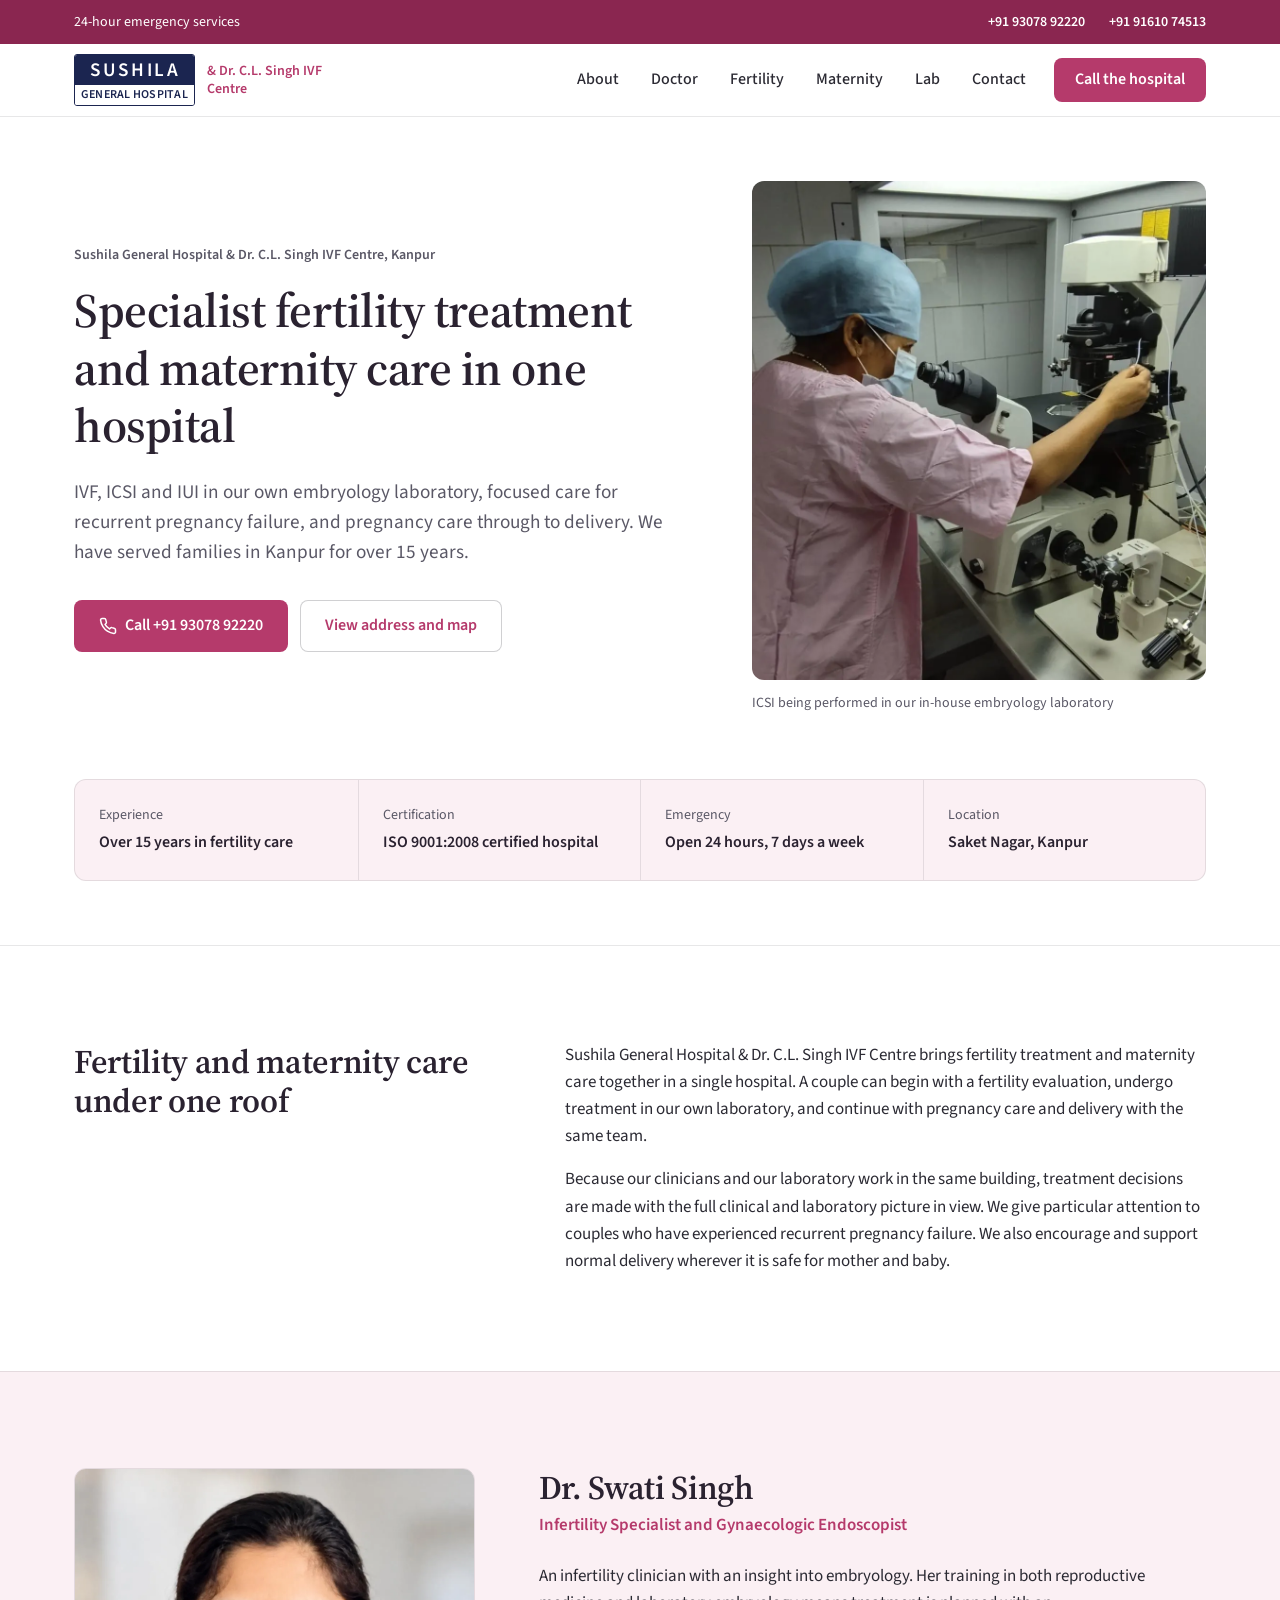
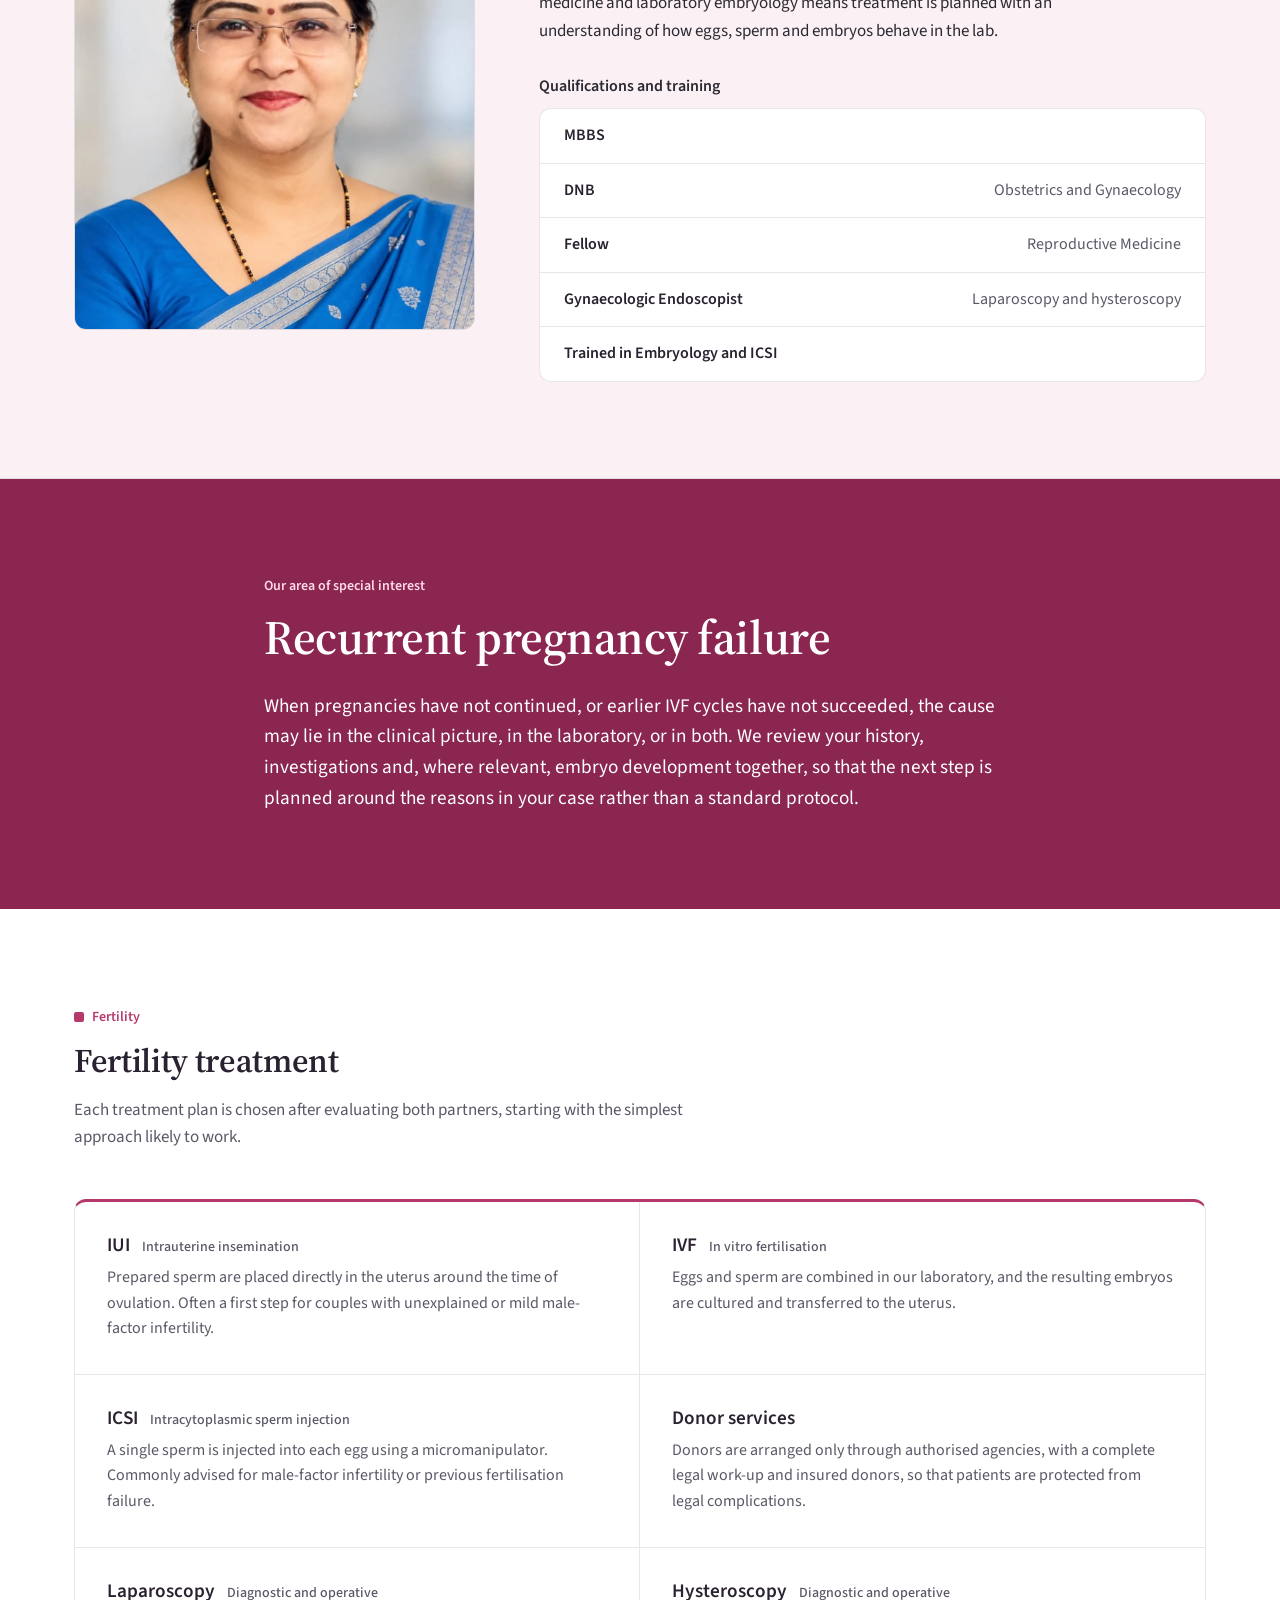
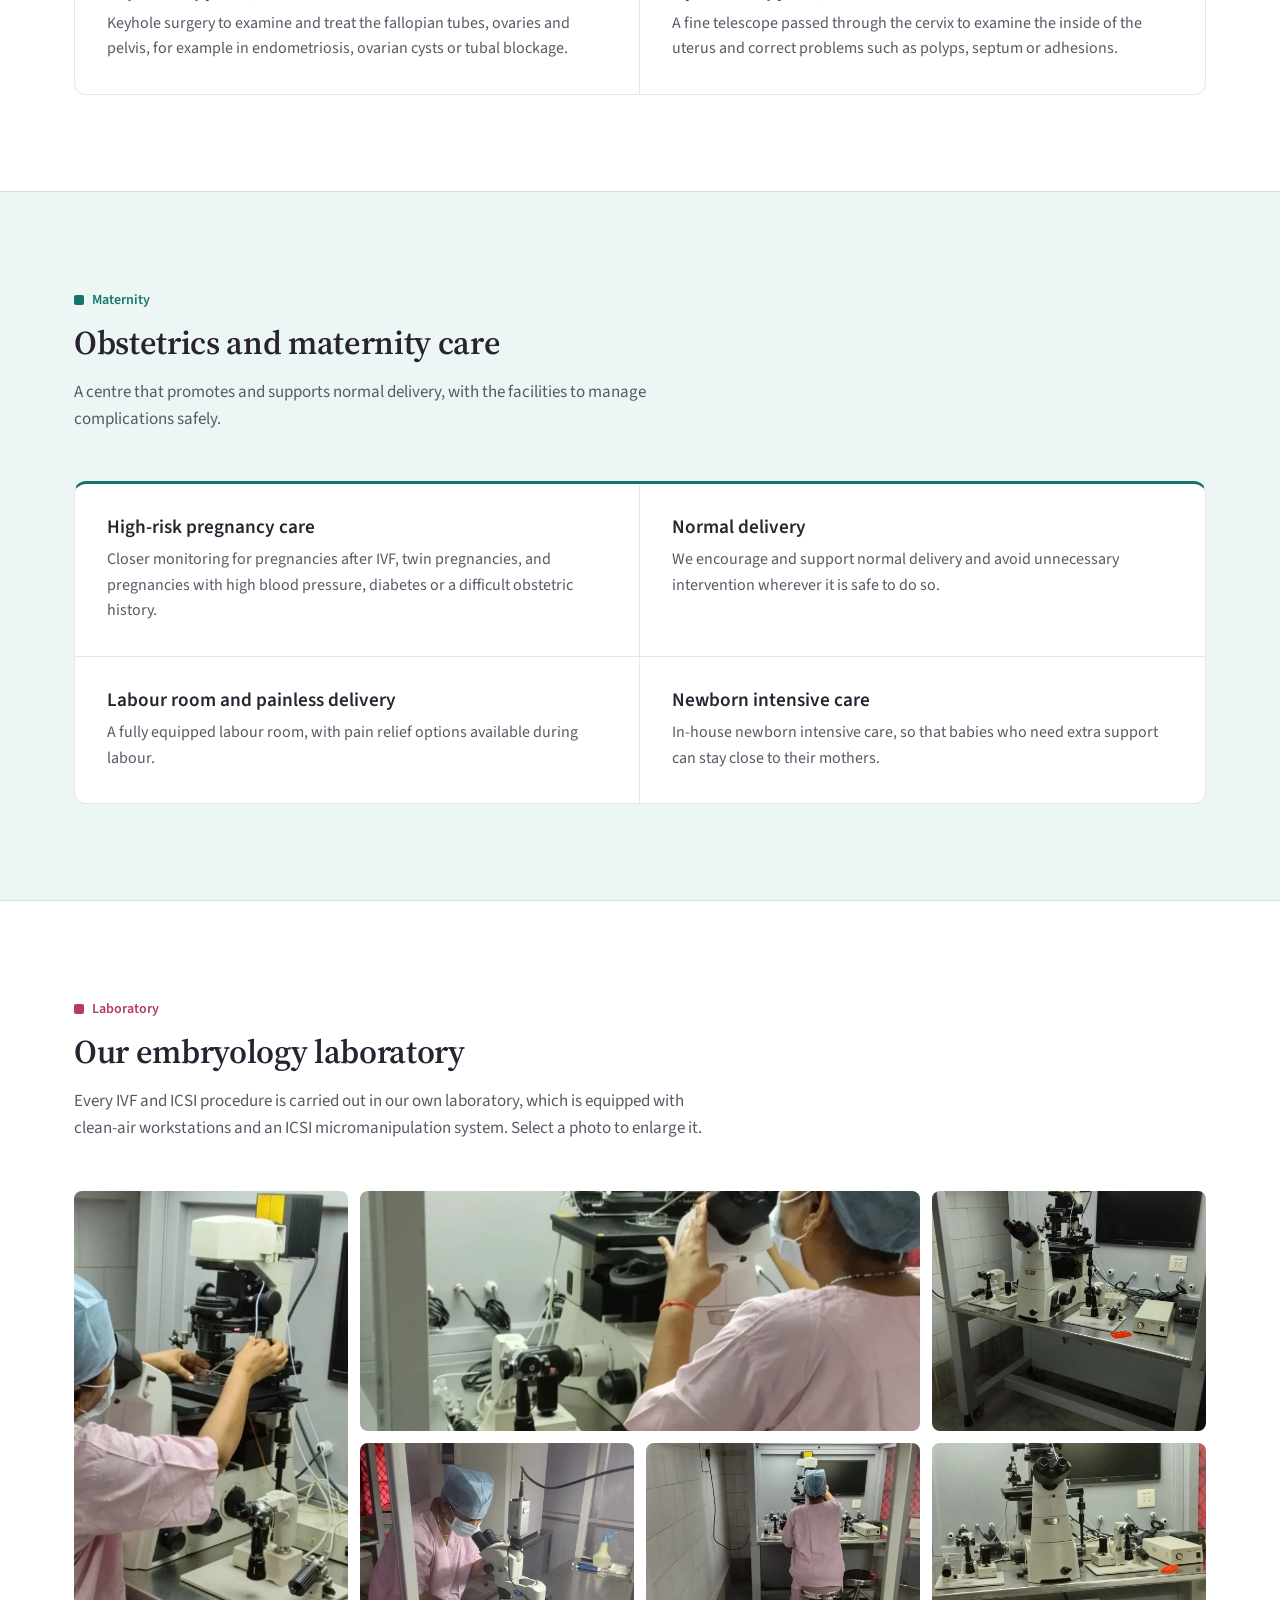
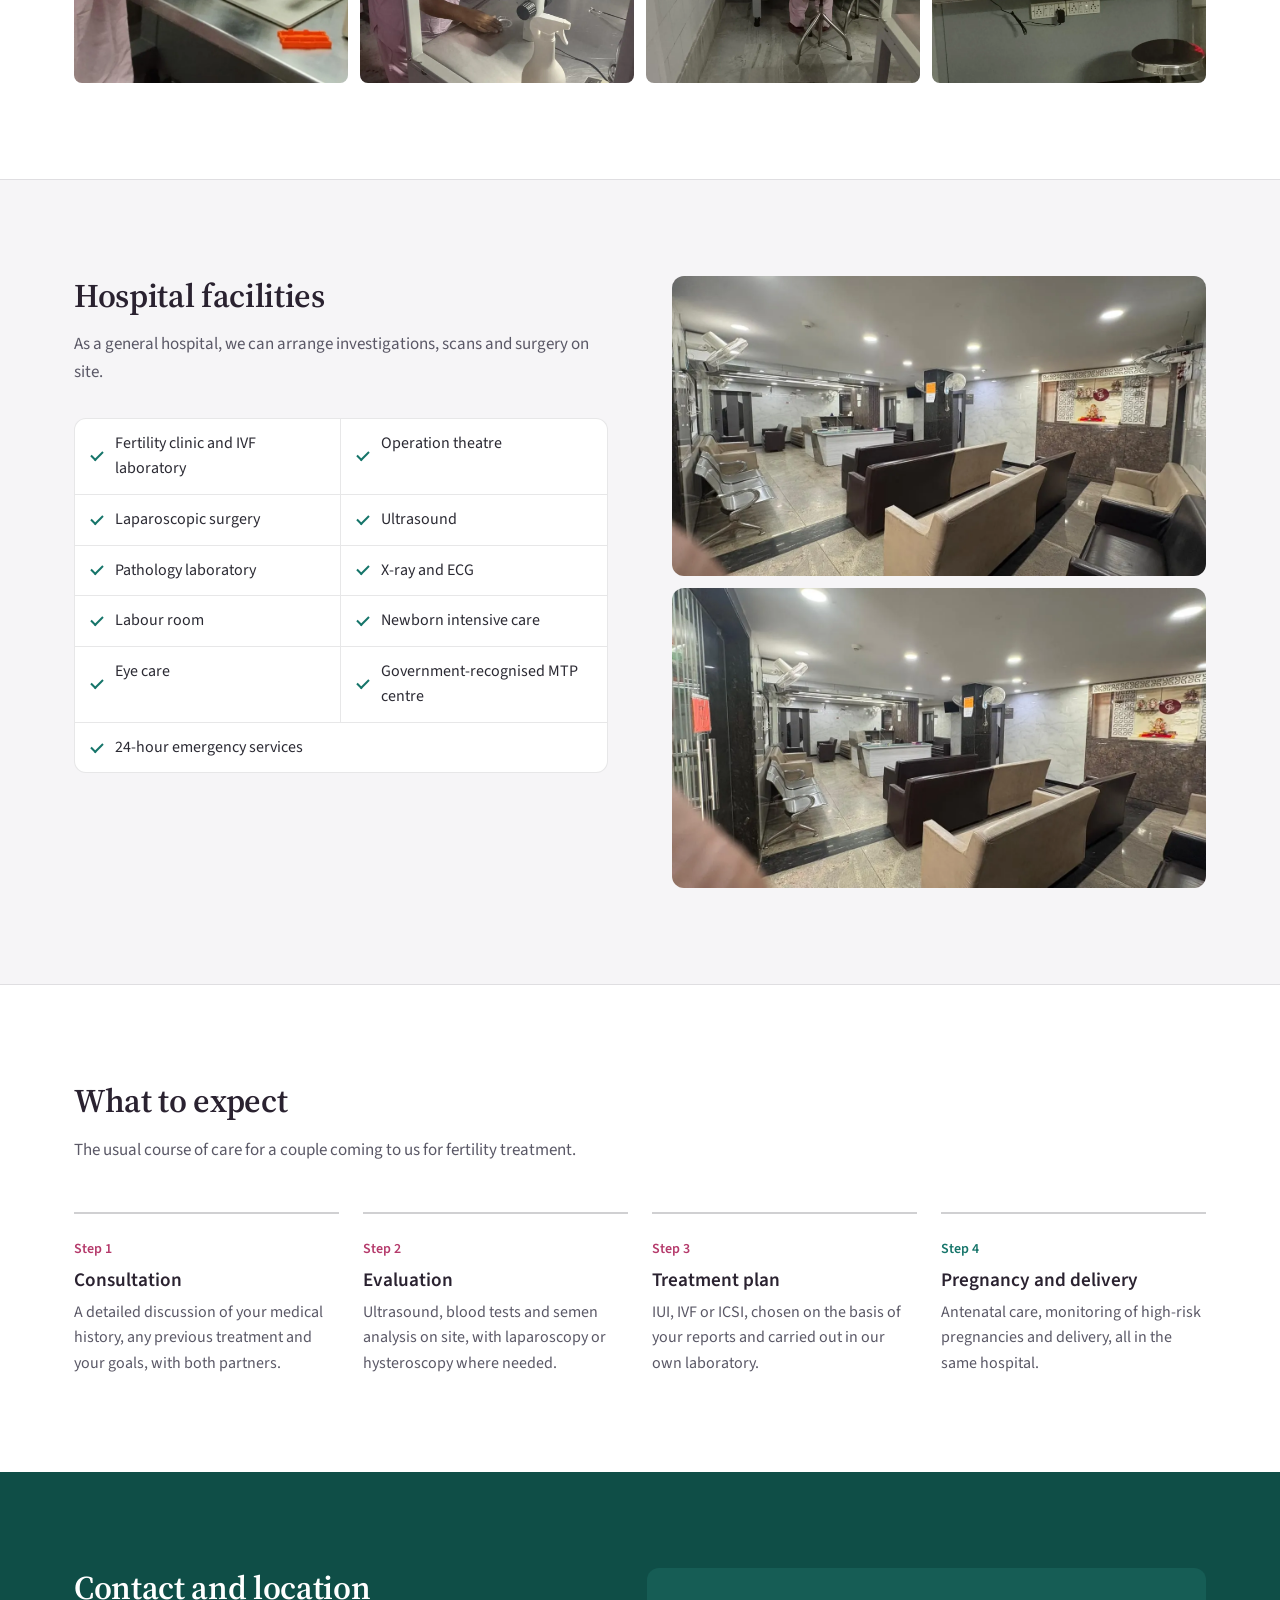
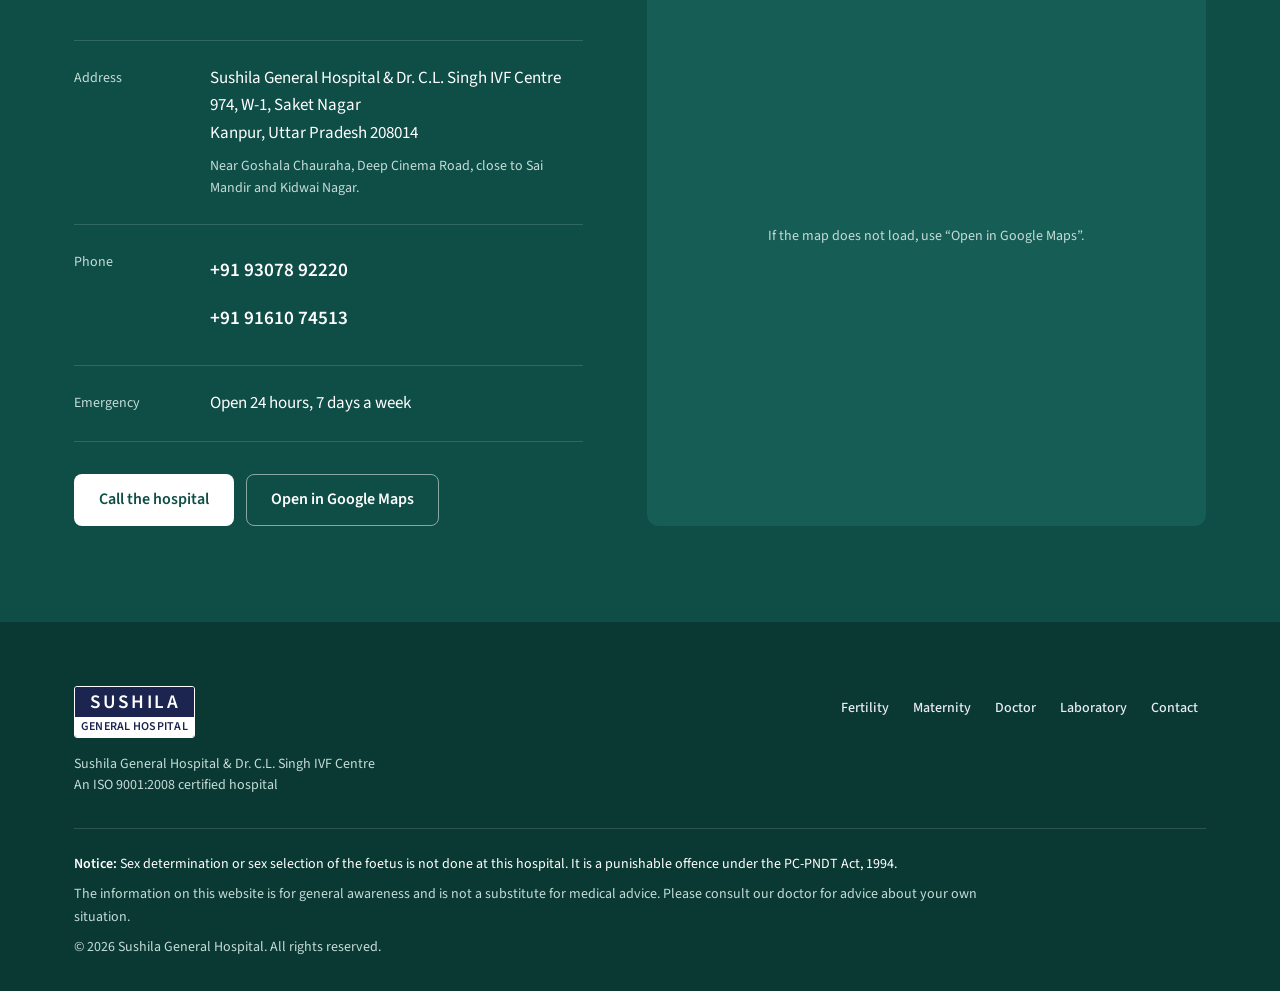
==== commit 1abdffd8: "Apply client colour scheme: pink for IVF, sea green for obstetrics Pink drives buttons, links, top b" ====
--- a/index.html
+++ b/index.html
@@ -5,7 +5,7 @@
   <meta name="viewport" content="width=device-width, initial-scale=1">
   <title>Sushila General Hospital &amp; Dr. C.L. Singh IVF Centre, Kanpur | IVF, ICSI, IUI and Maternity Care</title>
   <meta name="description" content="Fertility and maternity hospital in Saket Nagar, Kanpur. IVF, ICSI and IUI with an in-house embryology lab, care for recurrent pregnancy failure, laparoscopy, hysteroscopy, high-risk pregnancy care and normal delivery. ISO 9001:2008 certified, 24-hour emergency.">
-  <meta name="theme-color" content="#1b2550">
+  <meta name="theme-color" content="#8a2650">
   <link rel="canonical" href="https://aryankushwah4845.github.io/IVF/">
   <link rel="icon" href="assets/favicon.svg" type="image/svg+xml">
 
@@ -144,7 +144,7 @@
     </section>
 
     <!-- Doctor -->
-    <section class="section section-alt" id="doctor" aria-labelledby="doctor-title">
+    <section class="section section-ivf" id="doctor" aria-labelledby="doctor-title">
       <div class="wrap doctor">
         <figure class="doctor-photo">
           <picture>
@@ -218,7 +218,7 @@
     </section>
 
     <!-- Maternity -->
-    <section class="section section-alt" id="maternity" aria-labelledby="maternity-title">
+    <section class="section section-obs" id="maternity" aria-labelledby="maternity-title">
       <div class="wrap">
         <header class="section-head">
           <p class="tag tag-obs">Maternity</p>
--- a/assets/css/style.css
+++ b/assets/css/style.css
@@ -9,23 +9,26 @@
 
 :root {
   /* colour */
-  --navy: #1b2550;
-  --navy-hover: #111a3d;
-  --navy-deep: #141b3b;
-  --ink: #23283a;
-  --muted: #535a6c;
+  --navy: #1b2550;          /* logo only */
+  --heading: #2a2230;
+  --accent: #b53a6b;         /* pink: buttons, links, focus (IVF) */
+  --ink: #2b2a33;
+  --muted: #5a5866;
   --canvas: #ffffff;
-  --surface: #f4f5f8;
-  --border: rgba(27, 37, 80, 0.11);
-  --border-strong: rgba(27, 37, 80, 0.22);
+  --surface: #f6f5f7;
+  --border: rgba(43, 42, 51, 0.11);
+  --border-strong: rgba(43, 42, 51, 0.22);
 
   --ivf: #b53a6b;
-  --ivf-soft: #f9edf2;
+  --ivf-deep: #8a2650;
+  --ivf-soft: #fbf0f4;
   --obs: #16756a;
-  --obs-soft: #e8f3f1;
+  --obs-deep: #0f4e47;
+  --obs-darker: #0a3833;
+  --obs-soft: #ecf6f4;
 
   --on-dark: #e9ebf3;
-  --on-dark-muted: #b4bad0;
+  --on-dark-muted: #c5dcd8;
   --on-dark-border: rgba(255, 255, 255, 0.14);
 
   /* type */
@@ -51,7 +54,7 @@
 
   --radius: 8px;
   --radius-lg: 12px;
-  --shadow-soft: 0 2px 12px rgba(27, 37, 80, 0.06);
+  --shadow-soft: 0 2px 12px rgba(43, 42, 51, 0.06);
 
   --header-h: 72px;
 }
@@ -69,8 +72,8 @@
   -webkit-font-smoothing: antialiased;
 }
 img { max-width: 100%; height: auto; display: block; }
-a { color: var(--navy); text-underline-offset: 3px; }
-h1, h2, h3 { margin: 0; color: var(--navy); line-height: var(--leading-tight); }
+a { color: var(--accent); text-underline-offset: 3px; }
+h1, h2, h3 { margin: 0; color: var(--heading); line-height: var(--leading-tight); }
 h1, h2 { font-family: var(--font-serif); font-weight: var(--w-semibold); letter-spacing: -0.01em; }
 h1 { font-size: clamp(2.074rem, 1.4rem + 2.6vw, var(--text-h1)); }
 h2 { font-size: clamp(1.728rem, 1.3rem + 1.4vw, var(--text-h2)); }
@@ -82,9 +85,9 @@
 .wrap { width: 100%; max-width: 1180px; margin: 0 auto; padding: 0 var(--s3); }
 .sr-only { position: absolute; width: 1px; height: 1px; padding: 0; margin: -1px; overflow: hidden; clip: rect(0 0 0 0); white-space: nowrap; border: 0; }
 
-.skip { position: absolute; left: -9999px; top: 8px; z-index: 100; background: var(--navy); color: #fff; padding: 10px 16px; border-radius: var(--radius); font-weight: var(--w-semibold); }
+.skip { position: absolute; left: -9999px; top: 8px; z-index: 100; background: var(--accent); color: #fff; padding: 10px 16px; border-radius: var(--radius); font-weight: var(--w-semibold); }
 .skip:focus { left: 8px; }
-:focus-visible { outline: 3px solid var(--navy); outline-offset: 3px; border-radius: 4px; }
+:focus-visible { outline: 3px solid var(--accent); outline-offset: 3px; border-radius: 4px; }
 
 /* ---------- Buttons ---------- */
 .btn {
@@ -96,18 +99,18 @@
 }
 .btn svg { width: 18px; height: 18px; flex: none; fill: none; stroke: currentColor; stroke-width: 2; stroke-linecap: round; stroke-linejoin: round; }
 .btn-lg { min-height: 52px; padding: 14px 24px; }
-.btn-primary { background: var(--navy); color: #fff; }
-.btn-primary:hover { background: var(--navy-hover); }
-.btn-secondary { background: var(--canvas); color: var(--navy); border-color: var(--border-strong); }
-.btn-secondary:hover { border-color: var(--navy); }
-.btn-light { background: #fff; color: var(--navy); }
+.btn-primary { background: var(--ivf); color: #fff; }
+.btn-primary:hover { background: var(--ivf-deep); }
+.btn-secondary { background: var(--canvas); color: var(--ivf); border-color: var(--border-strong); }
+.btn-secondary:hover { border-color: var(--ivf); }
+.btn-light { background: #fff; color: var(--obs-deep); }
 .btn-light:hover { background: var(--surface); }
 .btn-outline-light { color: #fff; border-color: rgba(255, 255, 255, 0.5); }
 .btn-outline-light:hover { border-color: #fff; }
 .contact :focus-visible, .focus :focus-visible, .site-footer :focus-visible, .utility :focus-visible { outline-color: #fff; }
 
 /* ---------- Utility bar ---------- */
-.utility { background: var(--navy-deep); color: var(--on-dark); font-size: var(--text-secondary); }
+.utility { background: var(--ivf-deep); color: #fff; font-size: var(--text-secondary); }
 .utility-inner { display: flex; justify-content: space-between; align-items: center; gap: var(--s2); min-height: 44px; }
 .utility p { margin: 0; }
 .utility-phones { display: flex; gap: var(--s3); }
@@ -119,7 +122,7 @@
 .brand-mark { display: inline-flex; flex-direction: column; border: 1px solid var(--navy); border-radius: 3px; overflow: hidden; line-height: 1; }
 .brand-mark-top { background: var(--navy); color: #fff; font: var(--w-semibold) 1.2rem/1 var(--font-sans); letter-spacing: 0.14em; padding: 6px 10px 5px 12px; text-align: center; }
 .brand-mark-bottom { background: #fff; color: var(--navy); font: var(--w-semibold) var(--text-meta)/1 var(--font-sans); letter-spacing: 0.02em; padding: 4px 6px; text-align: center; white-space: nowrap; }
-.brand-sub { font-size: var(--text-secondary); font-weight: var(--w-semibold); color: var(--navy); line-height: 1.3; max-width: 9.5em; }
+.brand-sub { font-size: var(--text-secondary); font-weight: var(--w-semibold); color: var(--ivf); line-height: 1.3; max-width: 9.5em; }
 .brand-mark-footer { border-color: #fff; }
 
 /* ---------- Header ---------- */
@@ -130,14 +133,14 @@
   display: inline-flex; align-items: center; min-height: 44px; padding: 0 12px;
   color: var(--ink); text-decoration: none; font-weight: var(--w-medium); border-radius: var(--radius);
 }
-.nav > a:not(.btn):hover { color: var(--navy); background: var(--surface); }
+.nav > a:not(.btn):hover { color: var(--ivf); background: var(--ivf-soft); }
 .nav-call { margin-left: var(--s1); }
 .nav-toggle {
   display: none; width: 44px; height: 44px; padding: 0; cursor: pointer;
   background: var(--canvas); border: 1px solid var(--border-strong); border-radius: var(--radius);
   flex-direction: column; align-items: center; justify-content: center; gap: 5px;
 }
-.nav-toggle .bar { width: 20px; height: 2px; background: var(--navy); border-radius: 2px; transition: transform .2s ease, opacity .2s ease; }
+.nav-toggle .bar { width: 20px; height: 2px; background: var(--ivf); border-radius: 2px; transition: transform .2s ease, opacity .2s ease; }
 .nav-toggle[aria-expanded="true"] .bar:nth-child(2) { transform: translateY(7px) rotate(45deg); }
 .nav-toggle[aria-expanded="true"] .bar:nth-child(3) { opacity: 0; }
 .nav-toggle[aria-expanded="true"] .bar:nth-child(4) { transform: translateY(-7px) rotate(-45deg); }
@@ -156,16 +159,18 @@
 
 .facts {
   margin: var(--s6) 0 0; display: grid; grid-template-columns: repeat(4, 1fr);
-  background: var(--surface); border: 1px solid var(--border); border-radius: var(--radius-lg);
+  background: var(--ivf-soft); border: 1px solid var(--border); border-radius: var(--radius-lg);
 }
 .facts > div { padding: var(--s3); border-left: 1px solid var(--border); }
 .facts > div:first-child { border-left: 0; }
 .facts dt { font-size: var(--text-secondary); color: var(--muted); margin-bottom: 4px; }
-.facts dd { margin: 0; font-weight: var(--w-semibold); color: var(--navy); }
+.facts dd { margin: 0; font-weight: var(--w-semibold); color: var(--heading); }
 
 /* ---------- Sections ---------- */
 .section { padding: var(--s7) 0; }
 .section-alt { background: var(--surface); border-top: 1px solid var(--border); border-bottom: 1px solid var(--border); }
+.section-ivf { background: var(--ivf-soft); border-top: 1px solid var(--border); border-bottom: 1px solid var(--border); }
+.section-obs { background: var(--obs-soft); border-top: 1px solid var(--border); border-bottom: 1px solid var(--border); }
 .section-head { max-width: 44rem; margin-bottom: var(--s5); }
 .section-head h2 { margin-bottom: var(--s2); }
 .section-lead { font-size: 1.0625rem; color: var(--muted); max-width: 40rem; }
@@ -195,15 +200,15 @@
 }
 .quals li { display: flex; flex-wrap: wrap; justify-content: space-between; gap: 4px var(--s2); padding: 14px var(--s3); border-top: 1px solid var(--border); }
 .quals li:first-child { border-top: 0; }
-.q-name { font-weight: var(--w-semibold); color: var(--navy); }
+.q-name { font-weight: var(--w-semibold); color: var(--heading); }
 .q-detail { color: var(--muted); }
 
 /* ---------- Focus band (single bold element) ---------- */
-.focus { background: var(--navy); color: var(--on-dark); padding: var(--s7) 0; }
+.focus { background: var(--ivf-deep); color: #fff; padding: var(--s7) 0; }
 .focus-inner { max-width: 50rem; }
-.focus-label { font-size: var(--text-secondary); font-weight: var(--w-semibold); color: #f2c3d6; margin-bottom: 12px; }
+.focus-label { font-size: var(--text-secondary); font-weight: var(--w-semibold); color: #ffd9e7; margin-bottom: 12px; }
 .focus h2 { color: #fff; font-size: clamp(2.074rem, 1.5rem + 2vw, var(--text-h1)); margin-bottom: var(--s3); }
-.focus p:last-child { font-size: var(--text-lead); line-height: 1.6; color: var(--on-dark); }
+.focus p:last-child { font-size: var(--text-lead); line-height: 1.6; color: #fff; }
 
 /* ---------- Services (L1 panel with hairlines) ---------- */
 .services {
@@ -260,7 +265,7 @@
 .steps p { color: var(--muted); }
 
 /* ---------- Contact ---------- */
-.contact { background: var(--navy-deep); color: var(--on-dark); padding: var(--s7) 0; }
+.contact { background: var(--obs-deep); color: #fff; padding: var(--s7) 0; }
 .contact h2 { color: #fff; margin-bottom: var(--s4); }
 .contact-grid { display: grid; grid-template-columns: 1fr 1.1fr; gap: var(--s6); align-items: stretch; }
 .contact-list { margin: 0 0 var(--s4); }
@@ -273,12 +278,12 @@
 .phones a { color: #fff; font-weight: var(--w-semibold); font-size: var(--text-lead); text-decoration: none; display: inline-flex; min-height: 44px; align-items: center; width: fit-content; }
 .phones a:hover { text-decoration: underline; }
 .contact-actions { display: flex; flex-wrap: wrap; gap: 12px; }
-.map { position: relative; border-radius: var(--radius-lg); overflow: hidden; min-height: 420px; background: #232c56; }
+.map { position: relative; border-radius: var(--radius-lg); overflow: hidden; min-height: 420px; background: #165d55; }
 .map iframe { position: relative; z-index: 1; width: 100%; height: 100%; min-height: 420px; border: 0; display: block; }
 .map-fallback { position: absolute; inset: auto 0 50% 0; text-align: center; color: var(--on-dark-muted); font-size: var(--text-secondary); padding: 0 var(--s3); }
 
 /* ---------- Footer ---------- */
-.site-footer { background: #0e1430; color: var(--on-dark-muted); padding: var(--s6) 0 var(--s4); font-size: var(--text-secondary); }
+.site-footer { background: var(--obs-darker); color: var(--on-dark-muted); padding: var(--s6) 0 var(--s4); font-size: var(--text-secondary); }
 .footer-top { display: flex; justify-content: space-between; align-items: flex-start; gap: var(--s4); flex-wrap: wrap; padding-bottom: var(--s4); border-bottom: 1px solid var(--on-dark-border); }
 .footer-brand p { margin-top: var(--s2); line-height: 1.5; }
 .footer-nav { display: flex; flex-wrap: wrap; gap: 4px var(--s1); }
@@ -286,14 +291,14 @@
 .footer-nav a:hover { text-decoration: underline; }
 .footer-legal { padding-top: var(--s3); display: grid; gap: var(--s1); }
 .footer-legal p { margin: 0; max-width: 60rem; }
-.notice { color: var(--on-dark); }
+.notice { color: #fff; }
 .notice strong { color: #fff; font-weight: var(--w-semibold); }
 
 /* ---------- Floating call (mobile) ---------- */
 .fab-call {
   display: none; position: fixed; right: 16px; bottom: 16px; z-index: 40;
-  width: 56px; height: 56px; border-radius: 50%; background: var(--navy); color: #fff;
-  align-items: center; justify-content: center; box-shadow: 0 4px 16px rgba(20, 27, 59, 0.3);
+  width: 56px; height: 56px; border-radius: 50%; background: var(--ivf); color: #fff;
+  align-items: center; justify-content: center; box-shadow: 0 4px 16px rgba(138, 38, 80, 0.3);
 }
 .fab-call svg { width: 24px; height: 24px; fill: none; stroke: currentColor; stroke-width: 2; stroke-linecap: round; stroke-linejoin: round; }
 
@@ -302,7 +307,7 @@
 .lightbox::backdrop { background: rgba(10, 14, 33, 0.9); }
 .lightbox img { max-width: 100%; max-height: 78vh; margin: 0 auto; border-radius: var(--radius); }
 .lightbox-caption { color: #fff; text-align: center; margin: 12px 0; }
-.lightbox-close { display: block; margin: 0 auto; min-height: 44px; padding: 10px 20px; border: 0; border-radius: var(--radius); background: #fff; color: var(--navy); font: var(--w-semibold) var(--text-body)/1 var(--font-sans); cursor: pointer; }
+.lightbox-close { display: block; margin: 0 auto; min-height: 44px; padding: 10px 20px; border: 0; border-radius: var(--radius); background: #fff; color: var(--ivf); font: var(--w-semibold) var(--text-body)/1 var(--font-sans); cursor: pointer; }
 .lightbox-close:focus-visible { outline-color: #fff; }
 
 /* =============================================================
@@ -319,7 +324,7 @@
     display: none; position: absolute; left: 0; right: 0; top: 100%;
     flex-direction: column; align-items: stretch; gap: 0;
     background: var(--canvas); border-bottom: 1px solid var(--border);
-    padding: var(--s1) var(--s3) var(--s3); box-shadow: 0 12px 24px rgba(27, 37, 80, 0.06);
+    padding: var(--s1) var(--s3) var(--s3); box-shadow: 0 12px 24px rgba(43, 42, 51, 0.06);
   }
   .nav.open { display: flex; }
   .nav > a:not(.btn) { min-height: 48px; padding: 0; border-bottom: 1px solid var(--border); border-radius: 0; }
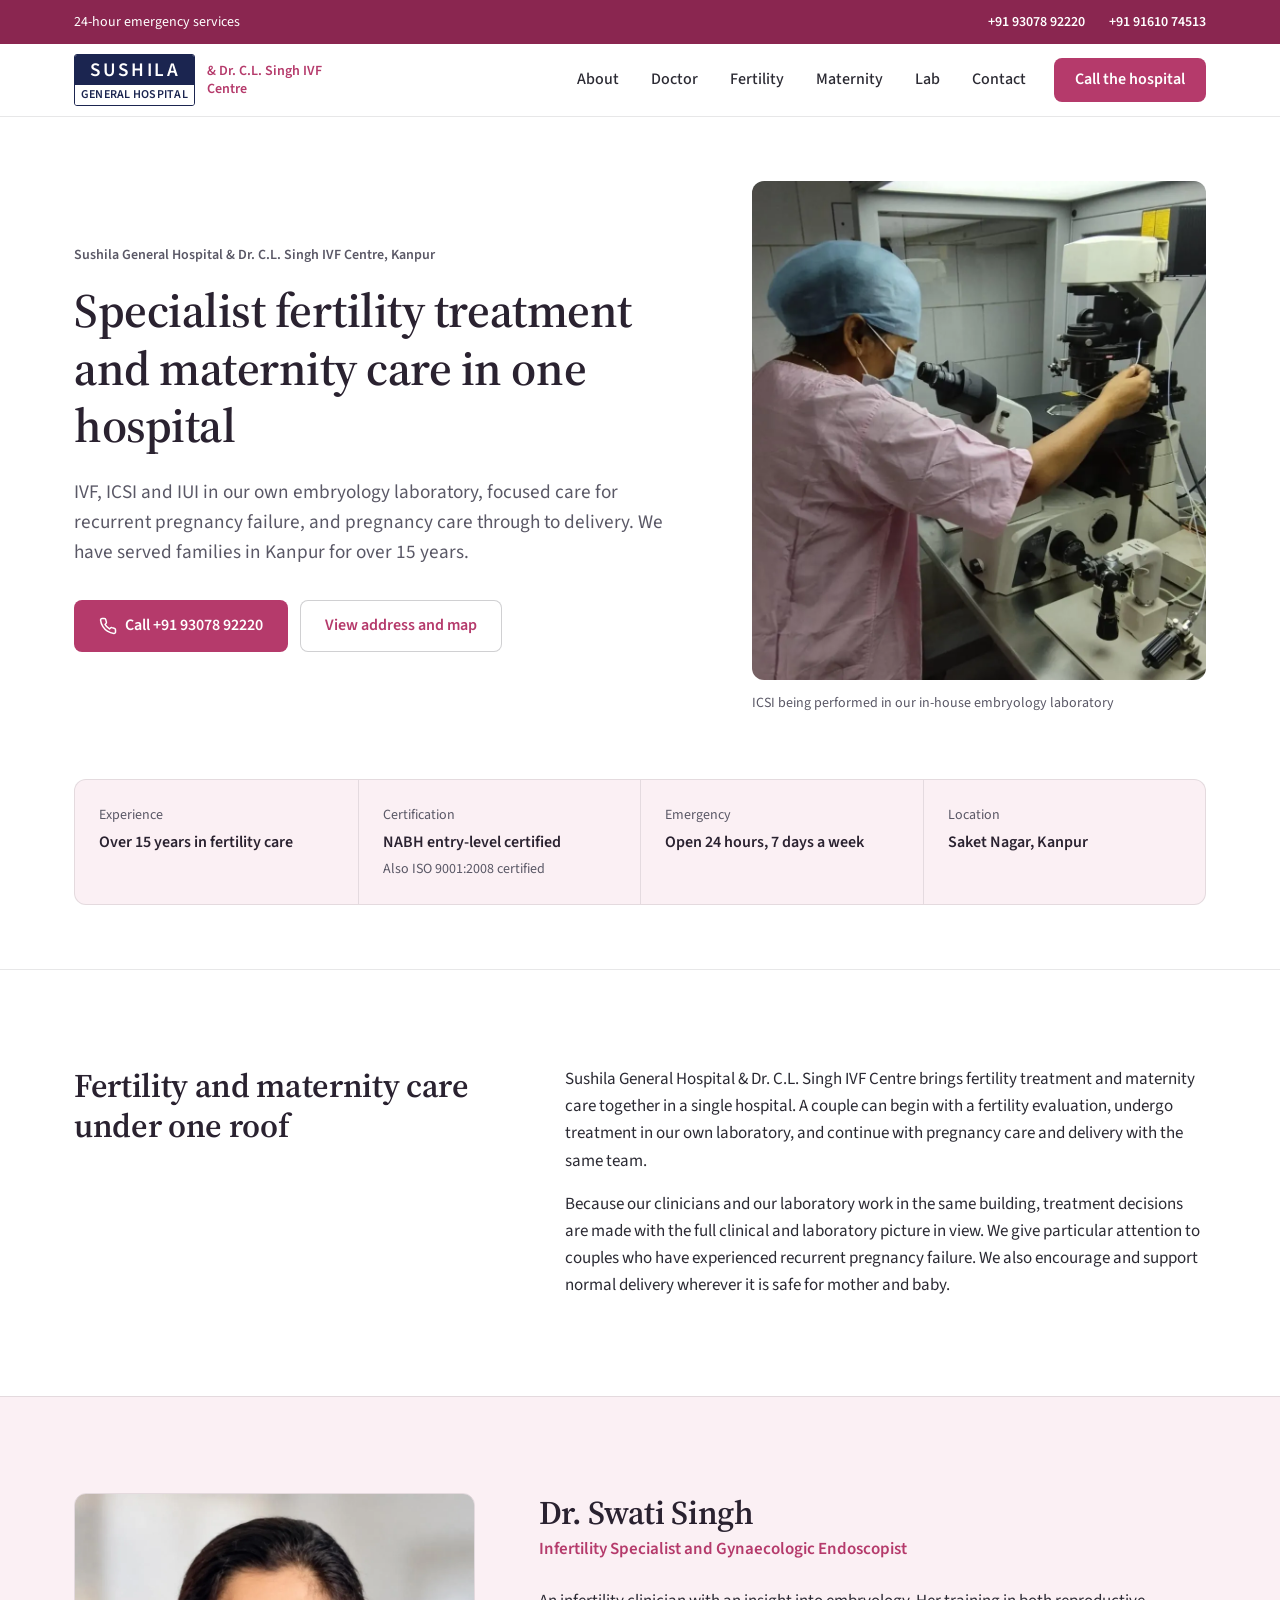
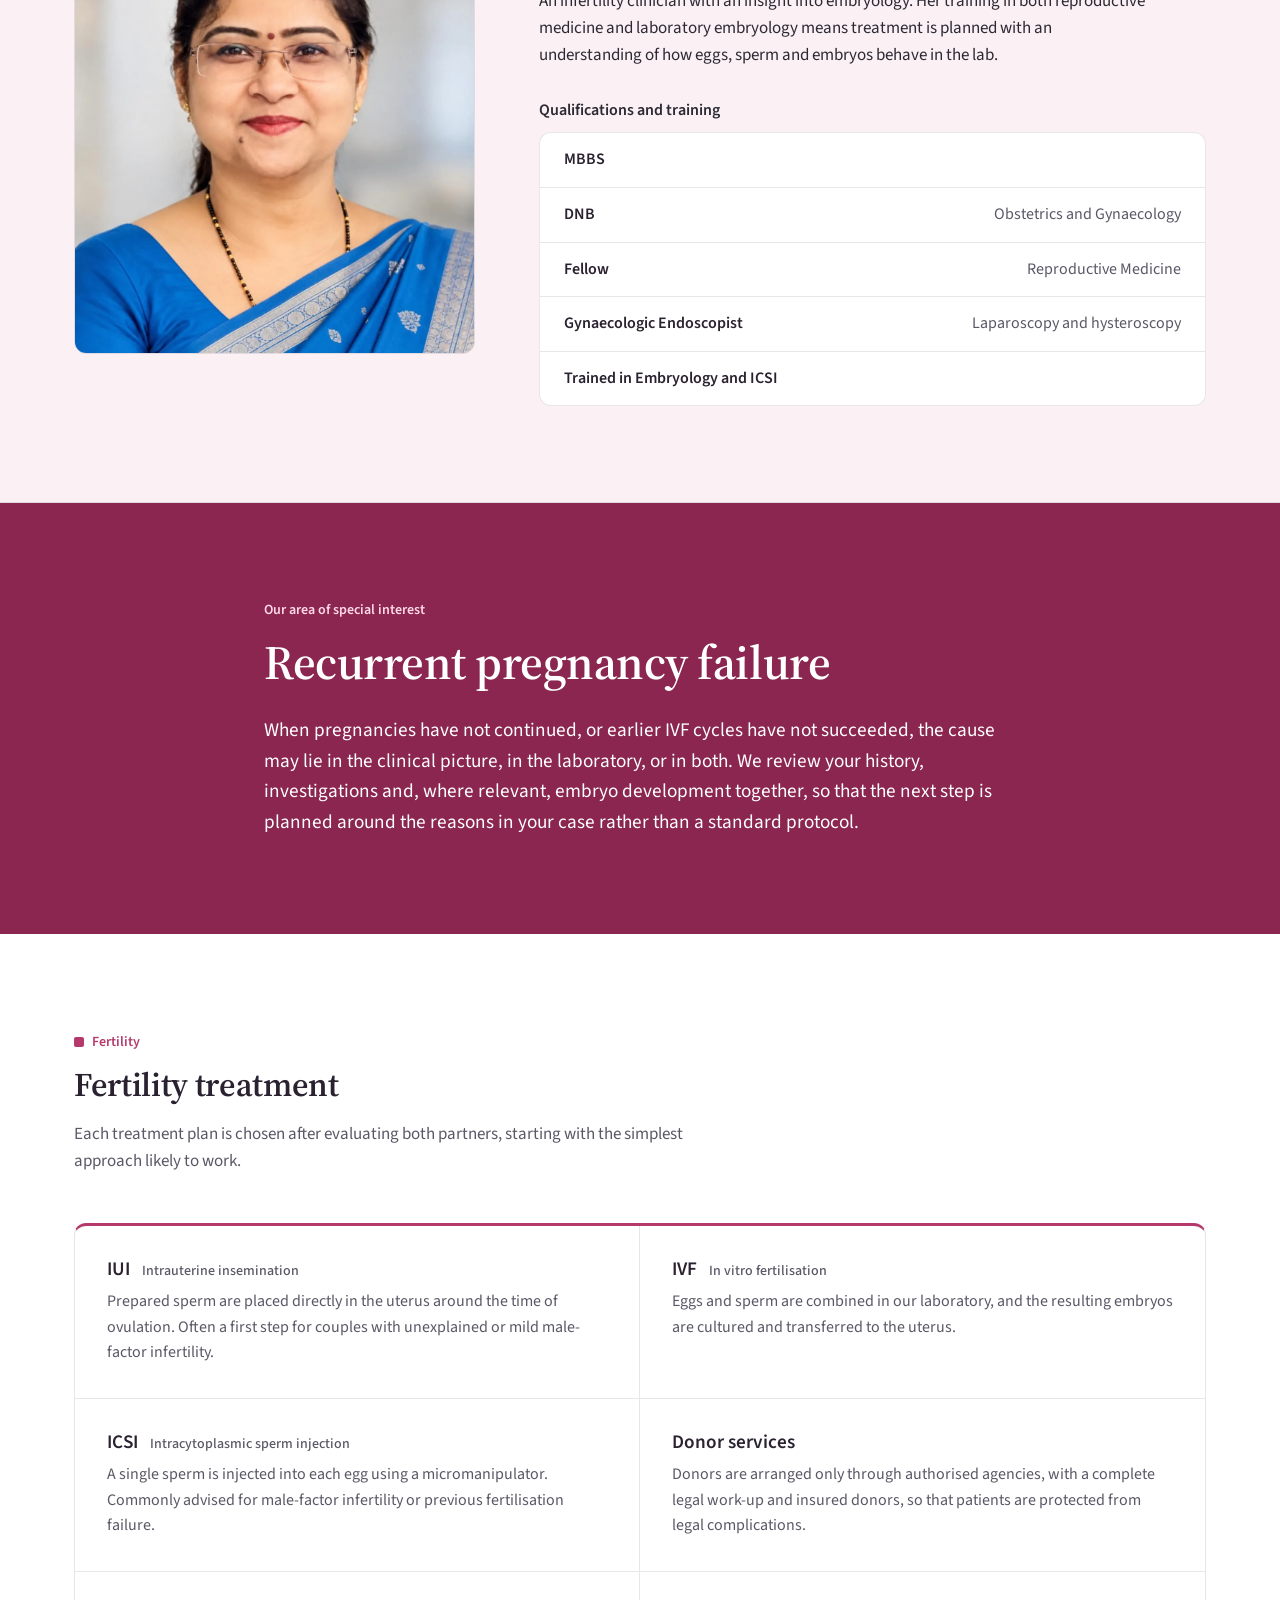
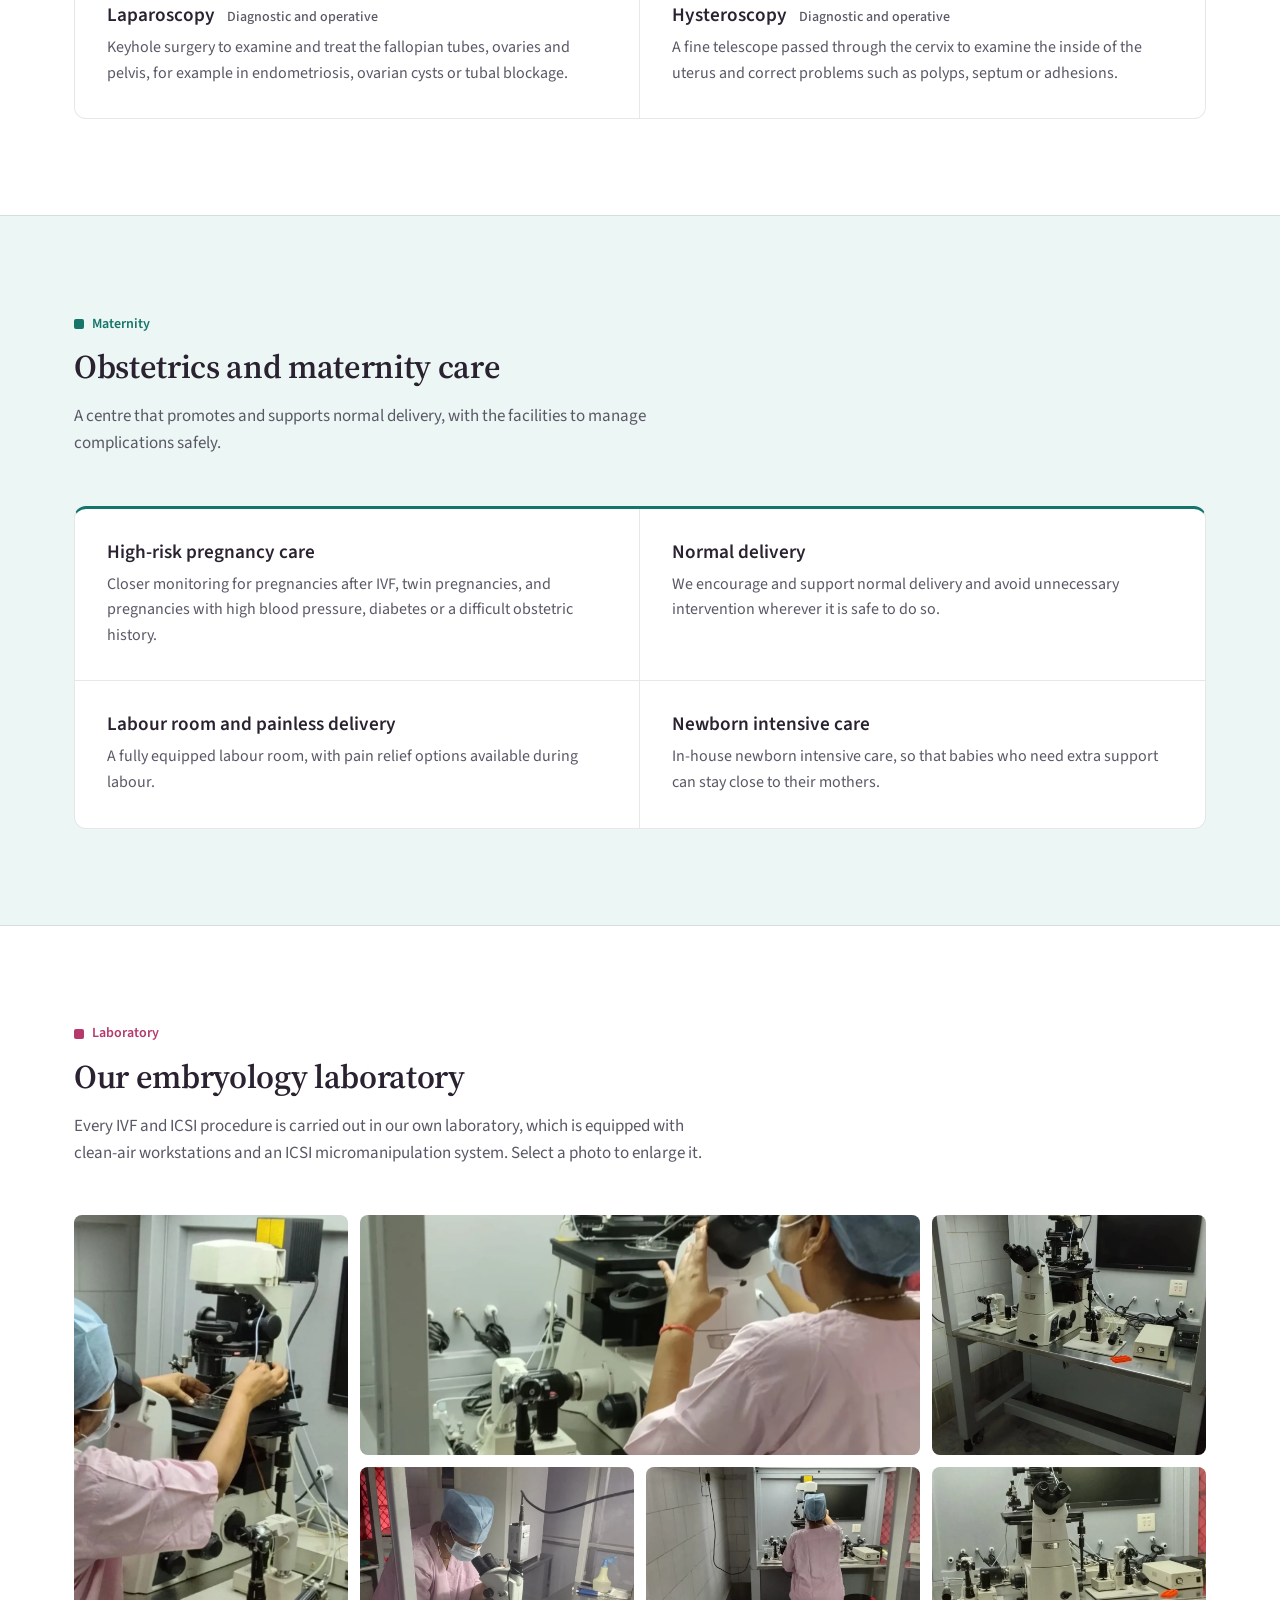
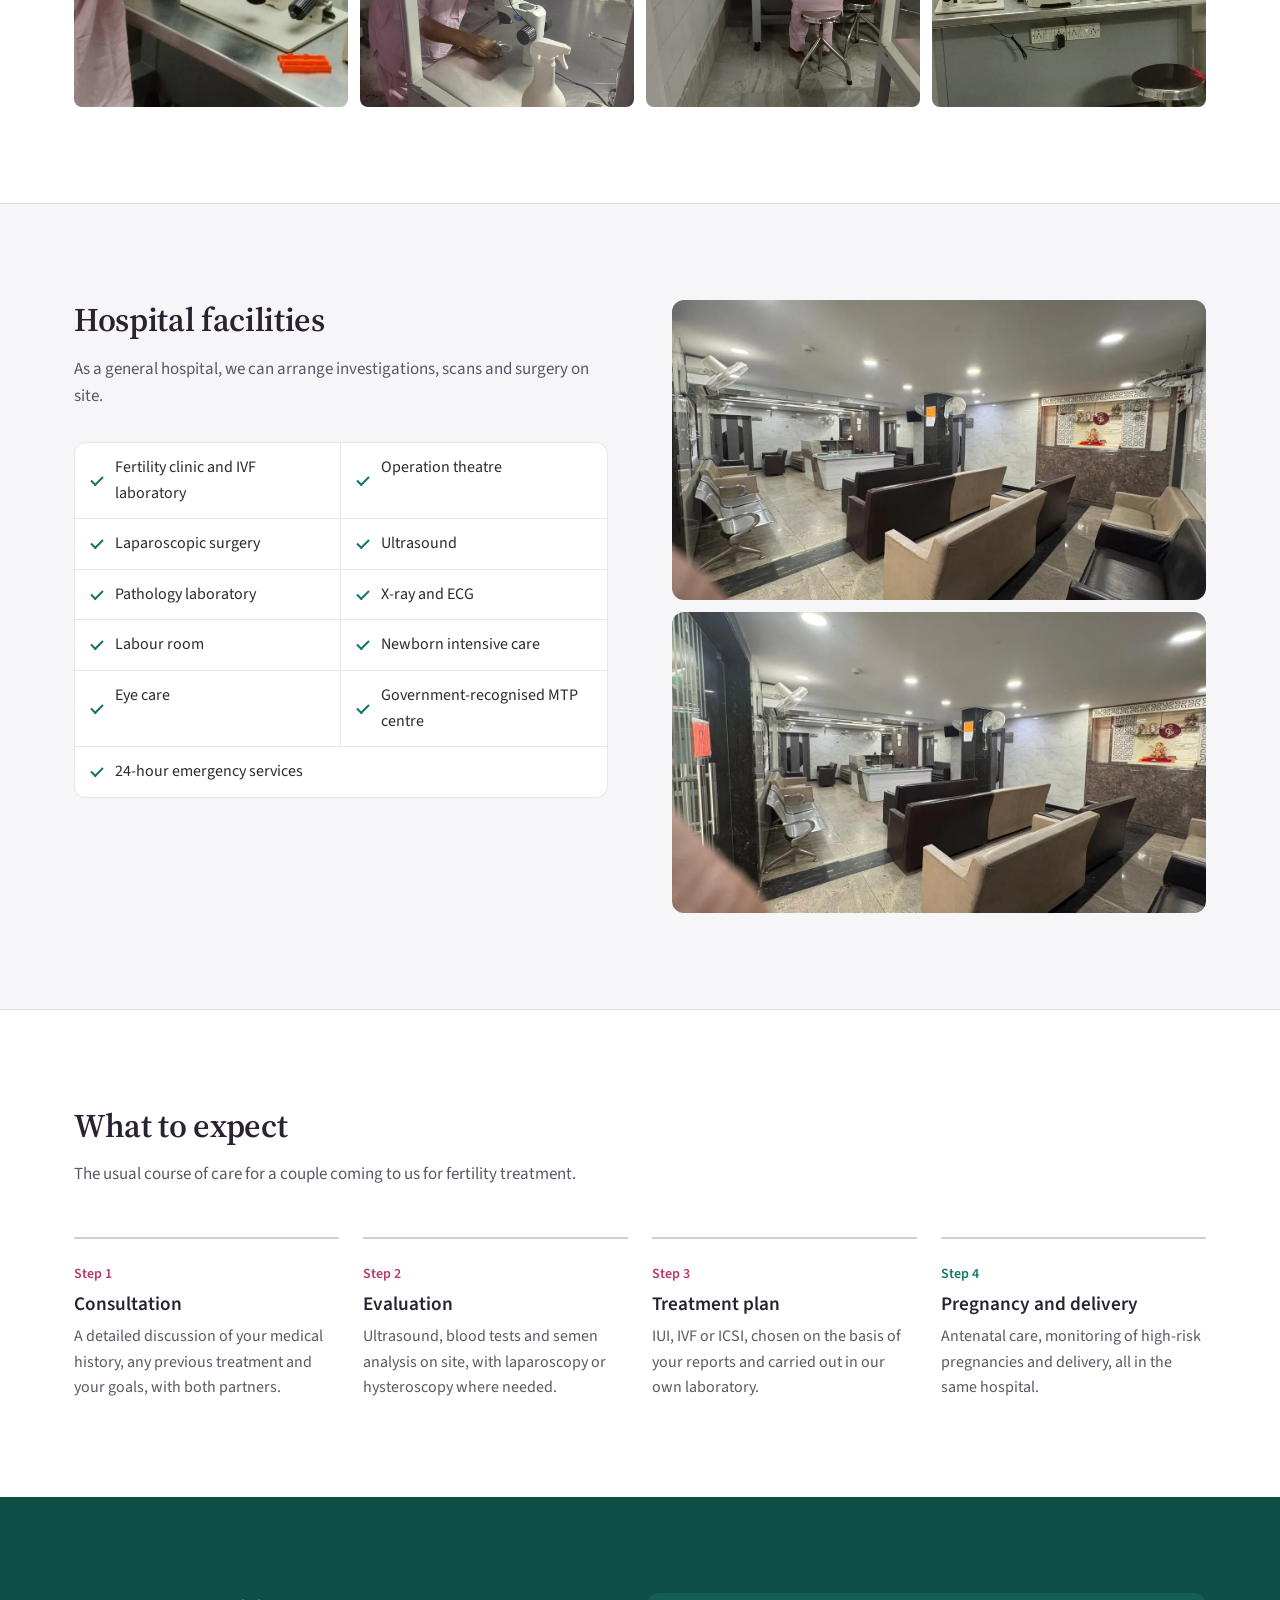
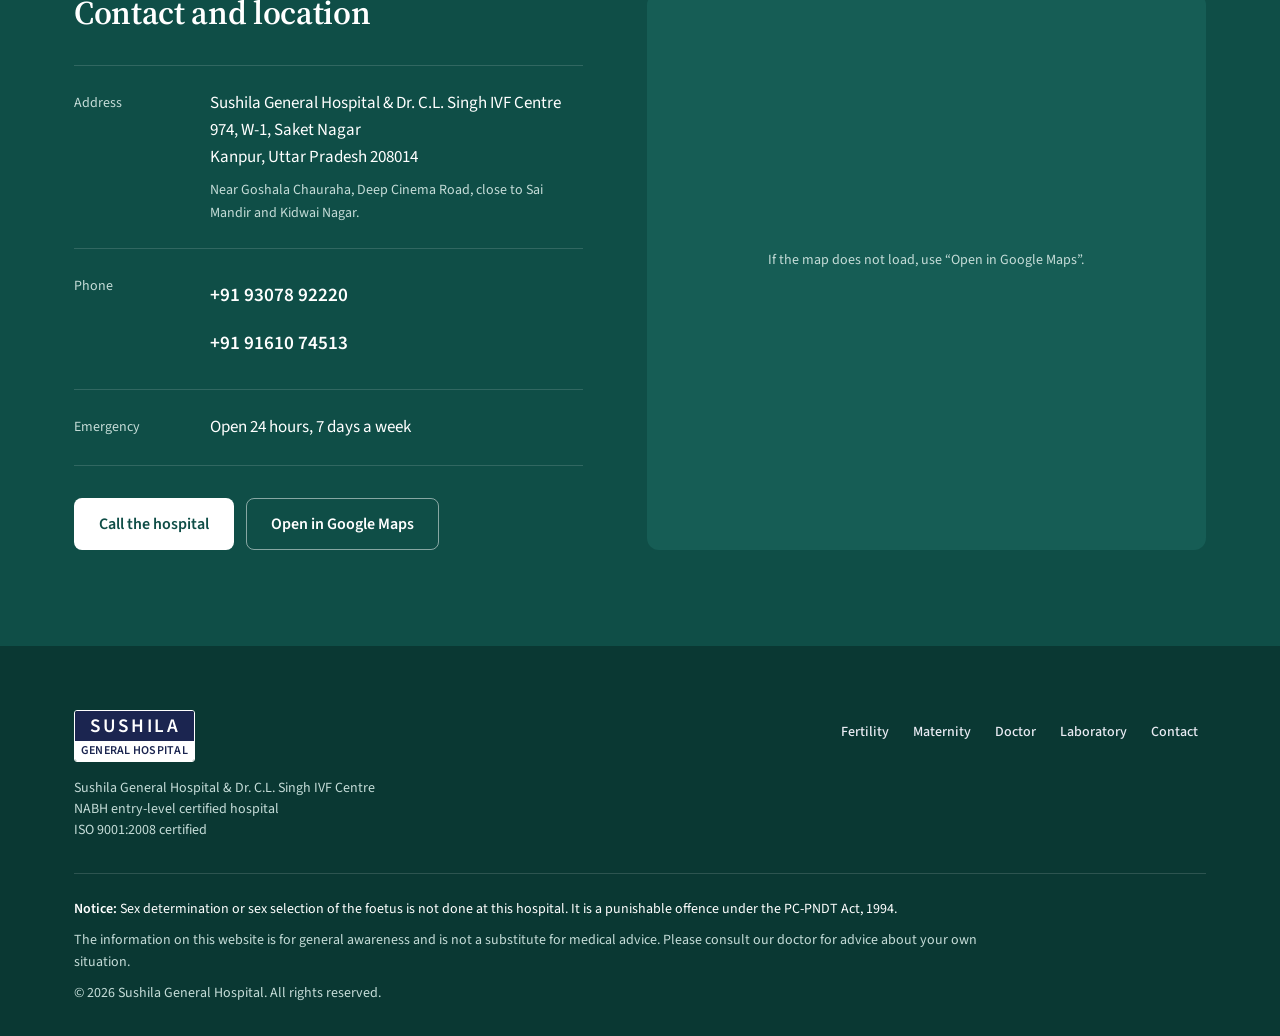
==== commit b842134a: "Add NABH entry-level certification Co-Authored-By: Claude Opus 5.5 <noreply@anthropic.com> Claude-Se" ====
--- a/index.html
+++ b/index.html
@@ -4,7 +4,7 @@
   <meta charset="utf-8">
   <meta name="viewport" content="width=device-width, initial-scale=1">
   <title>Sushila General Hospital &amp; Dr. C.L. Singh IVF Centre, Kanpur | IVF, ICSI, IUI and Maternity Care</title>
-  <meta name="description" content="Fertility and maternity hospital in Saket Nagar, Kanpur. IVF, ICSI and IUI with an in-house embryology lab, care for recurrent pregnancy failure, laparoscopy, hysteroscopy, high-risk pregnancy care and normal delivery. ISO 9001:2008 certified, 24-hour emergency.">
+  <meta name="description" content="Fertility and maternity hospital in Saket Nagar, Kanpur. IVF, ICSI and IUI with an in-house embryology lab, care for recurrent pregnancy failure, laparoscopy, hysteroscopy, high-risk pregnancy care and normal delivery. NABH entry-level certified, 24-hour emergency.">
   <meta name="theme-color" content="#8a2650">
   <link rel="canonical" href="https://aryankushwah4845.github.io/IVF/">
   <link rel="icon" href="assets/favicon.svg" type="image/svg+xml">
@@ -49,6 +49,7 @@
     },
     "telephone": ["+91-9307892220", "+91-9161074513"],
     "isAcceptingNewPatients": true,
+    "hasCredential": {"@type": "EducationalOccupationalCredential", "name": "NABH Entry-Level Certification", "recognizedBy": {"@type": "Organization", "name": "National Accreditation Board for Hospitals & Healthcare Providers (NABH)"}},
     "openingHours": "Mo-Su 00:00-23:59"
   }
   </script>
@@ -125,7 +126,7 @@
       <div class="wrap">
         <dl class="facts" aria-label="Hospital at a glance">
           <div><dt>Experience</dt><dd>Over 15 years in fertility care</dd></div>
-          <div><dt>Certification</dt><dd>ISO 9001:2008 certified hospital</dd></div>
+          <div><dt>Certification</dt><dd>NABH entry-level certified<span class="facts-sub">Also ISO 9001:2008 certified</span></dd></div>
           <div><dt>Emergency</dt><dd>Open 24 hours, 7 days a week</dd></div>
           <div><dt>Location</dt><dd>Saket Nagar, Kanpur</dd></div>
         </dl>
@@ -390,7 +391,7 @@
           <span class="brand-mark-top">SUSHILA</span>
           <span class="brand-mark-bottom">GENERAL HOSPITAL</span>
         </span>
-        <p>Sushila General Hospital &amp; Dr. C.L. Singh IVF Centre<br>An ISO 9001:2008 certified hospital</p>
+        <p>Sushila General Hospital &amp; Dr. C.L. Singh IVF Centre<br>NABH entry-level certified hospital<br>ISO 9001:2008 certified</p>
       </div>
       <nav class="footer-nav" aria-label="Footer">
         <a href="#fertility">Fertility</a>
--- a/assets/css/style.css
+++ b/assets/css/style.css
@@ -165,6 +165,7 @@
 .facts > div:first-child { border-left: 0; }
 .facts dt { font-size: var(--text-secondary); color: var(--muted); margin-bottom: 4px; }
 .facts dd { margin: 0; font-weight: var(--w-semibold); color: var(--heading); }
+.facts-sub { display: block; margin-top: 2px; font-size: var(--text-secondary); font-weight: var(--w-regular); color: var(--muted); }
 
 /* ---------- Sections ---------- */
 .section { padding: var(--s7) 0; }
